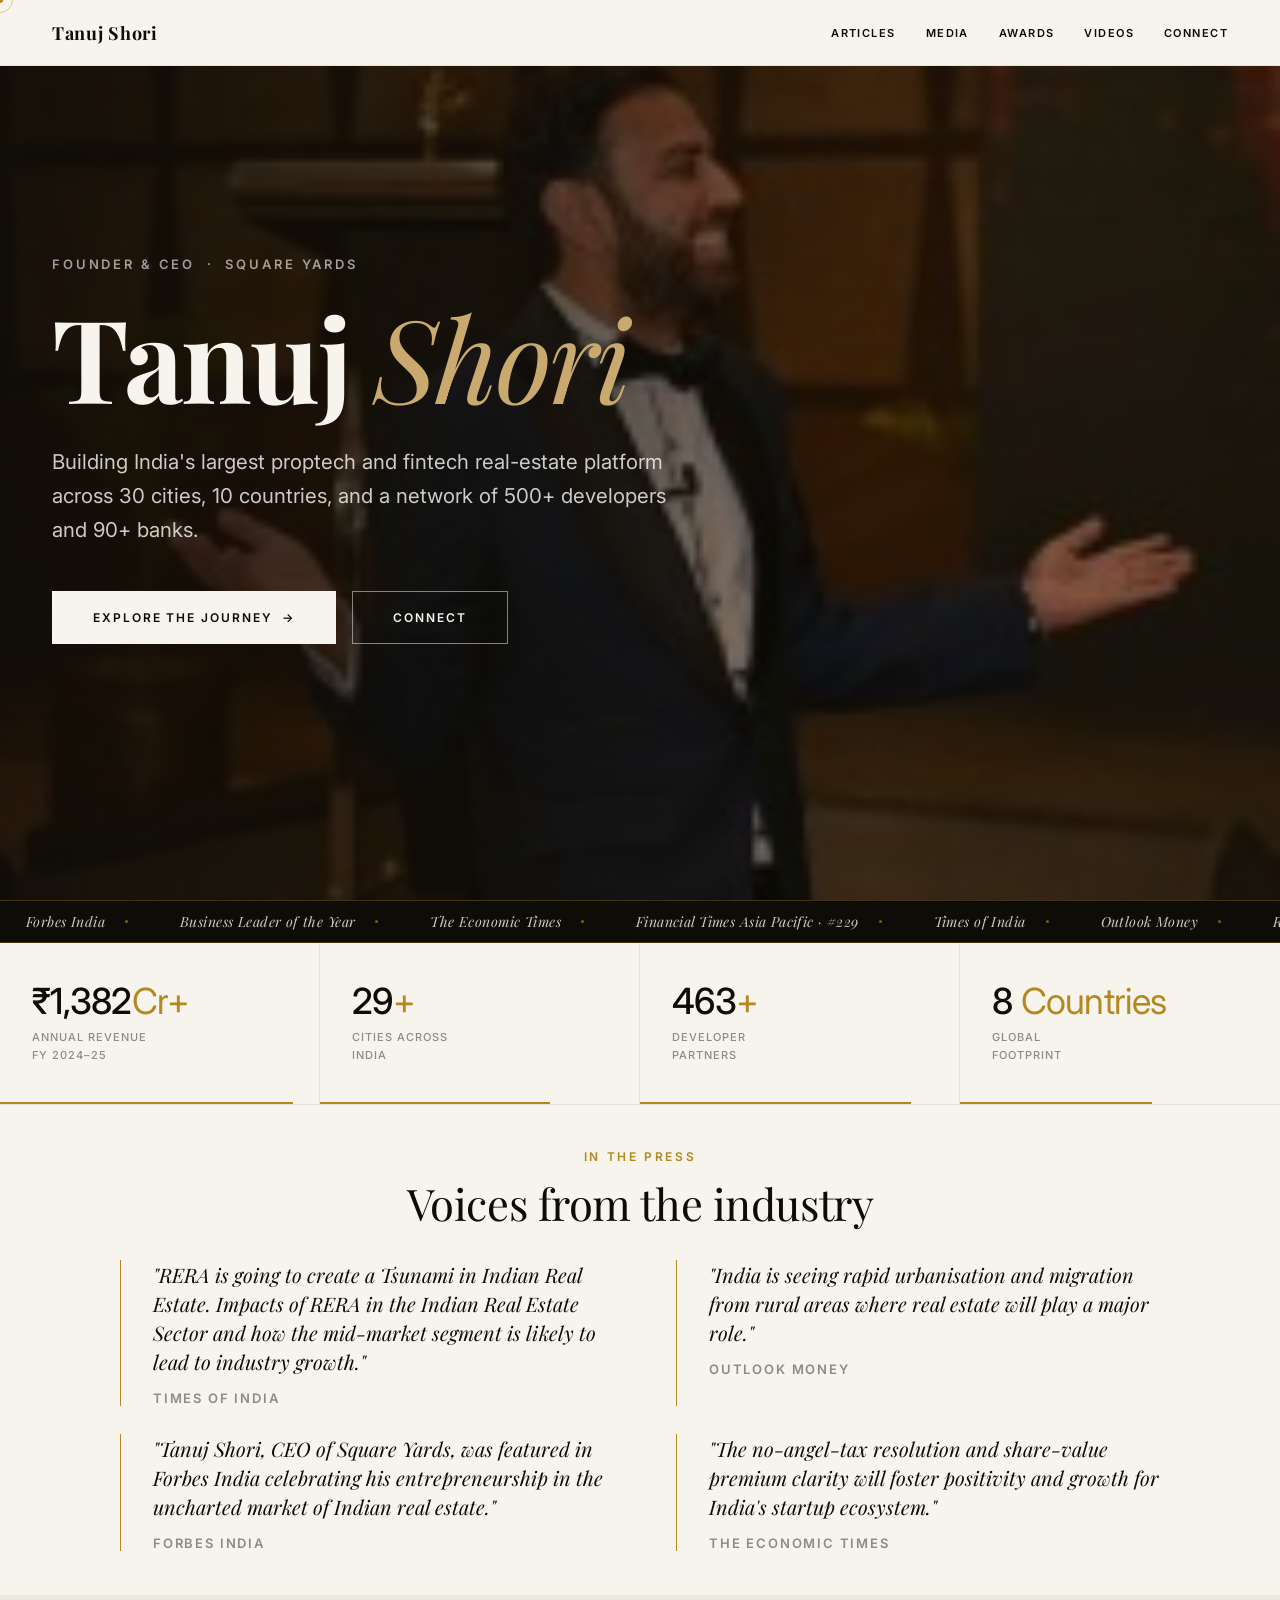
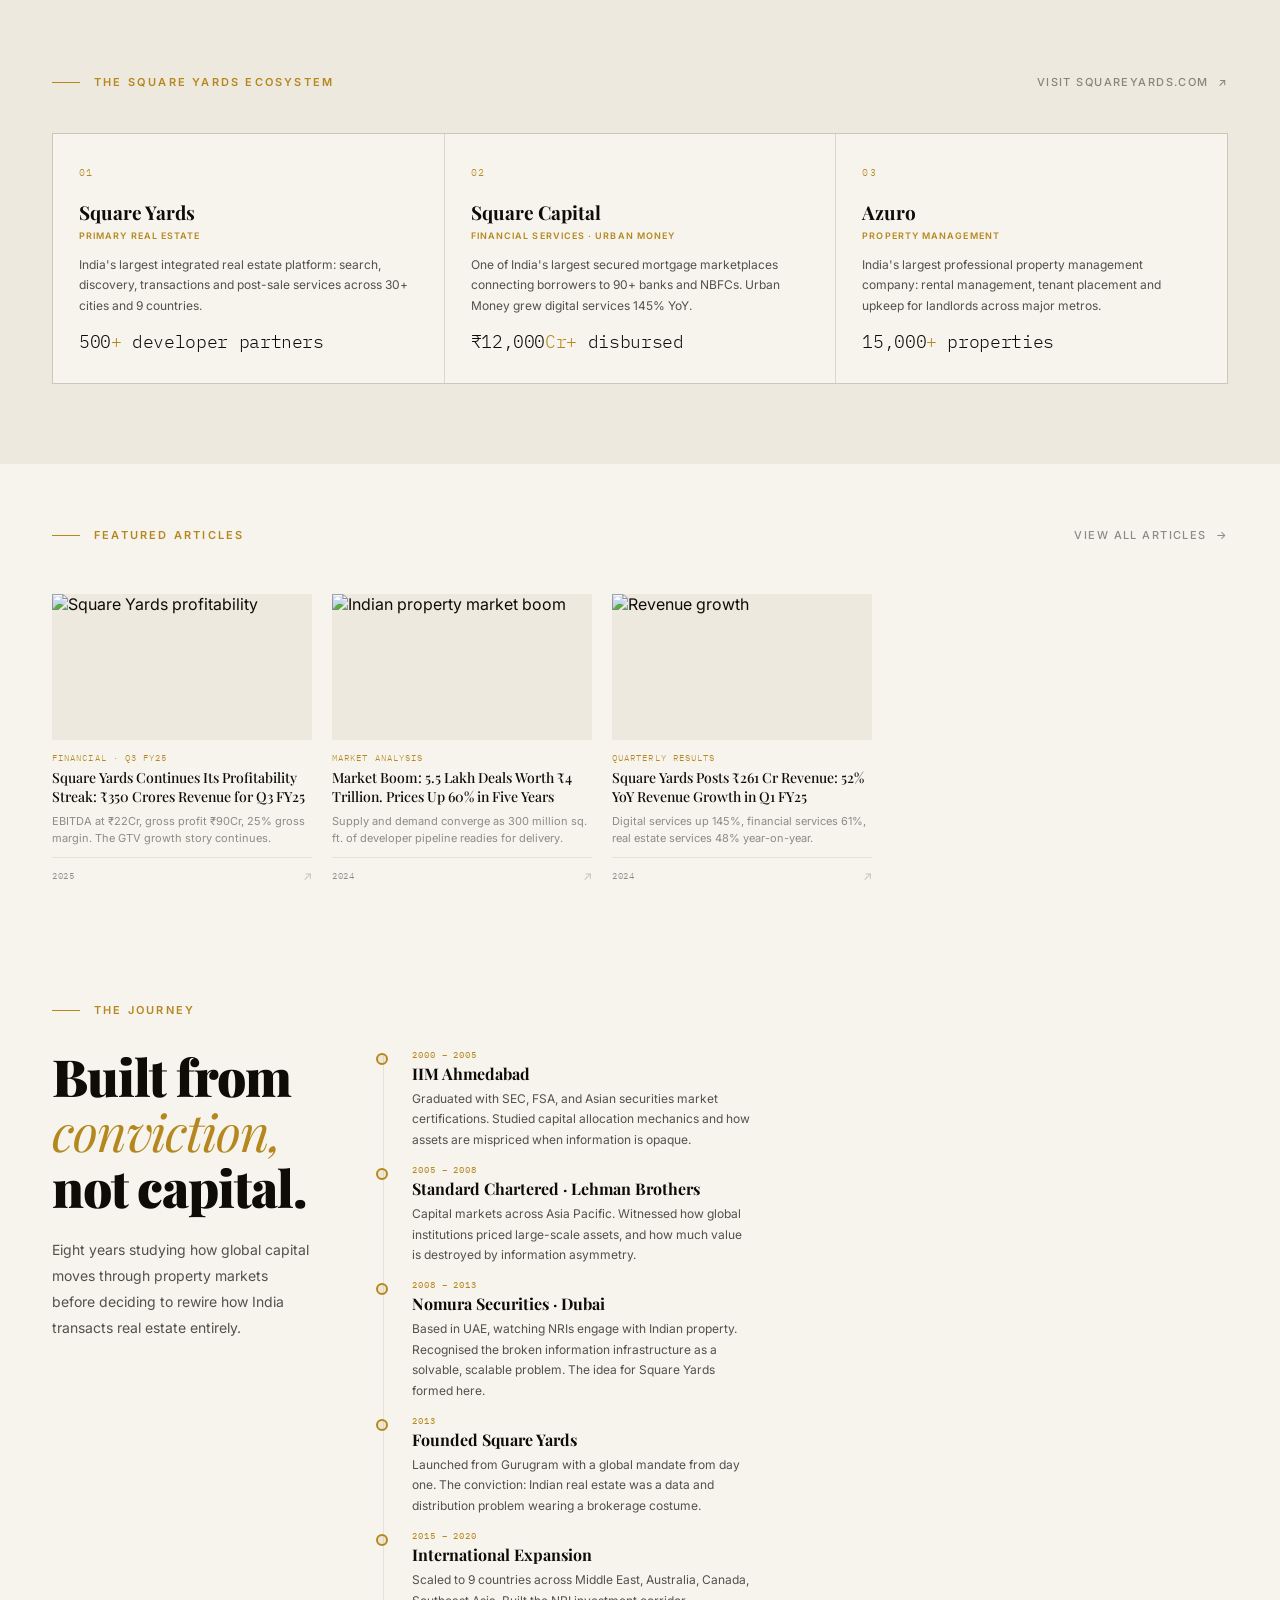
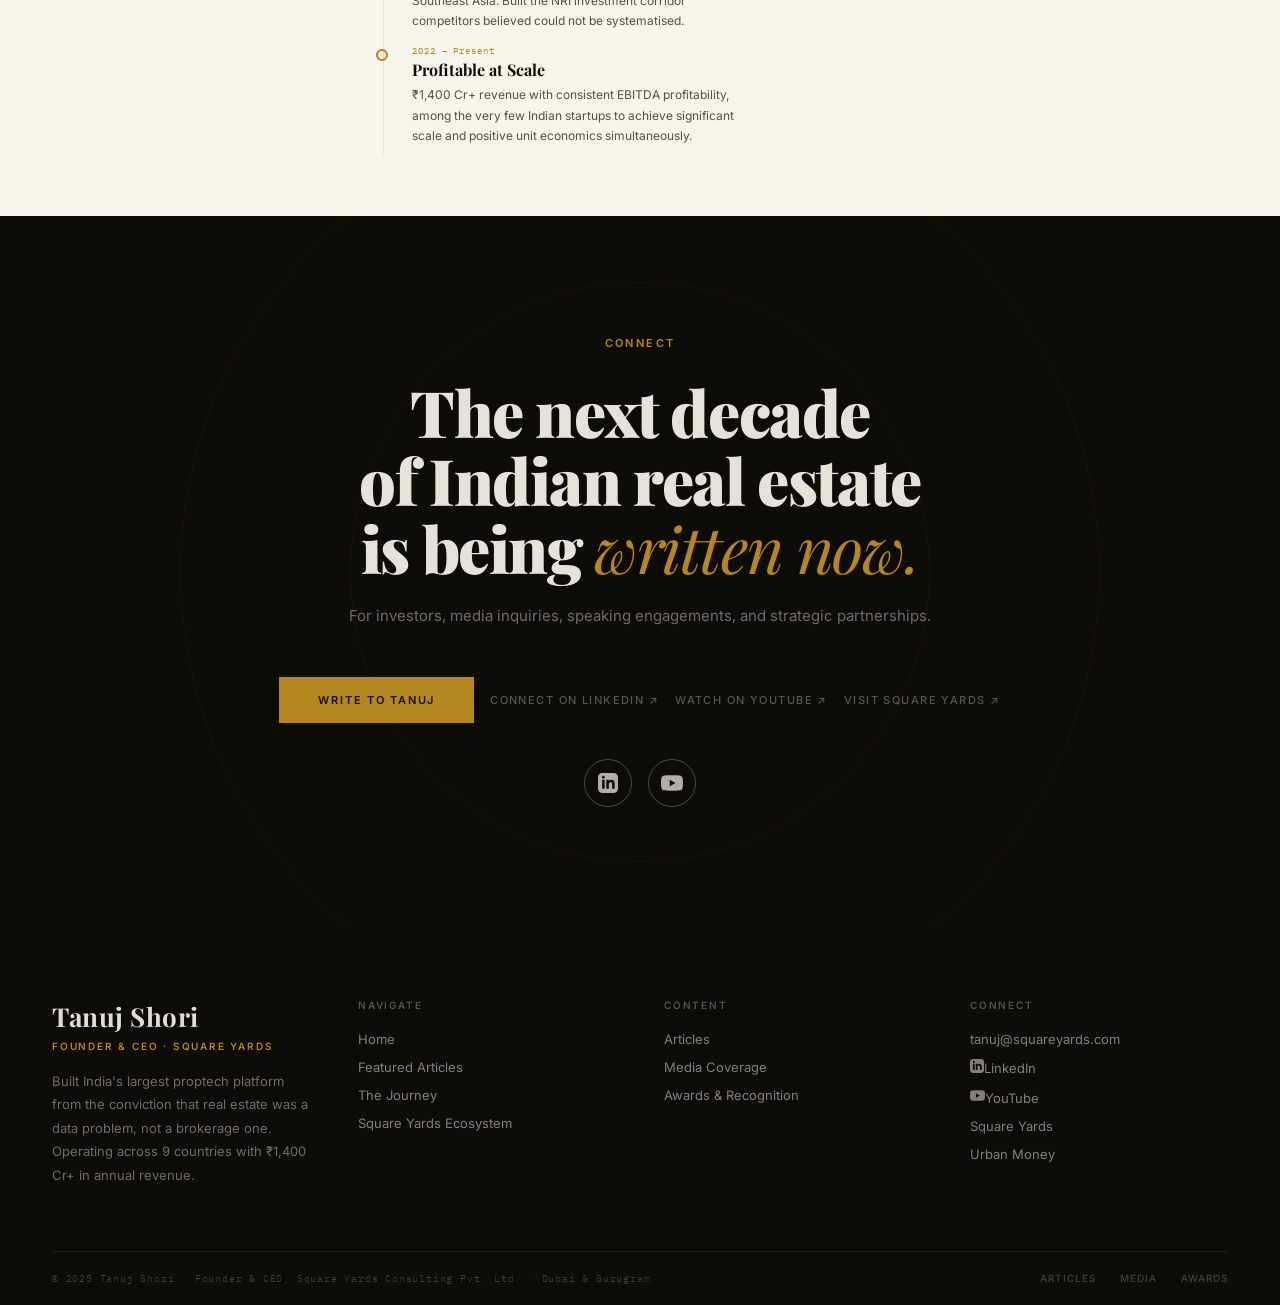
==== index.html @ 2483295f "Update index.html" ====
<!DOCTYPE html>
<html lang="en">
<head>
<meta charset="UTF-8">
<meta name="viewport" content="width=device-width,initial-scale=1.0">
<title>Tanuj Shori · Founder & CEO, Square Yards</title>
<meta name="description" content="Tanuj Shori is the Founder and CEO of Square Yards, India's largest proptech platform, ₹1,400 Cr+ revenue, operating in 9 countries.">
<meta property="og:title" content="Tanuj Shori · Founder & CEO, Square Yards">
<meta property="og:image" content="/tanuj.png">
<link rel="stylesheet" href="shared.css">
<style>
/* ── INDEX-ONLY STYLES ── */

/* HERO */
/* ── FULL-BLEED HERO ── */
.hero-full{position:relative;min-height:100vh;display:flex;align-items:center;overflow:hidden;}
.hero-bg{position:absolute;inset:0;z-index:0;}
.hero-bg img{width:100%;height:100%;object-fit:cover;object-position:center 20%;}
.hero-scrim{position:absolute;inset:0;background:linear-gradient(90deg,rgba(14,12,7,.88) 0%,rgba(14,12,7,.72) 38%,rgba(14,12,7,.45) 68%,rgba(14,12,7,.55) 100%);}
.hero-content{position:relative;z-index:1;padding:0 var(--pad);max-width:760px;}
.hf-eye{font-size:13px;font-weight:600;letter-spacing:.22em;text-transform:uppercase;color:rgba(247,244,238,.62);margin-bottom:28px;}
.hf-name{font-family:var(--serif);font-size:clamp(64px,9vw,128px);font-weight:700;line-height:.98;letter-spacing:-.02em;color:#F7F4EE;margin-bottom:32px;}
.hf-name em{font-style:italic;font-weight:400;color:#C9A96E;}
.hf-desc{font-size:clamp(16px,1.6vw,21px);font-weight:400;line-height:1.65;color:rgba(247,244,238,.82);max-width:620px;margin-bottom:44px;}
.hf-ctas{display:flex;gap:16px;flex-wrap:wrap;}
.hf-btn-light{display:inline-block;font-size:12px;font-weight:600;letter-spacing:.16em;text-transform:uppercase;padding:18px 40px;background:#F7F4EE;color:#0E0C07;border:1.5px solid #F7F4EE;transition:background .25s,color .25s;}
.hf-btn-light:hover{background:transparent;color:#F7F4EE;}
.hf-btn-dark{display:inline-block;font-size:12px;font-weight:600;letter-spacing:.16em;text-transform:uppercase;padding:18px 40px;background:transparent;color:#F7F4EE;border:1.5px solid rgba(247,244,238,.5);transition:background .25s,color .25s,border-color .25s;}
.hf-btn-dark:hover{background:#F7F4EE;color:#0E0C07;border-color:#F7F4EE;}
@media(max-width:768px){
  .hf-ctas{flex-direction:column;}
  .hf-btn-light,.hf-btn-dark{text-align:center;}
  .hero-scrim{background:linear-gradient(180deg,rgba(14,12,7,.7) 0%,rgba(14,12,7,.82) 100%);}
}

.hero{min-height:100vh;display:grid;grid-template-columns:1fr 500px;position:relative;overflow:hidden;border-bottom:1px solid var(--ink08);}
.hero-left{padding:136px var(--pad) 72px;display:flex;flex-direction:column;justify-content:space-between;position:relative;z-index:2;}
.hero-top{}
.h-eye{display:flex;align-items:center;gap:14px;margin-bottom:44px;}
.h-eye-line{width:32px;height:1px;background:var(--gold);}
.h-eye-txt{font-size:11px;font-weight:600;letter-spacing:.22em;text-transform:uppercase;color:var(--gold);}
.h-est{font-family:var(--mono);font-size:11px;font-weight:300;color:var(--ink45);letter-spacing:.10em;margin-bottom:18px;}
.hero-h1{font-family:var(--serif);font-size:clamp(54px,6vw,86px);font-weight:900;line-height:1.02;letter-spacing:-.025em;color:var(--ink);margin-bottom:32px;}
.hero-h1 em{font-style:italic;font-weight:300;color:var(--gold);}
.hero-h1 .bl{display:block;}
.hero-desc{font-size:15px;font-weight:400;line-height:1.82;color:var(--ink70);max-width:420px;margin-bottom:44px;}
.hero-ctas{display:flex;align-items:center;gap:18px;margin-bottom:56px;}
.hero-yt{font-size:11px;font-weight:500;letter-spacing:.13em;text-transform:uppercase;color:var(--ink45);display:flex;align-items:center;gap:10px;transition:color .2s;}
.hero-yt:hover{color:var(--ink);}
.yt-circle{width:38px;height:38px;border-radius:50%;border:1.5px solid var(--ink08);display:flex;align-items:center;justify-content:center;font-size:14px;transition:border-color .2s,transform .28s;}
.hero-yt:hover .yt-circle{border-color:var(--gold);transform:rotate(45deg);}
.hero-foot{display:flex;align-items:flex-end;justify-content:space-between;}
.ped-label{font-size:10px;font-weight:600;letter-spacing:.18em;text-transform:uppercase;color:var(--ink45);margin-bottom:11px;}
.ped-tags{display:flex;gap:8px;flex-wrap:wrap;}
.ped-tag{font-family:var(--mono);font-size:10px;font-weight:300;color:var(--ink70);letter-spacing:.06em;padding:5px 12px;border:1px solid var(--ink08);transition:border-color .2s,color .2s;}
.ped-tag:hover{border-color:var(--gold);color:var(--gold);}
.scroll-cue{display:flex;flex-direction:column;align-items:center;gap:8px;}
.scroll-lbl{font-size:9px;font-weight:500;letter-spacing:.16em;text-transform:uppercase;color:var(--ink45);writing-mode:vertical-lr;}
/* Hero portrait */
.hero-right{position:relative;background:var(--cream);overflow:hidden;}
.hero-right img{width:100%;height:100%;object-fit:cover;object-position:center top;filter:sepia(6%) contrast(1.05);}
.hero-fade{position:absolute;inset:0;background:linear-gradient(to right,var(--parchment) 0%,transparent 15%);}
.hero-cap{position:absolute;bottom:24px;right:22px;font-family:var(--mono);font-size:9px;font-weight:300;color:rgba(14,12,7,.38);letter-spacing:.12em;text-align:right;line-height:1.8;}
.hero-ghost{position:absolute;top:50%;right:16px;font-family:var(--serif);font-size:220px;font-weight:900;color:rgba(14,12,7,.025);line-height:1;transform:translateY(-50%);user-select:none;pointer-events:none;}

/* METRICS */
.metrics{display:grid;grid-template-columns:repeat(4,1fr);border-bottom:1px solid var(--ink08);}
.met{padding:40px 32px;border-right:1px solid var(--ink08);position:relative;overflow:hidden;}
.met:last-child{border-right:none;}
.met::after{content:'';position:absolute;bottom:0;left:0;width:0;height:2px;background:var(--gold);transition:width 1.8s cubic-bezier(.16,1,.3,1);}
.met.go::after{width:var(--w);}
.met-n{font-family:var(--sans);font-size:36px;font-weight:500;color:var(--ink);letter-spacing:-.02em;line-height:1;margin-bottom:10px;}
.met-n .g{color:var(--gold);font-weight:400;}
.met-l{font-size:11px;font-weight:500;letter-spacing:.09em;text-transform:uppercase;color:var(--ink45);line-height:1.6;}

/* THINKING (dark) */
.thinking{background:var(--ink);color:var(--parchment);padding:72px var(--pad) 60px;position:relative;overflow:hidden;}
.thinking::before{content:'THINK';position:absolute;right:-20px;top:50%;font-family:var(--serif);font-size:260px;font-weight:900;color:rgba(247,244,238,.022);line-height:1;transform:translateY(-50%);pointer-events:none;user-select:none;}
.thinking .eye-label{color:var(--gold);}
.think-grid{display:grid;grid-template-columns:1fr 1px 1fr;align-items:start;}
.think-div{background:rgba(247,244,238,.07);}
.think-l{padding-right:48px;}
.think-r{padding-left:48px;}
.think-q{font-family:var(--serif);font-size:clamp(28px,3vw,42px);font-weight:400;font-style:italic;line-height:1.42;color:var(--parchment);margin-bottom:26px;}
.think-q em{font-style:normal;font-weight:700;color:var(--gold);}
.think-attr{font-size:11px;font-weight:500;letter-spacing:.14em;text-transform:uppercase;color:rgba(247,244,238,.3);}
.w-item{padding:22px 0;border-bottom:1px solid rgba(247,244,238,.07);display:flex;align-items:flex-start;justify-content:space-between;gap:24px;cursor:pointer;transition:padding-left .22s;}
.w-item:first-child{border-top:1px solid rgba(247,244,238,.07);}
.w-item:hover{padding-left:10px;}
.w-item:hover .w-title{color:var(--gold);}
.w-item:hover .w-arr{color:var(--gold);transform:translate(3px,-3px);}
.w-pub{font-family:var(--mono);font-size:10px;font-weight:300;letter-spacing:.12em;text-transform:uppercase;color:rgba(247,244,238,.3);margin-bottom:7px;}
.w-title{font-family:var(--serif);font-size:16px;font-weight:400;color:var(--parchment);line-height:1.52;transition:color .2s;}
.w-yr{font-family:var(--mono);font-size:10px;font-weight:300;color:rgba(247,244,238,.22);letter-spacing:.08em;flex-shrink:0;margin-top:2px;}
.w-arr{font-size:14px;color:rgba(247,244,238,.22);flex-shrink:0;transition:color .2s,transform .2s;}
.think-cta{margin-top:32px;display:inline-flex;align-items:center;gap:10px;font-size:11px;font-weight:500;letter-spacing:.14em;text-transform:uppercase;color:rgba(247,244,238,.35);transition:color .2s;}
.think-cta:hover{color:var(--gold);}

/* JOURNEY */
.journey{background:var(--parchment);}
.journey-inner{display:grid;grid-template-columns:260px 1fr;gap:64px;align-items:start;}
.j-h{font-family:var(--serif);font-size:clamp(36px,4vw,54px);font-weight:900;line-height:1.08;letter-spacing:-.022em;color:var(--ink);margin-bottom:22px;}
.j-h em{font-style:italic;font-weight:300;color:var(--gold);}
.j-body{font-size:14px;font-weight:400;line-height:1.85;color:var(--ink70);}
.timeline{display:flex;flex-direction:column;position:relative;}
.timeline::before{content:'';position:absolute;left:7px;top:6px;bottom:6px;width:1px;background:var(--ink08);}
.tl{display:flex;gap:24px;padding-bottom:14px;opacity:0;transform:translateX(-16px);transition:opacity .6s ease,transform .6s ease;}
.tl.vis{opacity:1;transform:translateX(0);}
.tl-dot{width:12px;height:12px;border-radius:50%;border:2px solid var(--ink08);background:var(--parchment);flex-shrink:0;margin-top:4px;position:relative;z-index:1;transition:border-color .3s,background .3s;}
.tl.vis .tl-dot{border-color:var(--gold);background:var(--gold-light);}
.tl-yr{font-family:var(--mono);font-size:9px;font-weight:400;color:var(--gold);letter-spacing:.10em;margin-bottom:4px;}
.tl-title{font-family:var(--serif);font-size:16px;font-weight:700;color:var(--ink);margin-bottom:5px;line-height:1.25;}
.tl-desc{font-size:12px;font-weight:400;line-height:1.7;color:var(--ink70);max-width:340px;}

/* ECOSYSTEM */
.ecosystem{background:var(--cream);padding:80px var(--pad);}
.eco-head{display:flex;align-items:flex-end;justify-content:space-between;margin-bottom:44px;}
.eco-visit{font-size:11px;font-weight:500;letter-spacing:.13em;text-transform:uppercase;color:var(--ink45);transition:color .2s;}
.eco-visit:hover{color:var(--gold);}
.eco-grid{display:grid;grid-template-columns:repeat(3,1fr);gap:1px;background:var(--ink08);border:1px solid var(--ink08);}
.eco-card{background:var(--parchment);padding:30px 26px;position:relative;overflow:hidden;transition:background .28s;display:block;}
.eco-card:hover{background:var(--warm-white);}
.eco-card::after{content:'';position:absolute;bottom:0;left:0;right:0;height:2px;background:var(--gold);transform:scaleX(0);transform-origin:left;transition:transform .38s cubic-bezier(.16,1,.3,1);}
.eco-card:hover::after{transform:scaleX(1);}
.eco-idx{font-family:var(--mono);font-size:10px;font-weight:300;color:var(--gold);letter-spacing:.12em;margin-bottom:18px;display:flex;align-items:center;justify-content:space-between;}
.eco-go{font-size:13px;opacity:0;transform:translate(-4px,4px);transition:opacity .25s,transform .25s;}
.eco-card:hover .eco-go{opacity:1;transform:translate(0,0);}
.eco-card:hover .eco-name{color:var(--gold);}
.eco-name{transition:color .2s;}
.eco-name{font-family:var(--serif);font-size:19px;font-weight:700;color:var(--ink);margin-bottom:5px;}
.eco-tag{font-size:9px;font-weight:600;letter-spacing:.12em;text-transform:uppercase;color:var(--gold);margin-bottom:14px;}
.eco-desc{font-size:12px;font-weight:400;line-height:1.7;color:var(--ink70);margin-bottom:14px;}
.eco-stat{font-family:var(--mono);font-size:18px;font-weight:300;color:var(--ink);letter-spacing:-.02em;}
.eco-stat span{color:var(--gold);}

/* FEATURED articles preview on homepage - COMPACT */
.featured-articles{background:var(--parchment);padding:64px var(--pad);}
.featured-articles .card-grid{gap:20px;max-width:820px;}
.featured-articles .a-card-img{aspect-ratio:16/9;margin-bottom:12px;}
.featured-articles .cover-svg-text{font-size:24px;}
.featured-articles .a-card-cat{font-size:9px;margin-bottom:6px;}
.featured-articles .a-card-title{font-size:14px;line-height:1.34;margin-bottom:6px;}
.featured-articles .a-card-excerpt{font-size:11px;line-height:1.55;}
.featured-articles .a-card-meta{margin-top:10px;padding-top:10px;}
.featured-articles .a-card-yr{font-size:9px;}
.featured-articles .a-card-arr{font-size:12px;}
.feat-header{display:flex;align-items:flex-end;justify-content:space-between;margin-bottom:52px;}
.feat-see-all{font-size:11px;font-weight:500;letter-spacing:.13em;text-transform:uppercase;color:var(--ink45);display:flex;align-items:center;gap:8px;transition:color .2s;}
.feat-see-all:hover{color:var(--gold);}

/* PRESS */
.press-sec{background:var(--cream);padding:88px var(--pad);}
/* ── VOICES FROM THE INDUSTRY ── */
.voices-sec{background:var(--parchment);padding:44px var(--pad);}
.voices-head{text-align:center;margin-bottom:32px;}
.voices-eye{font-size:12px;font-weight:600;letter-spacing:.22em;text-transform:uppercase;color:var(--gold);margin-bottom:16px;}
.voices-title{font-family:var(--serif);font-size:clamp(30px,3.4vw,44px);font-weight:400;color:var(--ink);letter-spacing:-.01em;line-height:1.1;}
.voices-grid{display:grid;grid-template-columns:1fr 1fr;gap:28px 72px;max-width:1040px;margin:0 auto;}
.voice-card{padding-left:32px;border-left:1.5px solid var(--gold);}
.voice-q{font-family:var(--serif);font-size:clamp(16px,1.7vw,20px);font-style:italic;font-weight:400;line-height:1.45;color:var(--ink);margin-bottom:14px;}
.voice-attr{font-size:13px;font-weight:600;letter-spacing:.14em;text-transform:uppercase;color:var(--ink45);}
@media(max-width:860px){
  .voices-grid{grid-template-columns:1fr;gap:44px;}
  .voices-sec{padding:64px var(--pad);}
  .voices-head{margin-bottom:48px;}
}
.press-grid{display:grid;grid-template-columns:repeat(3,1fr);gap:1px;background:var(--ink08);border:1px solid var(--ink08);margin-top:52px;}
.p-card{background:var(--parchment);padding:32px 28px;transition:background .25s;}
.p-card:hover{background:var(--warm-white);}
.p-pub{font-family:var(--serif);font-size:13px;font-weight:700;letter-spacing:.02em;color:var(--ink);margin-bottom:14px;padding-bottom:14px;border-bottom:1px solid var(--ink08);}
.p-q{font-family:var(--serif);font-size:15px;font-style:italic;font-weight:400;line-height:1.62;color:var(--ink);margin-bottom:14px;}
.p-yr{font-family:var(--mono);font-size:9px;font-weight:300;letter-spacing:.12em;text-transform:uppercase;color:var(--ink45);}

/* CONNECT */
.connect{background:var(--ink);padding:120px var(--pad);text-align:center;position:relative;overflow:hidden;}
.connect::before,.connect::after{content:'';position:absolute;top:50%;left:50%;border-radius:50%;border:1px solid rgba(181,136,31,.06);transform:translate(-50%,-50%);pointer-events:none;}
.connect::before{width:580px;height:580px;}
.connect::after{width:920px;height:920px;}
.c-inner{position:relative;z-index:1;}
.c-eye{font-size:11px;font-weight:600;letter-spacing:.22em;text-transform:uppercase;color:var(--gold);margin-bottom:28px;}
.c-h{font-family:var(--serif);font-size:clamp(42px,5vw,68px);font-weight:900;color:rgba(247,244,238,.92);line-height:1.06;letter-spacing:-.022em;margin-bottom:20px;}
.c-h em{font-style:italic;font-weight:300;color:var(--gold);}
.c-sub{font-size:15px;font-weight:400;color:rgba(247,244,238,.42);margin-bottom:48px;line-height:1.80;}
.c-btns{display:flex;align-items:center;justify-content:center;gap:16px;flex-wrap:wrap;}
.social-icons{display:flex;align-items:center;justify-content:center;gap:16px;margin-top:36px;}
.social-icon{width:48px;height:48px;border-radius:50%;border:1.5px solid rgba(247,244,238,.25);display:flex;align-items:center;justify-content:center;color:rgba(247,244,238,.7);transition:border-color .25s,color .25s,background .25s,transform .25s;}
.social-icon:hover{border-color:var(--gold);color:var(--gold);background:rgba(181,136,31,.08);transform:translateY(-2px);}
.c-btn-p{font-size:11px;font-weight:600;letter-spacing:.16em;text-transform:uppercase;padding:15px 38px;background:var(--gold);color:var(--ink);border:1.5px solid var(--gold);display:inline-block;transition:background .22s,color .22s;}
.c-btn-p:hover{background:transparent;color:var(--gold);}
.c-btn-g{font-size:11px;font-weight:500;letter-spacing:.13em;text-transform:uppercase;color:rgba(247,244,238,.32);display:inline-flex;align-items:center;gap:6px;transition:color .2s;}
.c-btn-g:hover{color:rgba(247,244,238,.7);}

/* responsive */
@media(max-width:960px){
  .hero{grid-template-columns:1fr;}
  .hero-right{min-height:300px;order:-1;}
  .hero-ghost{display:none;}
  .hero-left{padding:80px 20px 56px;}
  .hero-foot{flex-direction:column;align-items:flex-start;gap:24px;}
  .metrics{grid-template-columns:repeat(2,1fr);}
  .met:nth-child(2){border-right:none;}
  .think-grid{grid-template-columns:1fr;}
  .think-div{display:none;}
  .think-l{padding-right:0;margin-bottom:44px;}
  .think-r{padding-left:0;}
  .journey-inner{grid-template-columns:1fr;}
  .eco-grid{grid-template-columns:1fr;}
  .press-grid{grid-template-columns:1fr;}
}

/* Image placeholder SVG covers for articles */
.cover-1{background:linear-gradient(135deg,#1a1710 0%,#2d2618 60%,#1a1710 100%);}
.cover-2{background:linear-gradient(135deg,#E8E3D8 0%,#D4CDB8 60%,#C8BFA8 100%);}
.cover-3{background:linear-gradient(135deg,#1E160A 0%,#3A2C14 60%,#2A2010 100%);}
.cover-4{background:linear-gradient(135deg,#EDE9DF 0%,#DDD7CA 60%,#CFC8B8 100%);}
.cover-5{background:linear-gradient(135deg,#0E0C07 0%,#201A0A 60%,#2E260E 100%);}
.cover-6{background:linear-gradient(135deg,#E5E0D4 0%,#D8D1C1 60%,#C8BFA8 100%);}
.cover-7{background:linear-gradient(135deg,#241C0A 0%,#3A2C14 60%,#2A2010 100%);}

.cover-svg{width:100%;height:100%;display:flex;align-items:center;justify-content:center;}
.cover-svg-text{font-family:'Playfair Display',serif;font-size:42px;font-style:italic;font-weight:400;opacity:.18;letter-spacing:-.02em;}
.cover-light .cover-svg-text{color:#0E0C07;}
.cover-dark .cover-svg-text{color:#F7F4EE;}
</style>
</head>
<body>

<div class="cur" id="cur"></div>
<div class="cur-ring" id="ring"></div>

<nav class="nav" id="nav">
  <a href="index.html" class="nav-brand">Tanuj Shori</a>
  <div class="nav-links">
    <a href="articles.html" class="nav-a">Articles</a>
    <a href="media.html" class="nav-a">Media</a>
    <a href="awards.html" class="nav-a">Awards</a>
    <a href="videos.html" class="nav-a">Videos</a>
    <a href="index.html#connect" class="nav-a">Connect</a>
  </div>
  <div class="burger" id="burger"><span></span><span></span><span></span></div>
</nav>

<div class="mob-drawer" id="drawer">
  <a href="articles.html" class="mob-a">Articles</a>
  <a href="media.html" class="mob-a">Media</a>
  <a href="awards.html" class="mob-a">Awards</a>
  <a href="videos.html" class="mob-a">Videos</a>
  <a href="index.html#connect" class="mob-a">Connect</a>
</div>

<!-- ── HERO ── -->
<section class="hero-full" id="home">
  <div class="hero-bg">
    <img src="tanuj.png" alt="Tanuj Shori speaking on stage">
    <div class="hero-scrim"></div>
  </div>
  <div class="hero-content">
    <div class="hf-eye rv">Founder &amp; CEO &nbsp;·&nbsp; Square Yards</div>
    <h1 class="hf-name rv d1">Tanuj <em>Shori</em></h1>
    <p class="hf-desc rv d2">Building India's largest proptech and fintech real-estate platform across 30 cities, 10 countries, and a network of 500+ developers and 90+ banks.</p>
    <div class="hf-ctas rv d3">
      <a href="#journey" class="hf-btn-light">Explore the Journey &nbsp;→</a>
      <a href="mailto:tanuj@squareyards.com" class="hf-btn-dark">Connect</a>
    </div>
  </div>
</section>

<!-- ── TICKER ── -->
<div class="ticker">
  <div class="ticker-track">
    <div class="t-item"><span class="t-txt">Forbes India</span><span class="t-dot"></span></div>
    <div class="t-item"><span class="t-txt">Business Leader of the Year</span><span class="t-dot"></span></div>
    <div class="t-item"><span class="t-txt">The Economic Times</span><span class="t-dot"></span></div>
    <div class="t-item"><span class="t-txt">Financial Times Asia Pacific · #229</span><span class="t-dot"></span></div>
    <div class="t-item"><span class="t-txt">Times of India</span><span class="t-dot"></span></div>
    <div class="t-item"><span class="t-txt">Outlook Money</span><span class="t-dot"></span></div>
    <div class="t-item"><span class="t-txt">Red Herring Top 100 Asia</span><span class="t-dot"></span></div>
    <div class="t-item"><span class="t-txt">Entrepreneur of the Year · 2016</span><span class="t-dot"></span></div>
    <div class="t-item"><span class="t-txt">Proptech Company of the Year · 2019</span><span class="t-dot"></span></div>
    <div class="t-item"><span class="t-txt">Gulf Real Estate Awards</span><span class="t-dot"></span></div>
    <div class="t-item"><span class="t-txt">Forbes India</span><span class="t-dot"></span></div>
    <div class="t-item"><span class="t-txt">Business Leader of the Year</span><span class="t-dot"></span></div>
    <div class="t-item"><span class="t-txt">The Economic Times</span><span class="t-dot"></span></div>
    <div class="t-item"><span class="t-txt">Financial Times Asia Pacific · #229</span><span class="t-dot"></span></div>
    <div class="t-item"><span class="t-txt">Times of India</span><span class="t-dot"></span></div>
    <div class="t-item"><span class="t-txt">Outlook Money</span><span class="t-dot"></span></div>
    <div class="t-item"><span class="t-txt">Red Herring Top 100 Asia</span><span class="t-dot"></span></div>
    <div class="t-item"><span class="t-txt">Entrepreneur of the Year · 2016</span><span class="t-dot"></span></div>
    <div class="t-item"><span class="t-txt">Proptech Company of the Year · 2019</span><span class="t-dot"></span></div>
    <div class="t-item"><span class="t-txt">Gulf Real Estate Awards</span><span class="t-dot"></span></div>
  </div>
</div>

<!-- ── METRICS ── -->
<div class="metrics" id="metrics">
  <div class="met" data-w="92" data-target="1400" data-pre="₹" data-suf="Cr+"><div class="met-n">₹0<span class="g">Cr+</span></div><div class="met-l">Annual Revenue<br>FY 2024–25</div></div>
  <div class="met" data-w="72" data-target="30" data-pre="" data-suf="+"><div class="met-n">0<span class="g">+</span></div><div class="met-l">Cities Across<br>India</div></div>
  <div class="met" data-w="85" data-target="500" data-pre="" data-suf="+"><div class="met-n">0<span class="g">+</span></div><div class="met-l">Developer<br>Partners</div></div>
  <div class="met" data-w="60" data-target="9" data-pre="" data-suf=" Countries"><div class="met-n">0<span class="g"> Countries</span></div><div class="met-l">Global<br>Footprint</div></div>
</div>

<!-- ── PRESS ── -->
<section class="voices-sec">
  <div class="voices-head">
    <div class="voices-eye rv">In the Press</div>
    <h2 class="voices-title rv d1">Voices from the industry</h2>
  </div>
  <div class="voices-grid">
    <div class="voice-card rv">
      <div class="voice-q">"RERA is going to create a Tsunami in Indian Real Estate. Impacts of RERA in the Indian Real Estate Sector and how the mid-market segment is likely to lead to industry growth."</div>
      <div class="voice-attr">Times of India</div>
    </div>
    <div class="voice-card rv d1">
      <div class="voice-q">"India is seeing rapid urbanisation and migration from rural areas where real estate will play a major role."</div>
      <div class="voice-attr">Outlook Money</div>
    </div>
    <div class="voice-card rv d2">
      <div class="voice-q">"Tanuj Shori, CEO of Square Yards, was featured in Forbes India celebrating his entrepreneurship in the uncharted market of Indian real estate."</div>
      <div class="voice-attr">Forbes India</div>
    </div>
    <div class="voice-card rv d3">
      <div class="voice-q">"The no-angel-tax resolution and share-value premium clarity will foster positivity and growth for India's startup ecosystem."</div>
      <div class="voice-attr">The Economic Times</div>
    </div>
  </div>
</section>

<!-- ── ECOSYSTEM ── -->
<section class="ecosystem" id="ecosystem">
  <div class="eco-head">
    <div class="eye rv" style="margin-bottom:0"><div class="eye-line"></div><span class="eye-label">The Square Yards Ecosystem</span></div>
    <a href="https://www.squareyards.com" target="_blank" rel="noopener" class="eco-visit rv">Visit squareyards.com &nbsp;↗</a>
  </div>
  <div class="eco-grid">
    <a href="https://www.squareyards.com" target="_blank" rel="noopener" class="eco-card rv"><div class="eco-idx">01 <span class="eco-go">↗</span></div><div class="eco-name">Square Yards</div><div class="eco-tag">Primary Real Estate</div><div class="eco-desc">India's largest integrated real estate platform: search, discovery, transactions and post-sale services across 30+ cities and 9 countries.</div><div class="eco-stat">500<span>+</span> developer partners</div></a>
    <a href="https://www.urbanmoney.com" target="_blank" rel="noopener" class="eco-card rv d1"><div class="eco-idx">02 <span class="eco-go">↗</span></div><div class="eco-name">Square Capital</div><div class="eco-tag">Financial Services · Urban Money</div><div class="eco-desc">One of India's largest secured mortgage marketplaces connecting borrowers to 90+ banks and NBFCs. Urban Money grew digital services 145% YoY.</div><div class="eco-stat">₹12,000<span>Cr+</span> disbursed</div></a>
    <a href="https://www.azuro.in" target="_blank" rel="noopener" class="eco-card rv d2"><div class="eco-idx">03 <span class="eco-go">↗</span></div><div class="eco-name">Azuro</div><div class="eco-tag">Property Management</div><div class="eco-desc">India's largest professional property management company: rental management, tenant placement and upkeep for landlords across major metros.</div><div class="eco-stat">15,000<span>+</span> properties</div></a>
  </div>
</section>

<!-- ── FEATURED ARTICLES ── -->
<section class="featured-articles" id="thinking">
  <div class="feat-header">
    <div class="eye" style="margin-bottom:0"><div class="eye-line"></div><span class="eye-label">Featured Articles</span></div>
    <a href="articles.html" class="feat-see-all rv">View all articles &nbsp;→</a>
  </div>
  <div class="card-grid">
    <a href="https://www.tanujshori.com/article/square-yards-continues-its-profitability-streak-over-rs-350-crores-revenue-for-financial-year-2025-quarter-3/" target="_blank" rel="noopener" class="a-card rv">
      <div class="a-card-img"><img src="https://images.unsplash.com/photo-1486406146926-c627a92ad1ab?auto=format&fit=crop&w=800&h=500&q=80" alt="Square Yards profitability" loading="lazy"></div>
      <div class="a-card-cat">Financial · Q3 FY25</div>
      <div class="a-card-title">Square Yards Continues Its Profitability Streak: ₹350 Crores Revenue for Q3 FY25</div>
      <div class="a-card-excerpt">EBITDA at ₹22Cr, gross profit ₹90Cr, 25% gross margin. The GTV growth story continues.</div>
      <div class="a-card-meta"><span class="a-card-yr">2025</span><span class="a-card-arr">↗</span></div>
    </a>
    <a href="https://www.tanujshori.com/article/market-boom-5-5-lakh-deals-worth-rs-4-trillion-prices-skyrocket-60-percent-in-5-years/" target="_blank" rel="noopener" class="a-card rv d1">
      <div class="a-card-img"><img src="https://images.unsplash.com/photo-1573108724029-4c46571d6490?auto=format&fit=crop&w=800&h=500&q=80" alt="Indian property market boom" loading="lazy"></div>
      <div class="a-card-cat">Market Analysis</div>
      <div class="a-card-title">Market Boom: 5.5 Lakh Deals Worth ₹4 Trillion. Prices Up 60% in Five Years</div>
      <div class="a-card-excerpt">Supply and demand converge as 300 million sq. ft. of developer pipeline readies for delivery.</div>
      <div class="a-card-meta"><span class="a-card-yr">2024</span><span class="a-card-arr">↗</span></div>
    </a>
    <a href="https://www.tanujshori.com/article/square-yards-posts-inr-261-revenue-registers-52-y-o-y-revenue-growth-in-q1-fy25/" target="_blank" rel="noopener" class="a-card rv d2">
      <div class="a-card-img"><img src="https://images.unsplash.com/photo-1554469384-e58fac16e23a?auto=format&fit=crop&w=800&h=500&q=80" alt="Revenue growth" loading="lazy"></div>
      <div class="a-card-cat">Quarterly Results</div>
      <div class="a-card-title">Square Yards Posts ₹261 Cr Revenue: 52% YoY Revenue Growth in Q1 FY25</div>
      <div class="a-card-excerpt">Digital services up 145%, financial services 61%, real estate services 48% year-on-year.</div>
      <div class="a-card-meta"><span class="a-card-yr">2024</span><span class="a-card-arr">↗</span></div>
    </a>
  </div>
</section>


<!-- ── JOURNEY ── -->
<section class="sec journey" id="journey">
  <div class="eye rv"><div class="eye-line"></div><span class="eye-label">The Journey</span></div>
  <div class="journey-inner">
    <div class="rv">
      <h2 class="j-h">Built from<br><em>conviction,</em><br>not capital.</h2>
      <p class="j-body">Eight years studying how global capital moves through property markets before deciding to rewire how India transacts real estate entirely.</p>
    </div>
    <div class="timeline">
      <div class="tl"><div class="tl-dot"></div><div><div class="tl-yr">2000 – 2005</div><div class="tl-title">IIM Ahmedabad</div><div class="tl-desc">Graduated with SEC, FSA, and Asian securities market certifications. Studied capital allocation mechanics and how assets are mispriced when information is opaque.</div></div></div>
      <div class="tl"><div class="tl-dot"></div><div><div class="tl-yr">2005 – 2008</div><div class="tl-title">Standard Chartered · Lehman Brothers</div><div class="tl-desc">Capital markets across Asia Pacific. Witnessed how global institutions priced large-scale assets, and how much value is destroyed by information asymmetry.</div></div></div>
      <div class="tl"><div class="tl-dot"></div><div><div class="tl-yr">2008 – 2013</div><div class="tl-title">Nomura Securities · Dubai</div><div class="tl-desc">Based in UAE, watching NRIs engage with Indian property. Recognised the broken information infrastructure as a solvable, scalable problem. The idea for Square Yards formed here.</div></div></div>
      <div class="tl"><div class="tl-dot"></div><div><div class="tl-yr">2013</div><div class="tl-title">Founded Square Yards</div><div class="tl-desc">Launched from Gurugram with a global mandate from day one. The conviction: Indian real estate was a data and distribution problem wearing a brokerage costume.</div></div></div>
      <div class="tl"><div class="tl-dot"></div><div><div class="tl-yr">2015 – 2020</div><div class="tl-title">International Expansion</div><div class="tl-desc">Scaled to 9 countries across Middle East, Australia, Canada, Southeast Asia. Built the NRI investment corridor competitors believed could not be systematised.</div></div></div>
      <div class="tl"><div class="tl-dot"></div><div><div class="tl-yr">2022 – Present</div><div class="tl-title">Profitable at Scale</div><div class="tl-desc">₹1,400 Cr+ revenue with consistent EBITDA profitability, among the very few Indian startups to achieve significant scale and positive unit economics simultaneously.</div></div></div>
    </div>
  </div>
</section>

<!-- ── CONNECT ── -->
<section class="connect" id="connect">
  <div class="c-inner">
    <div class="c-eye rv">Connect</div>
    <h2 class="c-h rv d1">The next decade<br>of Indian real estate<br>is being <em>written now.</em></h2>
    <p class="c-sub rv d2">For investors, media inquiries, speaking engagements, and strategic partnerships.</p>
    <div class="c-btns rv d3">
      <a href="mailto:tanuj@squareyards.com" class="c-btn-p">Write to Tanuj</a>
      <a href="https://www.linkedin.com/in/tanuj-shori-420b402/" target="_blank" rel="noopener" class="c-btn-g">Connect on LinkedIn ↗</a>
      <a href="https://www.youtube.com/channel/UCA9dt3sQlYdMNg7EwJvCCUQ" target="_blank" rel="noopener" class="c-btn-g">Watch on YouTube ↗</a>
      <a href="https://www.squareyards.com" target="_blank" rel="noopener" class="c-btn-g">Visit Square Yards ↗</a>
    </div>
    <div class="social-icons rv d4">
      <a href="https://www.linkedin.com/in/tanuj-shori-420b402/" target="_blank" rel="noopener" class="social-icon" aria-label="LinkedIn">
        <svg viewBox="0 0 24 24" fill="currentColor" width="20" height="20"><path d="M19 0h-14c-2.761 0-5 2.239-5 5v14c0 2.761 2.239 5 5 5h14c2.762 0 5-2.239 5-5v-14c0-2.761-2.238-5-5-5zm-11 19h-3v-11h3v11zm-1.5-12.268c-.966 0-1.75-.79-1.75-1.764s.784-1.764 1.75-1.764 1.75.79 1.75 1.764-.783 1.764-1.75 1.764zm13.5 12.268h-3v-5.604c0-3.368-4-3.113-4 0v5.604h-3v-11h3v1.765c1.396-2.586 7-2.777 7 2.476v6.759z"/></svg>
      </a>
        <a href="https://www.youtube.com/channel/UCA9dt3sQlYdMNg7EwJvCCUQ" target="_blank" rel="noopener" class="social-icon" aria-label="YouTube">
        <svg viewBox="0 0 24 24" fill="currentColor" width="22" height="22"><path d="M23.498 6.186a3.016 3.016 0 0 0-2.122-2.136C19.505 3.545 12 3.545 12 3.545s-7.505 0-9.377.505A3.017 3.017 0 0 0 .502 6.186C0 8.07 0 12 0 12s0 3.93.502 5.814a3.016 3.016 0 0 0 2.122 2.136c1.871.505 9.376.505 9.376.505s7.505 0 9.377-.505a3.015 3.015 0 0 0 2.122-2.136C24 15.93 24 12 24 12s0-3.93-.502-5.814zM9.545 15.568V8.432L15.818 12l-6.273 3.568z"/></svg>
      </a>
    </div>
  </div>
</section>

<!-- ── FOOTER ── -->
<footer class="footer">
  <div class="footer-inner">
    <div>
      <div class="footer-brand-name">Tanuj Shori</div>
      <div class="footer-brand-sub">Founder &amp; CEO · Square Yards</div>
      <div class="footer-brand-desc">Built India's largest proptech platform from the conviction that real estate was a data problem, not a brokerage one. Operating across 9 countries with ₹1,400 Cr+ in annual revenue.</div>
    </div>
    <div>
      <div class="footer-col-head">Navigate</div>
      <div class="footer-col-links">
        <a href="index.html" class="footer-col-a">Home</a>
        <a href="index.html#thinking" class="footer-col-a">Featured Articles</a>
        <a href="index.html#journey" class="footer-col-a">The Journey</a>
        <a href="index.html#ecosystem" class="footer-col-a">Square Yards Ecosystem</a>
      </div>
    </div>
    <div>
      <div class="footer-col-head">Content</div>
      <div class="footer-col-links">
        <a href="articles.html" class="footer-col-a">Articles</a>
        <a href="media.html" class="footer-col-a">Media Coverage</a>
        <a href="awards.html" class="footer-col-a">Awards &amp; Recognition</a>
      </div>
    </div>
    <div>
      <div class="footer-col-head">Connect</div>
      <div class="footer-col-links">
        <a href="mailto:tanuj@squareyards.com" class="footer-col-a">tanuj@squareyards.com</a>
        <a href="https://www.linkedin.com/in/tanuj-shori-420b402/" target="_blank" rel="noopener" class="footer-col-a footer-social"><svg viewBox="0 0 24 24" fill="currentColor" width="14" height="14"><path d="M19 0h-14c-2.761 0-5 2.239-5 5v14c0 2.761 2.239 5 5 5h14c2.762 0 5-2.239 5-5v-14c0-2.761-2.238-5-5-5zm-11 19h-3v-11h3v11zm-1.5-12.268c-.966 0-1.75-.79-1.75-1.764s.784-1.764 1.75-1.764 1.75.79 1.75 1.764-.783 1.764-1.75 1.764zm13.5 12.268h-3v-5.604c0-3.368-4-3.113-4 0v5.604h-3v-11h3v1.765c1.396-2.586 7-2.777 7 2.476v6.759z"/></svg>LinkedIn</a>
        <a href="https://www.youtube.com/channel/UCA9dt3sQlYdMNg7EwJvCCUQ" target="_blank" rel="noopener" class="footer-col-a footer-social"><svg viewBox="0 0 24 24" fill="currentColor" width="15" height="15"><path d="M23.498 6.186a3.016 3.016 0 0 0-2.122-2.136C19.505 3.545 12 3.545 12 3.545s-7.505 0-9.377.505A3.017 3.017 0 0 0 .502 6.186C0 8.07 0 12 0 12s0 3.93.502 5.814a3.016 3.016 0 0 0 2.122 2.136c1.871.505 9.376.505 9.376.505s7.505 0 9.377-.505a3.015 3.015 0 0 0 2.122-2.136C24 15.93 24 12 24 12s0-3.93-.502-5.814zM9.545 15.568V8.432L15.818 12l-6.273 3.568z"/></svg>YouTube</a>
        <a href="https://www.squareyards.com" target="_blank" rel="noopener" class="footer-col-a">Square Yards</a>
        <a href="https://www.squareyards.com" target="_blank" rel="noopener" class="footer-col-a">Urban Money</a>
      </div>
    </div>
  </div>
  <div class="footer-bottom">
    <span class="footer-copy">© 2025 Tanuj Shori · Founder &amp; CEO, Square Yards Consulting Pvt. Ltd. · Dubai &amp; Gurugram</span>
    <div class="footer-bottom-links">
      <a href="articles.html" class="footer-bottom-a">Articles</a>
      <a href="media.html" class="footer-bottom-a">Media</a>
      <a href="awards.html" class="footer-bottom-a">Awards</a>
    </div>
  </div>
</footer>

<script src="shared.js"></script>
<script>
/* METRICS COUNTER */
function easeOutExpo(t){return t>=1?1:1-Math.pow(2,-10*t);}
function count(el,target,pre,suf,dur){
  var g=el.querySelector('.g'),start=performance.now();
  function step(now){
    var p=Math.min((now-start)/dur,1),v=Math.round(easeOutExpo(p)*target);
    el.childNodes[0].nodeValue=pre+v.toLocaleString();
    if(g)g.textContent=suf;
    if(p<1)requestAnimationFrame(step);else el.childNodes[0].nodeValue=pre+target.toLocaleString();
  }
  requestAnimationFrame(step);
}
var metDone=false;
new IntersectionObserver(function(entries){
  if(entries[0].isIntersecting&&!metDone){
    metDone=true;
    document.querySelectorAll('.met').forEach(function(m,i){
      var n=m.querySelector('.met-n');
      setTimeout(function(){
        m.style.setProperty('--w',m.dataset.w+'%');
        m.classList.add('go');
        count(n,+m.dataset.target,m.dataset.pre,m.dataset.suf,1400+i*180);
      },i*110);
    });
  }
},{threshold:.3}).observe(document.getElementById('metrics'));

/* TIMELINE */
var tlObs=new IntersectionObserver(function(entries){
  entries.forEach(function(e){if(e.isIntersecting){e.target.classList.add('vis');tlObs.unobserve(e.target);}});
},{threshold:.2});
document.querySelectorAll('.tl').forEach(function(el,i){el.style.transitionDelay=(i*.09)+'s';tlObs.observe(el);});
</script>
</body>
</html>
---- shared.css ----
@import url('https://fonts.googleapis.com/css2?family=Playfair+Display:ital,wght@0,400;0,500;0,700;0,900;1,300;1,400;1,700&family=Inter:wght@300;400;500;600&family=IBM+Plex+Mono:wght@300;400&display=swap');

*,*::before,*::after{box-sizing:border-box;margin:0;padding:0;}
html{scroll-behavior:smooth;font-size:16px;}
body{
  background:#F7F4EE;
  color:#0E0C07;
  font-family:'Inter',sans-serif;
  font-weight:400;
  overflow-x:hidden;
  -webkit-font-smoothing:antialiased;
  -moz-osx-font-smoothing:grayscale;
}
img{display:block;max-width:100%;}
a{text-decoration:none;color:inherit;}
button{cursor:pointer;border:none;background:none;font-family:inherit;}

:root{
  --ink:#0E0C07;
  --ink70:rgba(14,12,7,0.70);
  --ink45:rgba(14,12,7,0.45);
  --ink22:rgba(14,12,7,0.22);
  --ink08:rgba(14,12,7,0.08);
  --parchment:#F7F4EE;
  --cream:#EDE9DF;
  --warm-white:#FDFCF8;
  --gold:#B5881F;
  --gold-light:rgba(181,136,31,0.12);
  --gold-rule:rgba(181,136,31,0.3);
  --serif:'Playfair Display',serif;
  --sans:'Inter',sans-serif;
  --mono:'IBM Plex Mono',monospace;
  --max:1280px;
  --pad:52px;
}

/* ── CURSOR ── */
.cur,
.cur-ring{position:fixed;pointer-events:none;z-index:9999;transform:translate(-50%,-50%);}
.cur{width:6px;height:6px;background:var(--gold);border-radius:50%;transition:width .16s,height .16s,opacity .2s;}
.cur-ring{width:26px;height:26px;border:1px solid rgba(181,136,31,.4);border-radius:50%;z-index:9998;transition:width .2s,height .2s,border-color .2s;}
.cur.big{width:14px;height:14px;}
.cur-ring.big{width:48px;height:48px;border-color:rgba(181,136,31,.15);}
@media (hover:none),(pointer:coarse){.cur,.cur-ring{display:none!important;}}

/* ── NAV ── */
.nav{
  position:fixed;top:0;left:0;right:0;z-index:200;
  height:66px;padding:0 var(--pad);
  display:flex;align-items:center;justify-content:space-between;
  transition:background .3s,border-color .3s;
  background:rgba(247,244,238,1);
  backdrop-filter:blur(18px);
  -webkit-backdrop-filter:blur(18px);
  border-bottom:1px solid var(--ink08);
}
.nav.scrolled{
  background:rgba(247,244,238,1);
  backdrop-filter:blur(18px);
  -webkit-backdrop-filter:blur(18px);
  border-bottom-color:var(--ink08);
}
.nav-brand{
  font-family:var(--serif);font-size:18px;font-weight:700;
  letter-spacing:0.04em;color:var(--ink);
}
.nav-links{display:flex;align-items:center;gap:30px;}
.nav-a{
  font-size:11px;font-weight:600;letter-spacing:0.13em;text-transform:uppercase;
  color:var(--ink);position:relative;transition:color .2s;
}
.nav-a::after{
  content:'';position:absolute;bottom:-3px;left:0;right:0;
  height:1px;background:var(--gold);
  transform:scaleX(0);transform-origin:left;transition:transform .22s;
}
.nav-a:hover{color:var(--ink);}
.nav-a:hover::after,
.nav-a.active::after{transform:scaleX(1);}
.nav-a.active{color:var(--ink);}

/* mobile */
.burger{display:none;flex-direction:column;gap:5px;cursor:pointer;padding:4px;}
.burger span{display:block;width:22px;height:1.5px;background:var(--ink);border-radius:1px;transition:all .28s;}
.burger.open span:nth-child(1){transform:translateY(6.5px) rotate(45deg);}
.burger.open span:nth-child(2){opacity:0;transform:scaleX(0);}
.burger.open span:nth-child(3){transform:translateY(-6.5px) rotate(-45deg);}
.mob-drawer{
  position:fixed;top:66px;left:0;right:0;bottom:0;z-index:190;
  background:rgba(247,244,238,.98);backdrop-filter:blur(20px);
  padding:40px var(--pad);display:none;flex-direction:column;
  transform:translateX(100%);transition:transform .32s cubic-bezier(.4,0,.2,1);
}
.mob-drawer.show{display:flex;}
.mob-drawer.open{transform:translateX(0);}
.mob-a{
  font-family:var(--serif);font-size:26px;font-weight:500;
  color:var(--ink45);padding:16px 0;border-bottom:1px solid var(--ink08);
  transition:color .2s;
}
.mob-a:hover{color:var(--gold);}

/* ── PAGE HEADER (sub-pages) ── */
.page-header{
  padding:140px var(--pad) 72px;
  border-bottom:1px solid var(--ink08);
  background:var(--parchment);
}
.page-header-eye{display:flex;align-items:center;gap:14px;margin-bottom:24px;}
.page-header-eye-line{width:28px;height:1px;background:var(--gold);}
.page-header-eye-text{font-size:11px;font-weight:600;letter-spacing:.20em;text-transform:uppercase;color:var(--gold);}
.page-header-h{
  font-family:var(--serif);font-size:clamp(44px,5vw,72px);
  font-weight:900;letter-spacing:-.022em;line-height:1.05;color:var(--ink);
  margin-bottom:20px;
}
.page-header-h em{font-style:italic;font-weight:400;color:var(--gold);}
.page-header-sub{font-size:15px;font-weight:400;line-height:1.75;color:var(--ink70);max-width:520px;}

/* ── SECTION EYEBROW ── */
.eye{display:flex;align-items:center;gap:14px;margin-bottom:32px;}
.eye-line{width:28px;height:1px;background:var(--gold);}
.eye-label{font-size:11px;font-weight:600;letter-spacing:.20em;text-transform:uppercase;color:var(--gold);}

/* ── ARTICLE CARD ── */
.card-grid{
  display:grid;
  grid-template-columns:repeat(3,1fr);
  gap:32px;
}
.a-card{cursor:pointer;display:block;}
.a-card-img{
  width:100%;aspect-ratio:16/10;
  overflow:hidden;position:relative;
  background:var(--cream);
  margin-bottom:18px;
}
.a-card-img img{
  width:100%;height:100%;object-fit:cover;object-position:center;
  transition:transform .55s cubic-bezier(.16,1,.3,1);
}
.a-card:hover .a-card-img img{transform:scale(1.04);}
.a-card-cat{
  font-family:var(--mono);font-size:10px;font-weight:300;
  letter-spacing:.12em;text-transform:uppercase;
  color:var(--gold);margin-bottom:9px;
}
.a-card-title{
  font-family:var(--serif);font-size:19px;font-weight:500;
  color:var(--ink);line-height:1.42;margin-bottom:10px;
  transition:color .2s;
}
.a-card:hover .a-card-title{color:var(--gold);}
.a-card-excerpt{font-size:13px;font-weight:400;color:var(--ink45);line-height:1.72;}
.a-card-meta{
  display:flex;align-items:center;gap:10px;margin-top:14px;
  padding-top:14px;border-top:1px solid var(--ink08);
}
.a-card-yr{font-family:var(--mono);font-size:10px;font-weight:300;color:var(--ink45);letter-spacing:.08em;}
.a-card-arr{margin-left:auto;font-size:13px;color:var(--ink22);transition:transform .2s,color .2s;}
.a-card:hover .a-card-arr{transform:translate(2px,-2px);color:var(--gold);}

/* ── MEDIA CARD ── */
.m-card{background:var(--warm-white);border:1px solid var(--ink08);padding:28px 26px;transition:background .25s,border-color .25s;}
.m-card:hover{background:#fff;border-color:var(--gold-rule);}
.m-card-pub{font-family:var(--serif);font-size:13px;font-weight:700;letter-spacing:.02em;color:var(--ink);margin-bottom:14px;padding-bottom:14px;border-bottom:1px solid var(--ink08);}
.m-card-q{font-family:var(--serif);font-size:15px;font-style:italic;font-weight:400;line-height:1.65;color:var(--ink);margin-bottom:14px;}
.m-card-yr{font-family:var(--mono);font-size:9px;font-weight:300;letter-spacing:.12em;text-transform:uppercase;color:var(--ink45);}

/* ── AWARD CARD ── */
.aw-card{
  border:1px solid var(--ink08);padding:24px 22px;
  position:relative;background:var(--warm-white);
  transition:border-color .25s,background .25s;overflow:hidden;
}
.aw-card::before{
  content:'';position:absolute;top:0;left:0;right:0;
  height:2px;background:var(--gold);
  transform:scaleX(0);transform-origin:left;
  transition:transform .38s ease;
}
.aw-card:hover{border-color:rgba(181,136,31,.3);background:#fff;}
.aw-card:hover::before{transform:scaleX(1);}
.aw-yr{font-family:var(--mono);font-size:10px;font-weight:300;color:var(--gold);letter-spacing:.10em;margin-bottom:10px;}
.aw-name{font-family:var(--serif);font-size:17px;font-weight:600;color:var(--ink);line-height:1.32;margin-bottom:8px;}
.aw-body{font-size:12px;font-weight:400;color:var(--ink70);line-height:1.72;}

/* ── TICKER ── */
.ticker{background:var(--ink);padding:11px 0;overflow:hidden;border-top:1px solid var(--gold-rule);border-bottom:1px solid var(--gold-rule);}
.ticker-track{display:flex;width:max-content;animation:tick 44s linear infinite;}
.ticker-track:hover{animation-play-state:paused;}
@keyframes tick{0%{transform:translateX(0);}100%{transform:translateX(-50%);}}
.t-item{display:flex;align-items:center;gap:20px;padding:0 26px;white-space:nowrap;}
.t-txt{font-family:var(--serif);font-size:14px;font-style:italic;color:rgba(247,244,238,.82);letter-spacing:.03em;}
.t-dot{width:3px;height:3px;border-radius:50%;background:var(--gold);opacity:.65;flex-shrink:0;}

/* ── FOOTER ── */
.footer{background:var(--ink);padding:72px var(--pad) 0;}
.footer-inner{
  display:grid;
  grid-template-columns:1fr 1fr 1fr 1fr;
  gap:48px;
  padding-bottom:64px;
  border-bottom:1px solid rgba(247,244,238,.08);
}
.footer-brand-name{
  font-family:var(--serif);font-size:26px;font-weight:700;
  color:rgba(247,244,238,.9);letter-spacing:.02em;
  margin-bottom:6px;
}
.footer-brand-sub{
  font-size:10px;font-weight:600;letter-spacing:.18em;text-transform:uppercase;
  color:var(--gold);margin-bottom:18px;
}
.footer-brand-desc{font-size:13px;font-weight:400;line-height:1.80;color:rgba(247,244,238,.42);}
.footer-col-head{
  font-size:10px;font-weight:600;letter-spacing:.18em;text-transform:uppercase;
  color:rgba(247,244,238,.3);margin-bottom:20px;
}
.footer-col-links{display:flex;flex-direction:column;gap:12px;}
.footer-col-a{
  font-size:13px;font-weight:400;color:rgba(247,244,238,.5);
  transition:color .2s;
}
.footer-col-a:hover{color:var(--gold);}
.footer-bottom{
  padding:20px 0;
  display:flex;align-items:center;justify-content:space-between;
  flex-wrap:wrap;gap:12px;
}
.footer-copy{font-family:var(--mono);font-size:10px;font-weight:300;letter-spacing:.08em;color:rgba(247,244,238,.22);}
.footer-bottom-links{display:flex;gap:24px;}
.footer-bottom-a{font-size:10px;font-weight:500;letter-spacing:.1em;text-transform:uppercase;color:rgba(247,244,238,.22);transition:color .2s;}
.footer-bottom-a:hover{color:var(--gold);}

/* ── REVEAL ── */
.rv{opacity:0;transform:translateY(20px);transition:opacity .7s cubic-bezier(.16,1,.3,1),transform .7s cubic-bezier(.16,1,.3,1);}
.rv.vis{opacity:1;transform:translateY(0);}
.rv.d1{transition-delay:.07s;}.rv.d2{transition-delay:.14s;}.rv.d3{transition-delay:.21s;}.rv.d4{transition-delay:.28s;}.rv.d5{transition-delay:.35s;}.rv.d6{transition-delay:.42s;}

/* ── UTILS ── */
.sec{padding:56px var(--pad);}
.sep{width:100%;height:1px;background:var(--ink08);}
.btn-ink{
  display:inline-block;
  font-size:11px;font-weight:600;letter-spacing:.16em;text-transform:uppercase;
  padding:14px 34px;background:var(--ink);color:var(--parchment);
  border:1.5px solid var(--ink);transition:background .22s,color .22s,border-color .22s;
}
.btn-ink:hover{background:var(--gold);border-color:var(--gold);color:var(--ink);}
.btn-ghost{
  display:inline-block;
  font-size:11px;font-weight:500;letter-spacing:.14em;text-transform:uppercase;
  padding:14px 34px;background:transparent;color:var(--ink45);
  border:1.5px solid var(--ink08);transition:color .22s,border-color .22s;
}
.btn-ghost:hover{color:var(--ink);border-color:var(--ink45);}

/* ── RESPONSIVE ── */
@media(max-width:1024px){
  :root{--pad:32px;}
  .card-grid{grid-template-columns:repeat(2,1fr);gap:24px;}
  .footer-inner{grid-template-columns:1fr 1fr;}
}
@media(max-width:768px){
  :root{--pad:20px;}
  .nav-links{display:none;}
  .burger{display:flex;}
  .card-grid{grid-template-columns:1fr;}
  .footer-inner{grid-template-columns:1fr;gap:36px;}
  .footer-bottom{flex-direction:column;align-items:flex-start;}
  .sec{padding:64px var(--pad);}
}
@media(prefers-reduced-motion:reduce){
  .rv{opacity:1;transform:none;transition:none;}
  .ticker-track{animation:none;}
}

/* Scroll pip */
.scroll-pip{width:1px;height:44px;background:var(--ink08);position:relative;overflow:hidden;}
.scroll-pip::after{content:'';position:absolute;top:-100%;left:0;width:100%;height:100%;background:var(--gold);animation:pip 2.2s ease-in-out infinite;}
@keyframes pip{0%{top:-100%;}100%{top:100%;}}


/* nav social icons */
.nav-social{display:flex;align-items:center;gap:14px;margin-left:6px;padding-left:22px;border-left:1px solid var(--ink08);}
.nav-ico{display:inline-flex;align-items:center;color:var(--ink);transition:color .2s;}
.nav-ico:hover{color:var(--gold);}
.nav-ico svg{width:17px;height:17px;}
@media(max-width:860px){.nav-social{display:none;}}
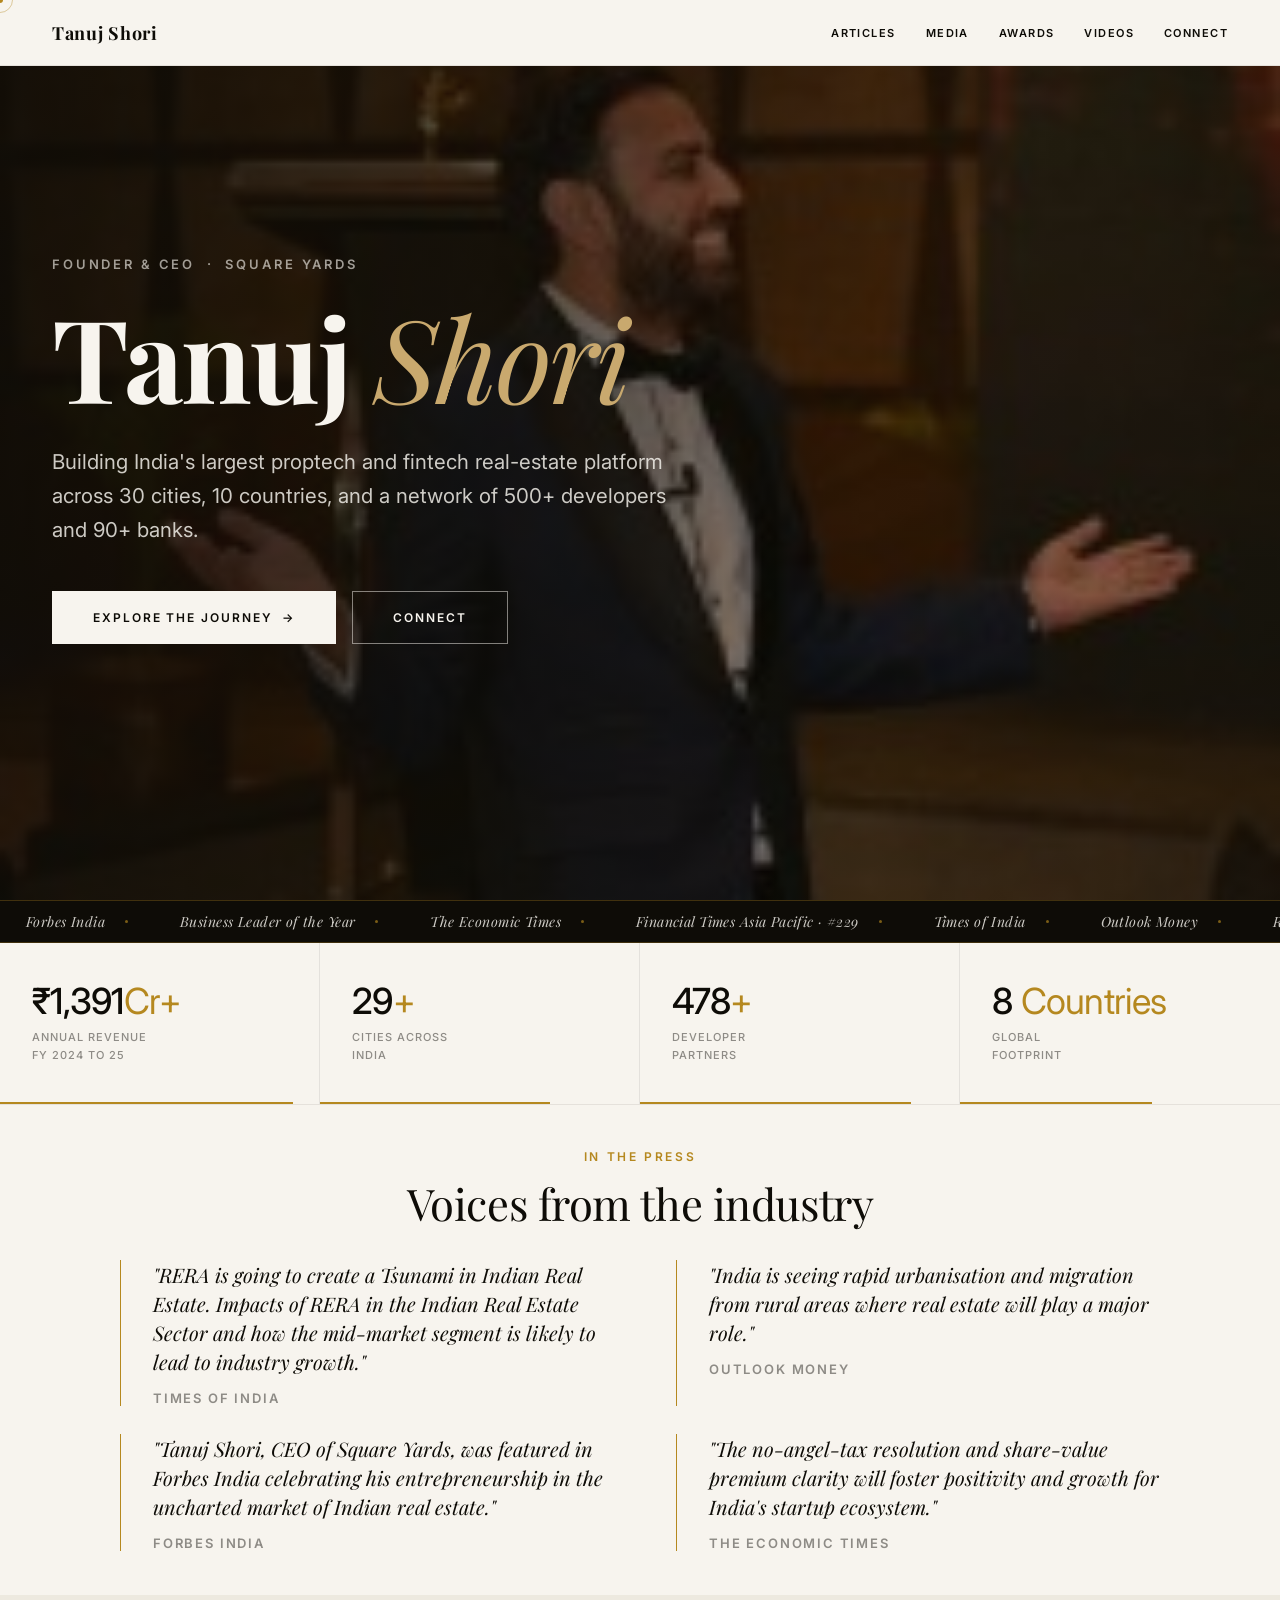
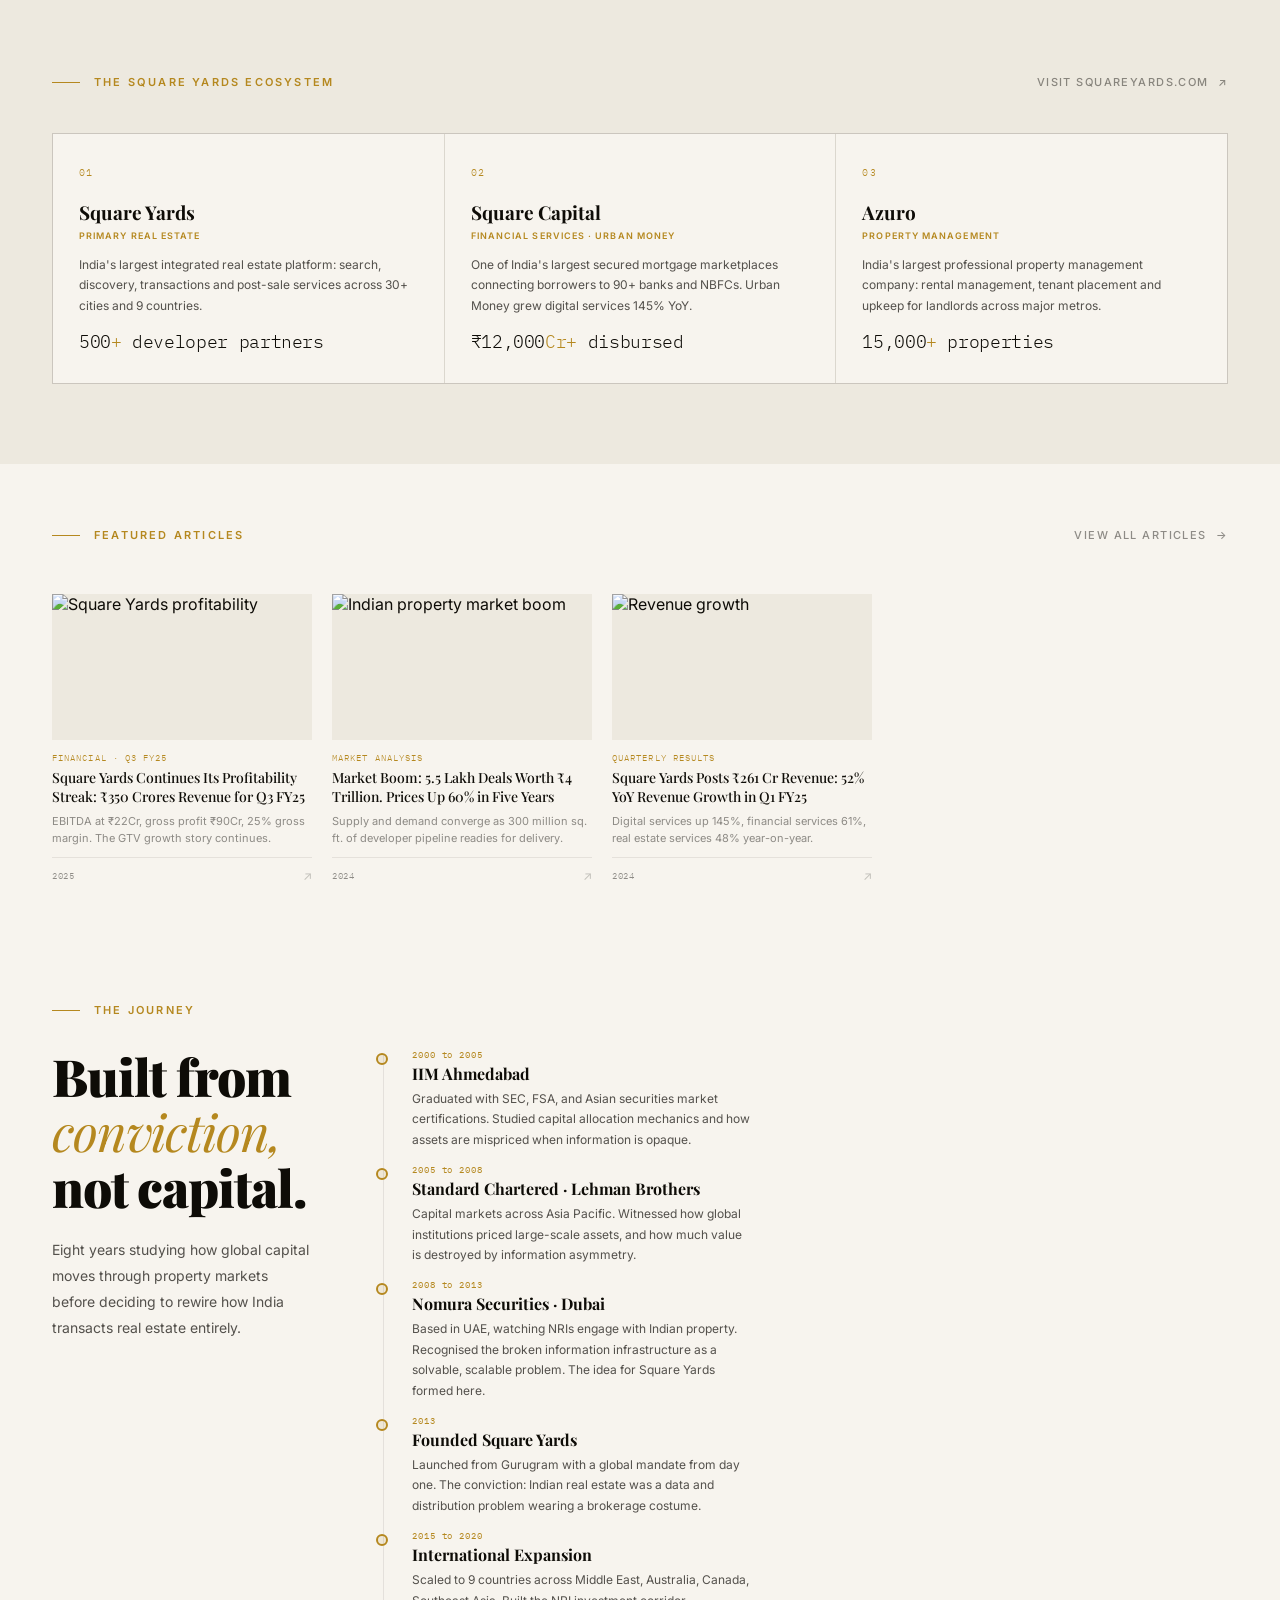
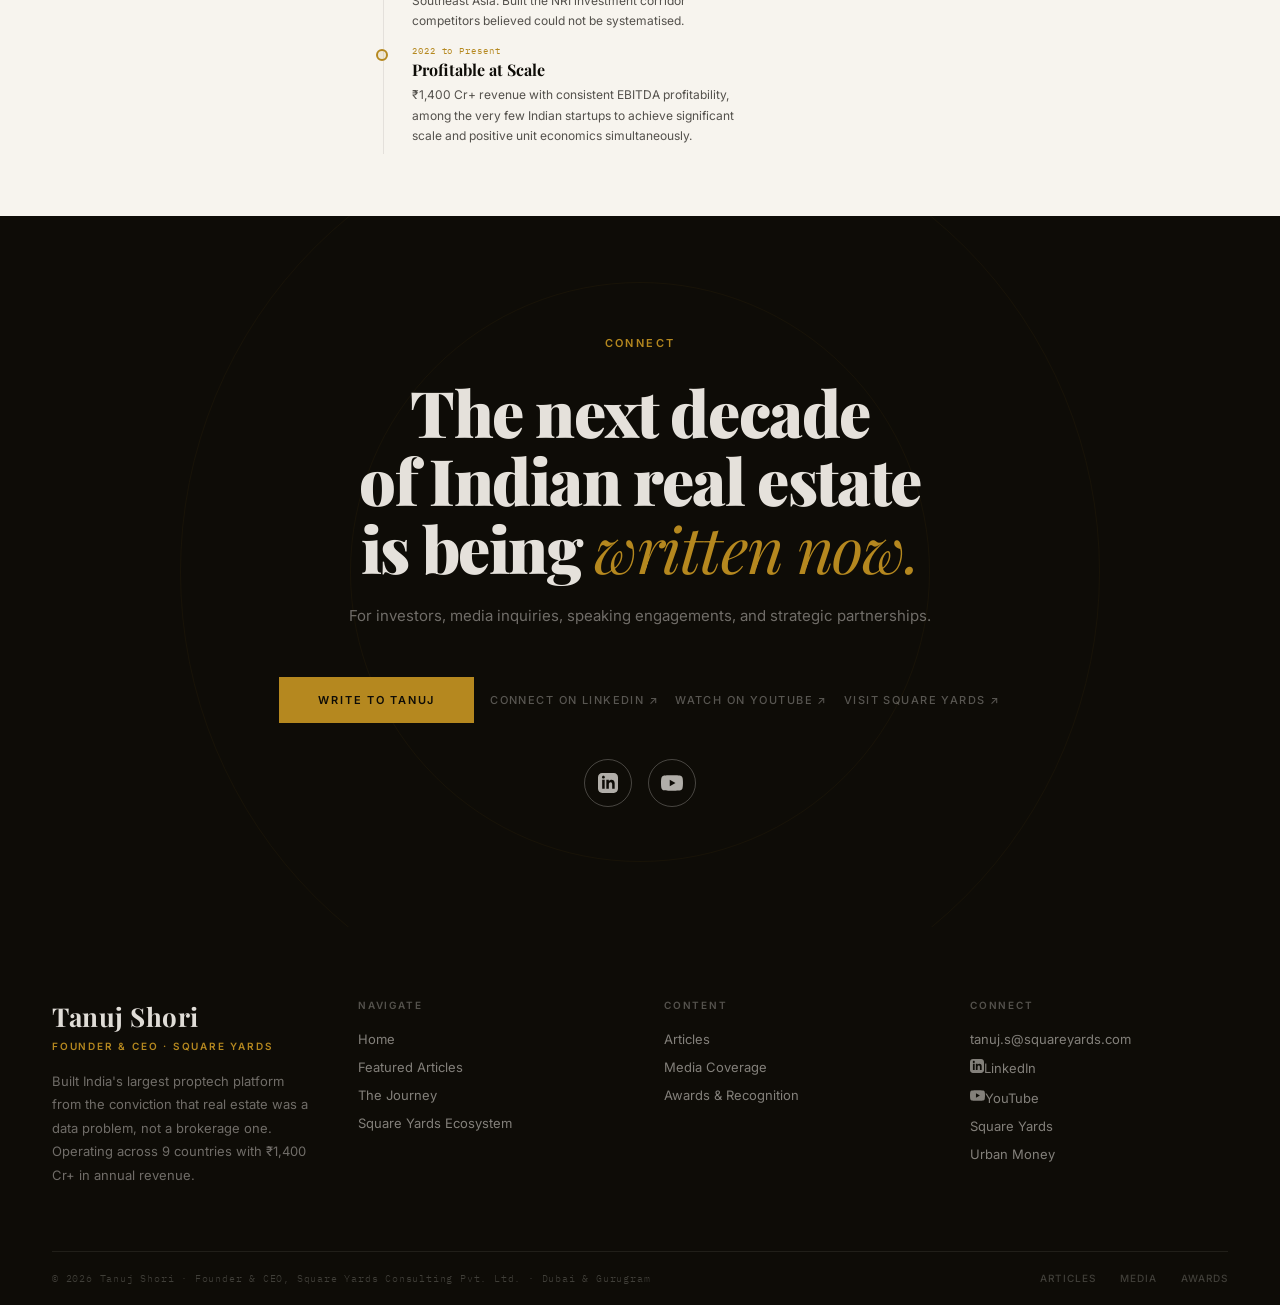
==== commit 3dc085a6: "Update index.html" ====
--- a/index.html
+++ b/index.html
@@ -260,7 +260,7 @@
     <p class="hf-desc rv d2">Building India's largest proptech and fintech real-estate platform across 30 cities, 10 countries, and a network of 500+ developers and 90+ banks.</p>
     <div class="hf-ctas rv d3">
       <a href="#journey" class="hf-btn-light">Explore the Journey &nbsp;→</a>
-      <a href="mailto:tanuj@squareyards.com" class="hf-btn-dark">Connect</a>
+      <a href="mailto:tanuj.s@squareyards.com" class="hf-btn-dark">Connect</a>
     </div>
   </div>
 </section>
@@ -293,7 +293,7 @@
 
 <!-- ── METRICS ── -->
 <div class="metrics" id="metrics">
-  <div class="met" data-w="92" data-target="1400" data-pre="₹" data-suf="Cr+"><div class="met-n">₹0<span class="g">Cr+</span></div><div class="met-l">Annual Revenue<br>FY 2024–25</div></div>
+  <div class="met" data-w="92" data-target="1400" data-pre="₹" data-suf="Cr+"><div class="met-n">₹0<span class="g">Cr+</span></div><div class="met-l">Annual Revenue<br>FY 2024 to 25</div></div>
   <div class="met" data-w="72" data-target="30" data-pre="" data-suf="+"><div class="met-n">0<span class="g">+</span></div><div class="met-l">Cities Across<br>India</div></div>
   <div class="met" data-w="85" data-target="500" data-pre="" data-suf="+"><div class="met-n">0<span class="g">+</span></div><div class="met-l">Developer<br>Partners</div></div>
   <div class="met" data-w="60" data-target="9" data-pre="" data-suf=" Countries"><div class="met-n">0<span class="g"> Countries</span></div><div class="met-l">Global<br>Footprint</div></div>
@@ -379,12 +379,12 @@
       <p class="j-body">Eight years studying how global capital moves through property markets before deciding to rewire how India transacts real estate entirely.</p>
     </div>
     <div class="timeline">
-      <div class="tl"><div class="tl-dot"></div><div><div class="tl-yr">2000 – 2005</div><div class="tl-title">IIM Ahmedabad</div><div class="tl-desc">Graduated with SEC, FSA, and Asian securities market certifications. Studied capital allocation mechanics and how assets are mispriced when information is opaque.</div></div></div>
-      <div class="tl"><div class="tl-dot"></div><div><div class="tl-yr">2005 – 2008</div><div class="tl-title">Standard Chartered · Lehman Brothers</div><div class="tl-desc">Capital markets across Asia Pacific. Witnessed how global institutions priced large-scale assets, and how much value is destroyed by information asymmetry.</div></div></div>
-      <div class="tl"><div class="tl-dot"></div><div><div class="tl-yr">2008 – 2013</div><div class="tl-title">Nomura Securities · Dubai</div><div class="tl-desc">Based in UAE, watching NRIs engage with Indian property. Recognised the broken information infrastructure as a solvable, scalable problem. The idea for Square Yards formed here.</div></div></div>
+      <div class="tl"><div class="tl-dot"></div><div><div class="tl-yr">2000 to 2005</div><div class="tl-title">IIM Ahmedabad</div><div class="tl-desc">Graduated with SEC, FSA, and Asian securities market certifications. Studied capital allocation mechanics and how assets are mispriced when information is opaque.</div></div></div>
+      <div class="tl"><div class="tl-dot"></div><div><div class="tl-yr">2005 to 2008</div><div class="tl-title">Standard Chartered · Lehman Brothers</div><div class="tl-desc">Capital markets across Asia Pacific. Witnessed how global institutions priced large-scale assets, and how much value is destroyed by information asymmetry.</div></div></div>
+      <div class="tl"><div class="tl-dot"></div><div><div class="tl-yr">2008 to 2013</div><div class="tl-title">Nomura Securities · Dubai</div><div class="tl-desc">Based in UAE, watching NRIs engage with Indian property. Recognised the broken information infrastructure as a solvable, scalable problem. The idea for Square Yards formed here.</div></div></div>
       <div class="tl"><div class="tl-dot"></div><div><div class="tl-yr">2013</div><div class="tl-title">Founded Square Yards</div><div class="tl-desc">Launched from Gurugram with a global mandate from day one. The conviction: Indian real estate was a data and distribution problem wearing a brokerage costume.</div></div></div>
-      <div class="tl"><div class="tl-dot"></div><div><div class="tl-yr">2015 – 2020</div><div class="tl-title">International Expansion</div><div class="tl-desc">Scaled to 9 countries across Middle East, Australia, Canada, Southeast Asia. Built the NRI investment corridor competitors believed could not be systematised.</div></div></div>
-      <div class="tl"><div class="tl-dot"></div><div><div class="tl-yr">2022 – Present</div><div class="tl-title">Profitable at Scale</div><div class="tl-desc">₹1,400 Cr+ revenue with consistent EBITDA profitability, among the very few Indian startups to achieve significant scale and positive unit economics simultaneously.</div></div></div>
+      <div class="tl"><div class="tl-dot"></div><div><div class="tl-yr">2015 to 2020</div><div class="tl-title">International Expansion</div><div class="tl-desc">Scaled to 9 countries across Middle East, Australia, Canada, Southeast Asia. Built the NRI investment corridor competitors believed could not be systematised.</div></div></div>
+      <div class="tl"><div class="tl-dot"></div><div><div class="tl-yr">2022 to Present</div><div class="tl-title">Profitable at Scale</div><div class="tl-desc">₹1,400 Cr+ revenue with consistent EBITDA profitability, among the very few Indian startups to achieve significant scale and positive unit economics simultaneously.</div></div></div>
     </div>
   </div>
 </section>
@@ -396,7 +396,7 @@
     <h2 class="c-h rv d1">The next decade<br>of Indian real estate<br>is being <em>written now.</em></h2>
     <p class="c-sub rv d2">For investors, media inquiries, speaking engagements, and strategic partnerships.</p>
     <div class="c-btns rv d3">
-      <a href="mailto:tanuj@squareyards.com" class="c-btn-p">Write to Tanuj</a>
+      <a href="mailto:tanuj.s@squareyards.com" class="c-btn-p">Write to Tanuj</a>
       <a href="https://www.linkedin.com/in/tanuj-shori-420b402/" target="_blank" rel="noopener" class="c-btn-g">Connect on LinkedIn ↗</a>
       <a href="https://www.youtube.com/channel/UCA9dt3sQlYdMNg7EwJvCCUQ" target="_blank" rel="noopener" class="c-btn-g">Watch on YouTube ↗</a>
       <a href="https://www.squareyards.com" target="_blank" rel="noopener" class="c-btn-g">Visit Square Yards ↗</a>
@@ -440,16 +440,16 @@
     <div>
       <div class="footer-col-head">Connect</div>
       <div class="footer-col-links">
-        <a href="mailto:tanuj@squareyards.com" class="footer-col-a">tanuj@squareyards.com</a>
+        <a href="mailto:tanuj.s@squareyards.com" class="footer-col-a">tanuj.s@squareyards.com</a>
         <a href="https://www.linkedin.com/in/tanuj-shori-420b402/" target="_blank" rel="noopener" class="footer-col-a footer-social"><svg viewBox="0 0 24 24" fill="currentColor" width="14" height="14"><path d="M19 0h-14c-2.761 0-5 2.239-5 5v14c0 2.761 2.239 5 5 5h14c2.762 0 5-2.239 5-5v-14c0-2.761-2.238-5-5-5zm-11 19h-3v-11h3v11zm-1.5-12.268c-.966 0-1.75-.79-1.75-1.764s.784-1.764 1.75-1.764 1.75.79 1.75 1.764-.783 1.764-1.75 1.764zm13.5 12.268h-3v-5.604c0-3.368-4-3.113-4 0v5.604h-3v-11h3v1.765c1.396-2.586 7-2.777 7 2.476v6.759z"/></svg>LinkedIn</a>
         <a href="https://www.youtube.com/channel/UCA9dt3sQlYdMNg7EwJvCCUQ" target="_blank" rel="noopener" class="footer-col-a footer-social"><svg viewBox="0 0 24 24" fill="currentColor" width="15" height="15"><path d="M23.498 6.186a3.016 3.016 0 0 0-2.122-2.136C19.505 3.545 12 3.545 12 3.545s-7.505 0-9.377.505A3.017 3.017 0 0 0 .502 6.186C0 8.07 0 12 0 12s0 3.93.502 5.814a3.016 3.016 0 0 0 2.122 2.136c1.871.505 9.376.505 9.376.505s7.505 0 9.377-.505a3.015 3.015 0 0 0 2.122-2.136C24 15.93 24 12 24 12s0-3.93-.502-5.814zM9.545 15.568V8.432L15.818 12l-6.273 3.568z"/></svg>YouTube</a>
         <a href="https://www.squareyards.com" target="_blank" rel="noopener" class="footer-col-a">Square Yards</a>
-        <a href="https://www.squareyards.com" target="_blank" rel="noopener" class="footer-col-a">Urban Money</a>
+        <a href="https://www.urbanmoney.com" target="_blank" rel="noopener" class="footer-col-a">Urban Money</a>
       </div>
     </div>
   </div>
   <div class="footer-bottom">
-    <span class="footer-copy">© 2025 Tanuj Shori · Founder &amp; CEO, Square Yards Consulting Pvt. Ltd. · Dubai &amp; Gurugram</span>
+    <span class="footer-copy">© 2026 Tanuj Shori · Founder &amp; CEO, Square Yards Consulting Pvt. Ltd. · Dubai &amp; Gurugram</span>
     <div class="footer-bottom-links">
       <a href="articles.html" class="footer-bottom-a">Articles</a>
       <a href="media.html" class="footer-bottom-a">Media</a>
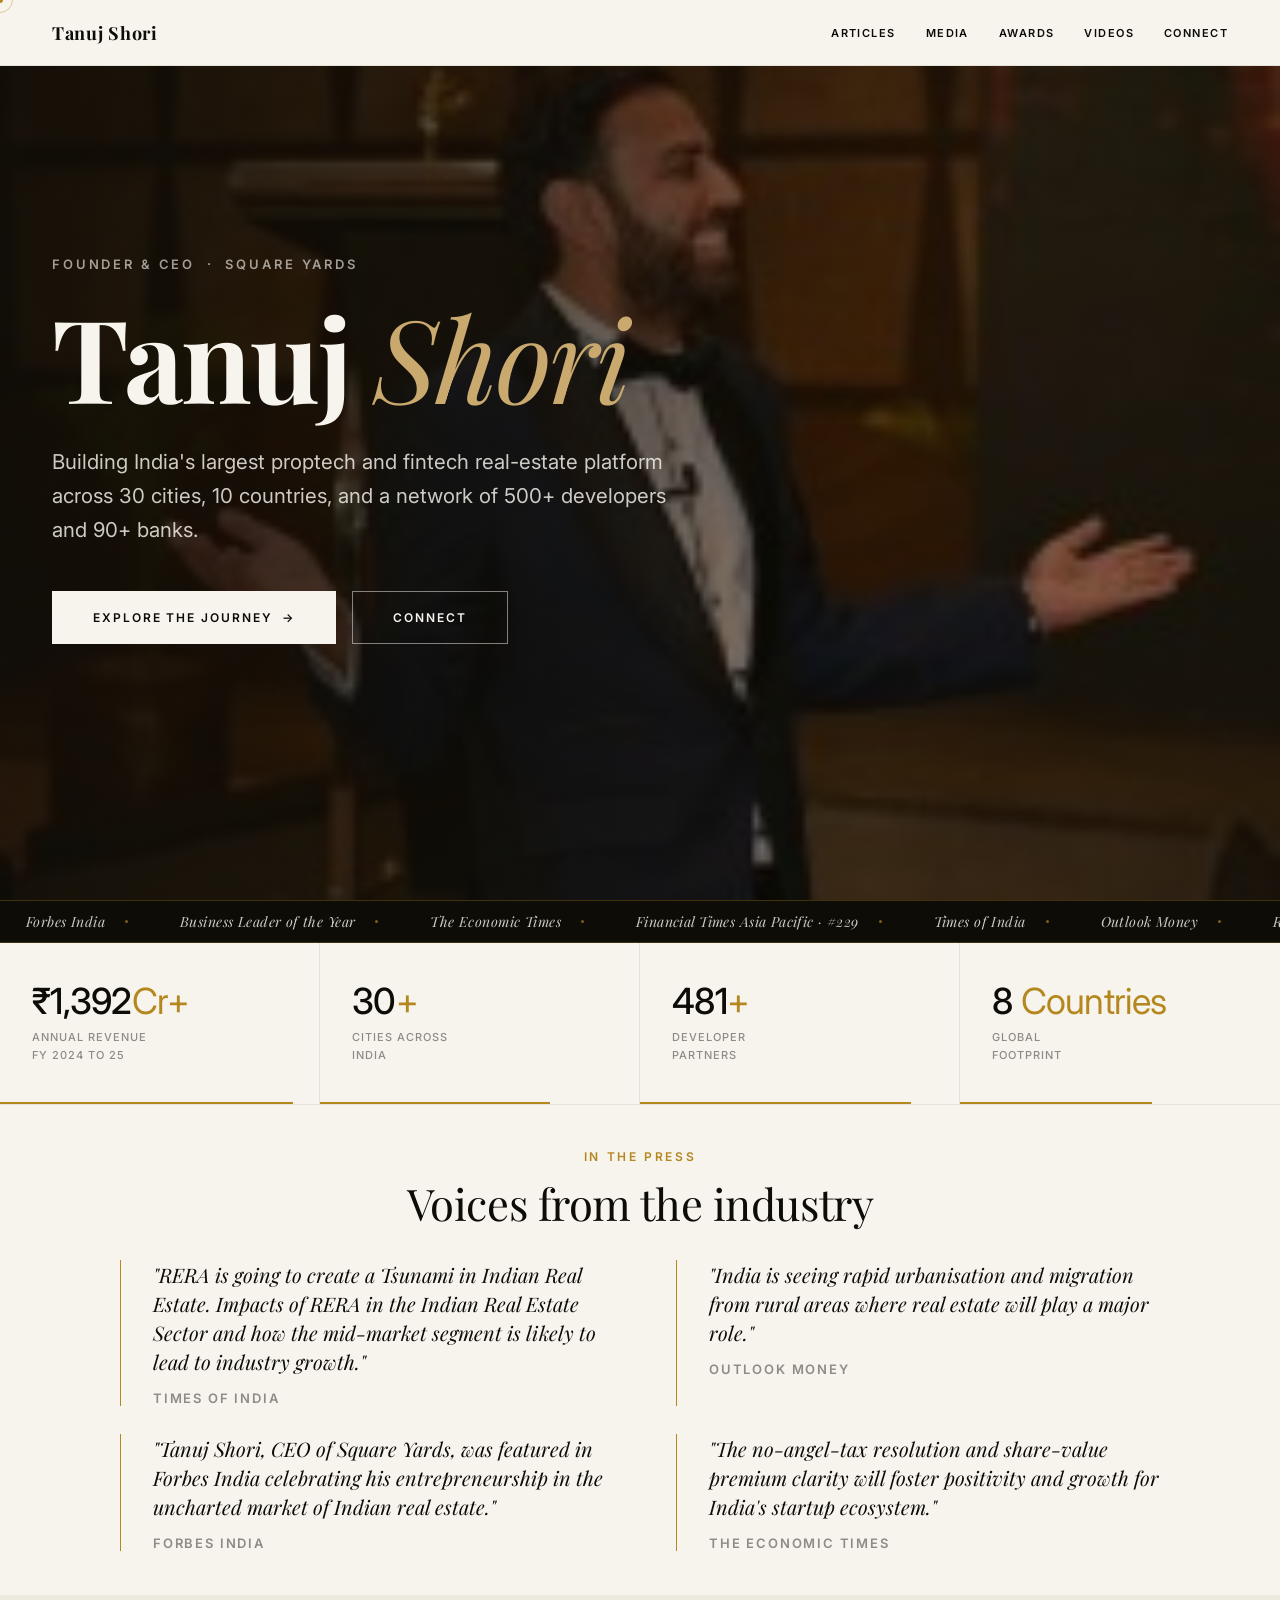
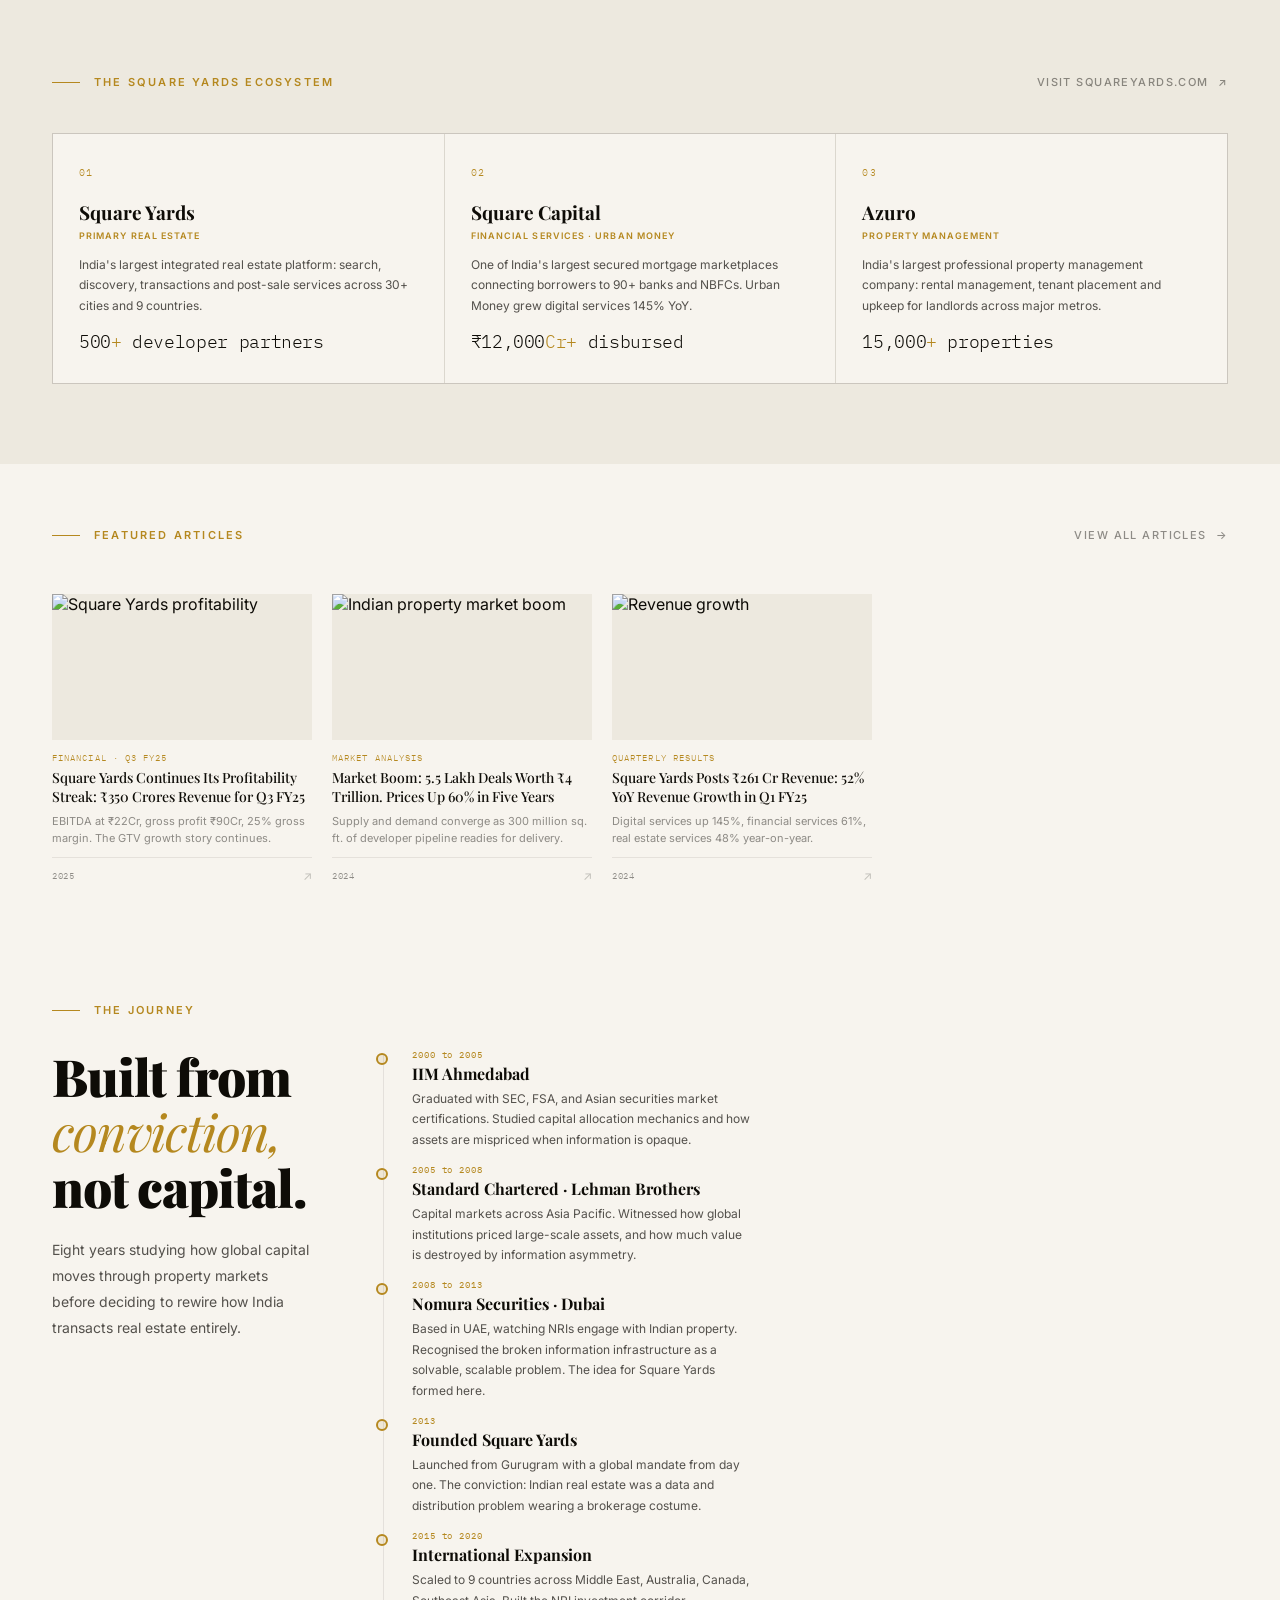
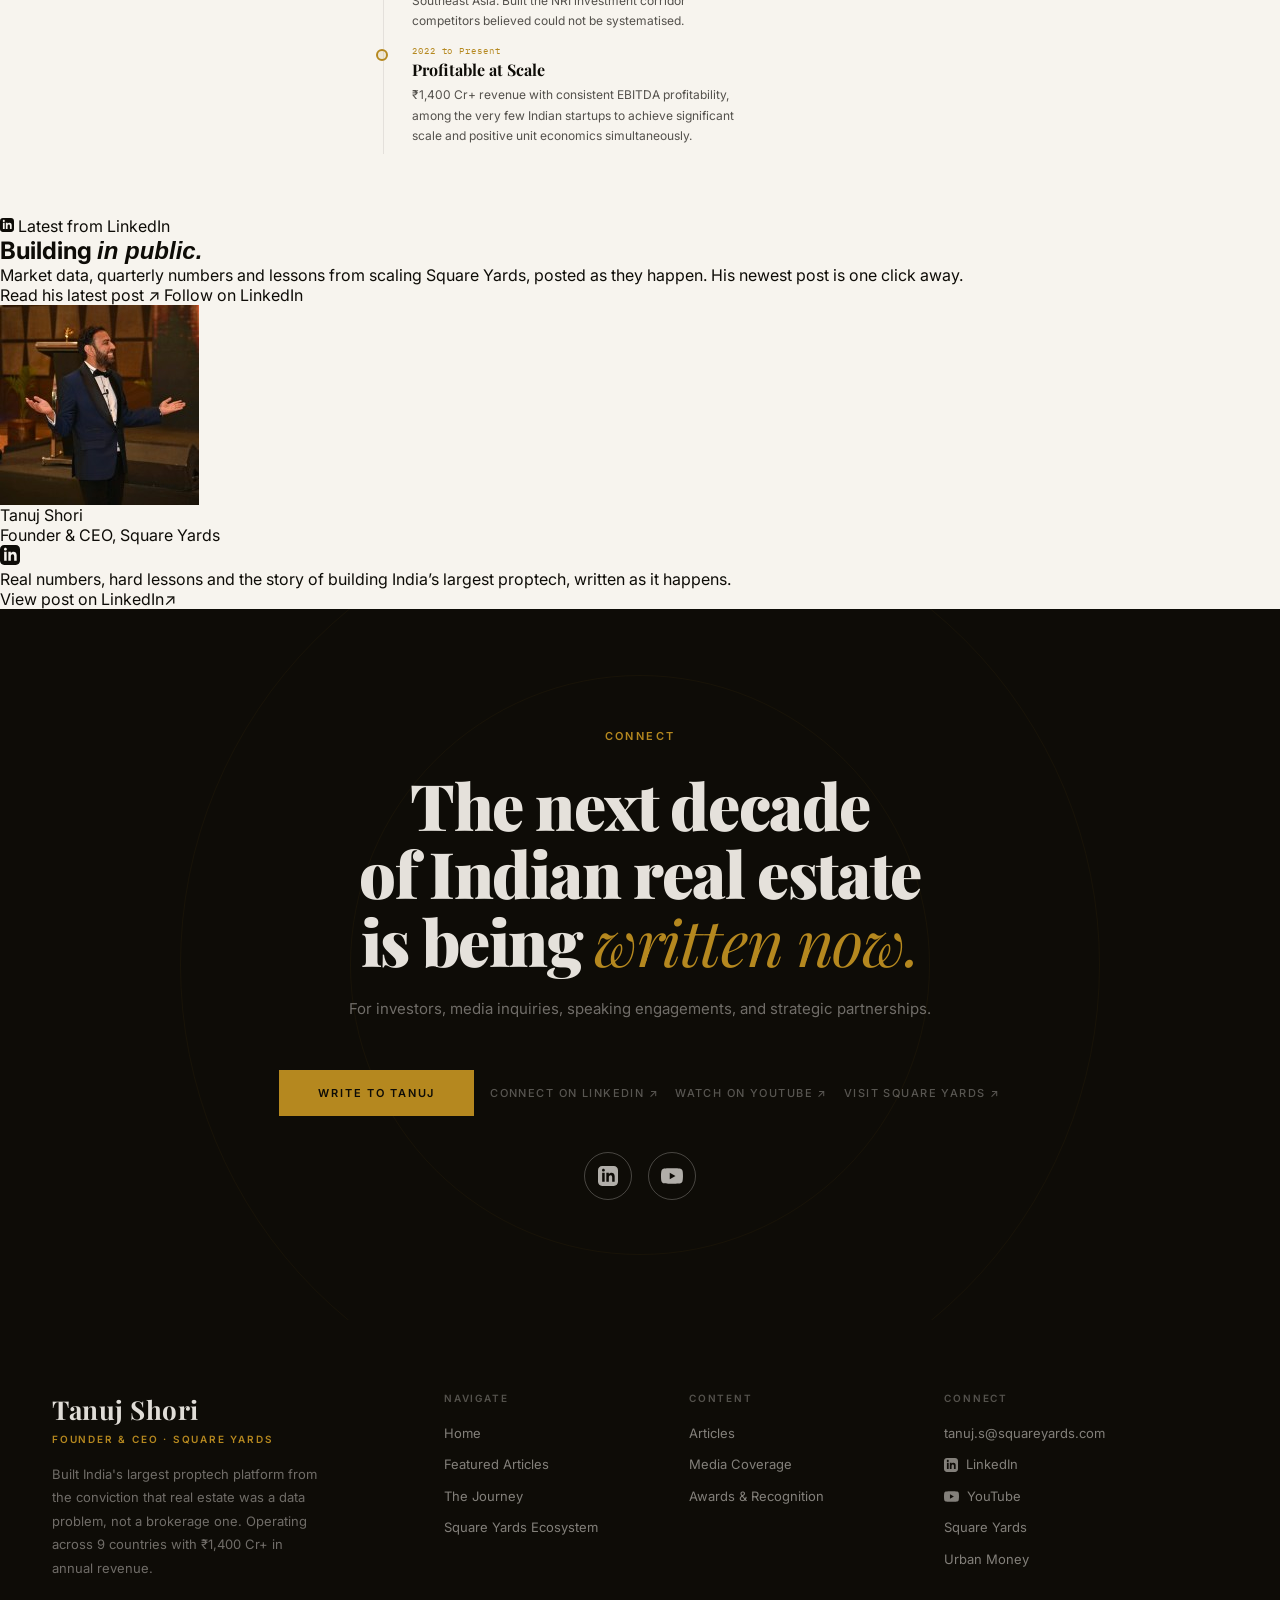
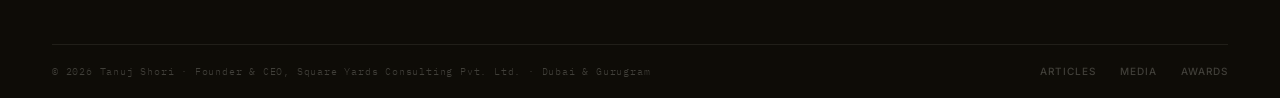
==== commit bfb25343: "Update index.html" ====
--- a/index.html
+++ b/index.html
@@ -390,6 +390,29 @@
 </section>
 
 <!-- ── CONNECT ── -->
+<section class="li-sec" id="linkedin">
+  <div class="li-inner">
+    <div class="li-left">
+      <div class="li-eye rv"><svg viewBox="0 0 24 24" fill="currentColor" width="14" height="14"><path d="M19 0h-14c-2.761 0-5 2.239-5 5v14c0 2.761 2.239 5 5 5h14c2.762 0 5-2.239 5-5v-14c0-2.761-2.238-5-5-5zm-11 19h-3v-11h3v11zm-1.5-12.268c-.966 0-1.75-.79-1.75-1.764s.784-1.764 1.75-1.764 1.75.79 1.75 1.764-.783 1.764-1.75 1.764zm13.5 12.268h-3v-5.604c0-3.368-4-3.113-4 0v5.604h-3v-11h3v1.765c1.396-2.586 7-2.777 7 2.476v6.759z"/></svg> Latest from LinkedIn</div>
+      <h2 class="li-h rv d1">Building <em>in public.</em></h2>
+      <p class="li-sub rv d2">Market data, quarterly numbers and lessons from scaling Square Yards, posted as they happen. His newest post is one click away.</p>
+      <div class="li-btns rv d3">
+        <a href="https://www.linkedin.com/feed/update/urn:li:activity:7475136954217549824/" target="_blank" rel="noopener" class="li-btn-p">Read his latest post &#8599;</a>
+        <a href="https://www.linkedin.com/in/tanuj-shori-420b402/" target="_blank" rel="noopener" class="li-btn-g">Follow on LinkedIn</a>
+      </div>
+    </div>
+    <a href="https://www.linkedin.com/feed/update/urn:li:activity:7475136954217549824/" target="_blank" rel="noopener" class="li-card rv d2">
+      <div class="li-card-top">
+        <img src="tanuj.png" alt="Tanuj Shori" class="li-ava">
+        <div><div class="li-name">Tanuj Shori</div><div class="li-role">Founder &amp; CEO, Square Yards</div></div>
+        <svg class="li-glyph" viewBox="0 0 24 24" fill="currentColor" width="20" height="20"><path d="M19 0h-14c-2.761 0-5 2.239-5 5v14c0 2.761 2.239 5 5 5h14c2.762 0 5-2.239 5-5v-14c0-2.761-2.238-5-5-5zm-11 19h-3v-11h3v11zm-1.5-12.268c-.966 0-1.75-.79-1.75-1.764s.784-1.764 1.75-1.764 1.75.79 1.75 1.764-.783 1.764-1.75 1.764zm13.5 12.268h-3v-5.604c0-3.368-4-3.113-4 0v5.604h-3v-11h3v1.765c1.396-2.586 7-2.777 7 2.476v6.759z"/></svg>
+      </div>
+      <div class="li-card-body">Real numbers, hard lessons and the story of building India’s largest proptech, written as it happens.</div>
+      <div class="li-card-foot"><span>View post on LinkedIn</span><span>&#8599;</span></div>
+    </a>
+  </div>
+</section>
+
 <section class="connect" id="connect">
   <div class="c-inner">
     <div class="c-eye rv">Connect</div>
--- a/shared.css
+++ b/shared.css
@@ -288,3 +288,12 @@
 .nav-ico:hover{color:var(--gold);}
 .nav-ico svg{width:17px;height:17px;}
 @media(max-width:860px){.nav-social{display:none;}}
+
+/* Footer alignment refinements */
+@media(min-width:1025px){
+  .footer-inner{grid-template-columns:1.6fr .9fr .95fr 1.35fr;gap:56px;align-items:start;}
+}
+.footer-col-a{display:inline-flex;align-items:center;gap:8px;line-height:1.5;}
+.footer-col-a svg{flex:none;position:relative;top:0;}
+.footer-brand-desc{max-width:34ch;}
+.footer-bottom{display:flex;align-items:center;justify-content:space-between;gap:14px;flex-wrap:wrap;}
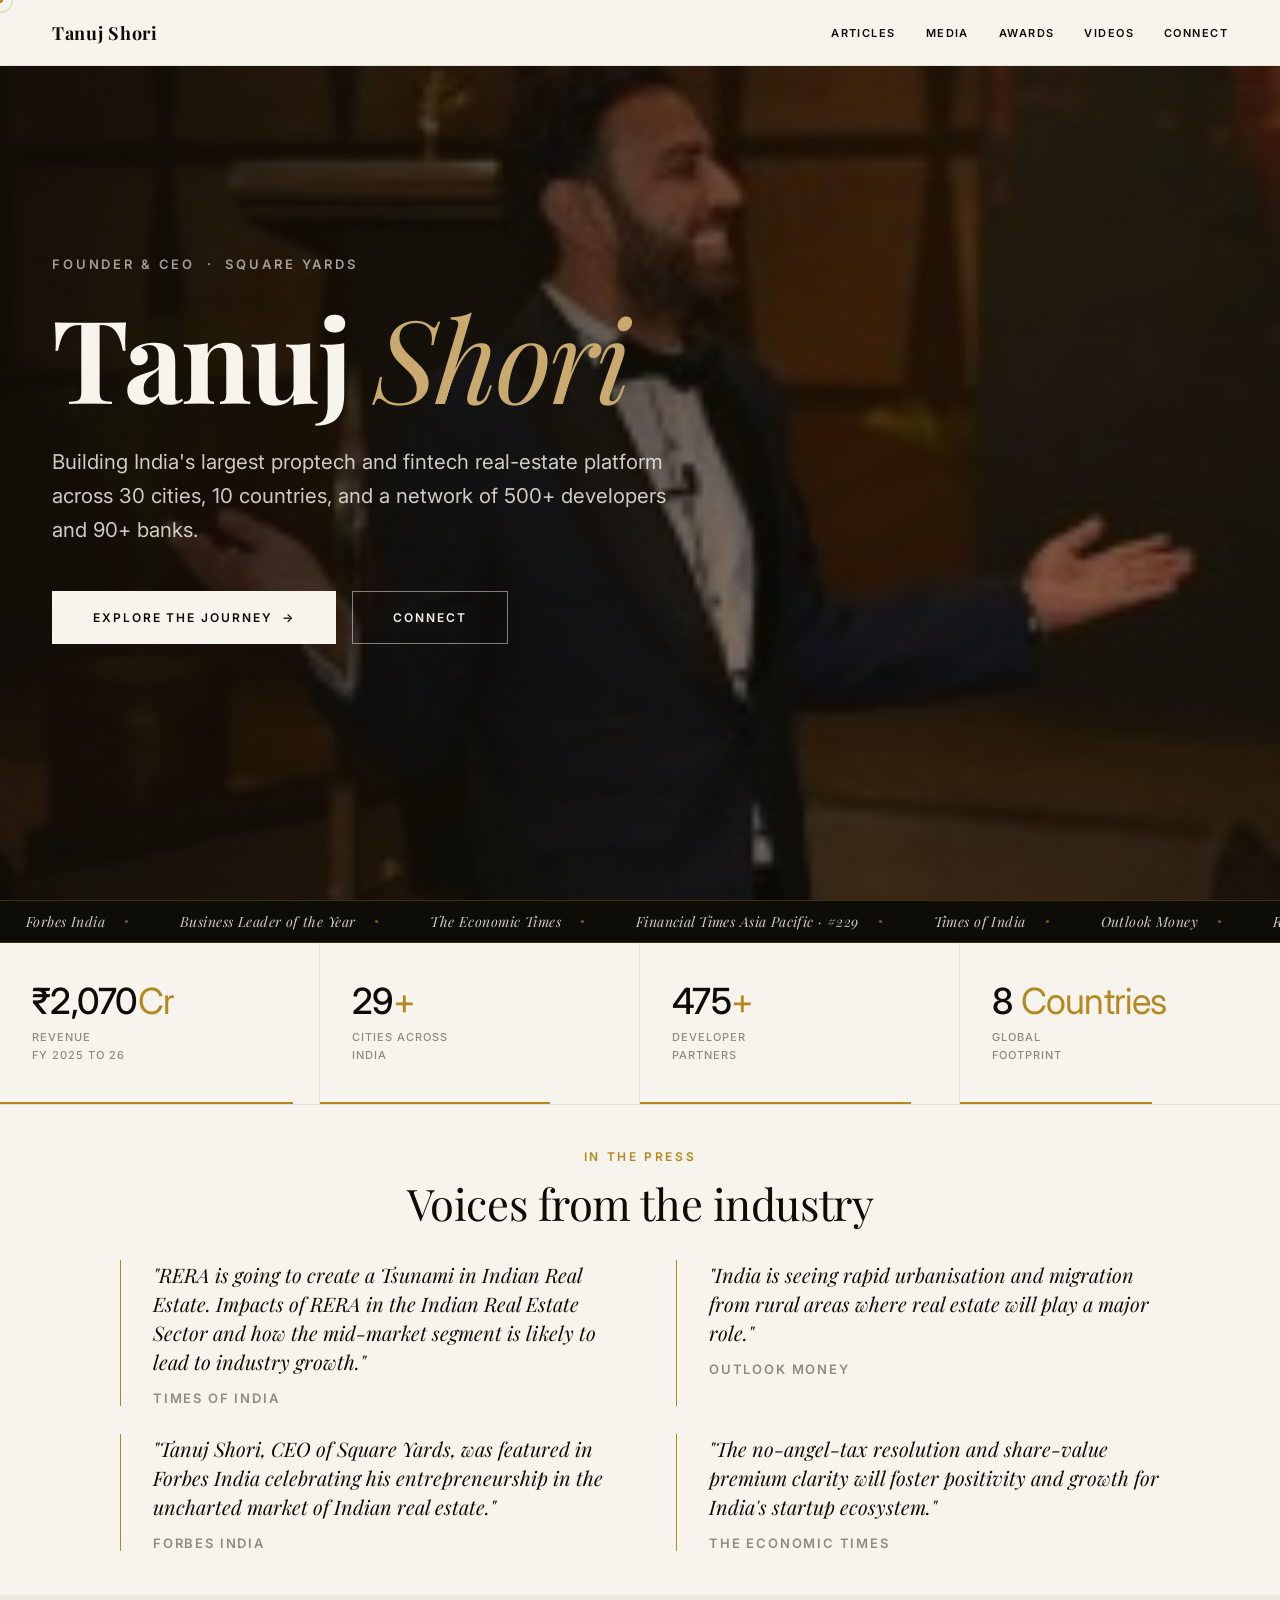
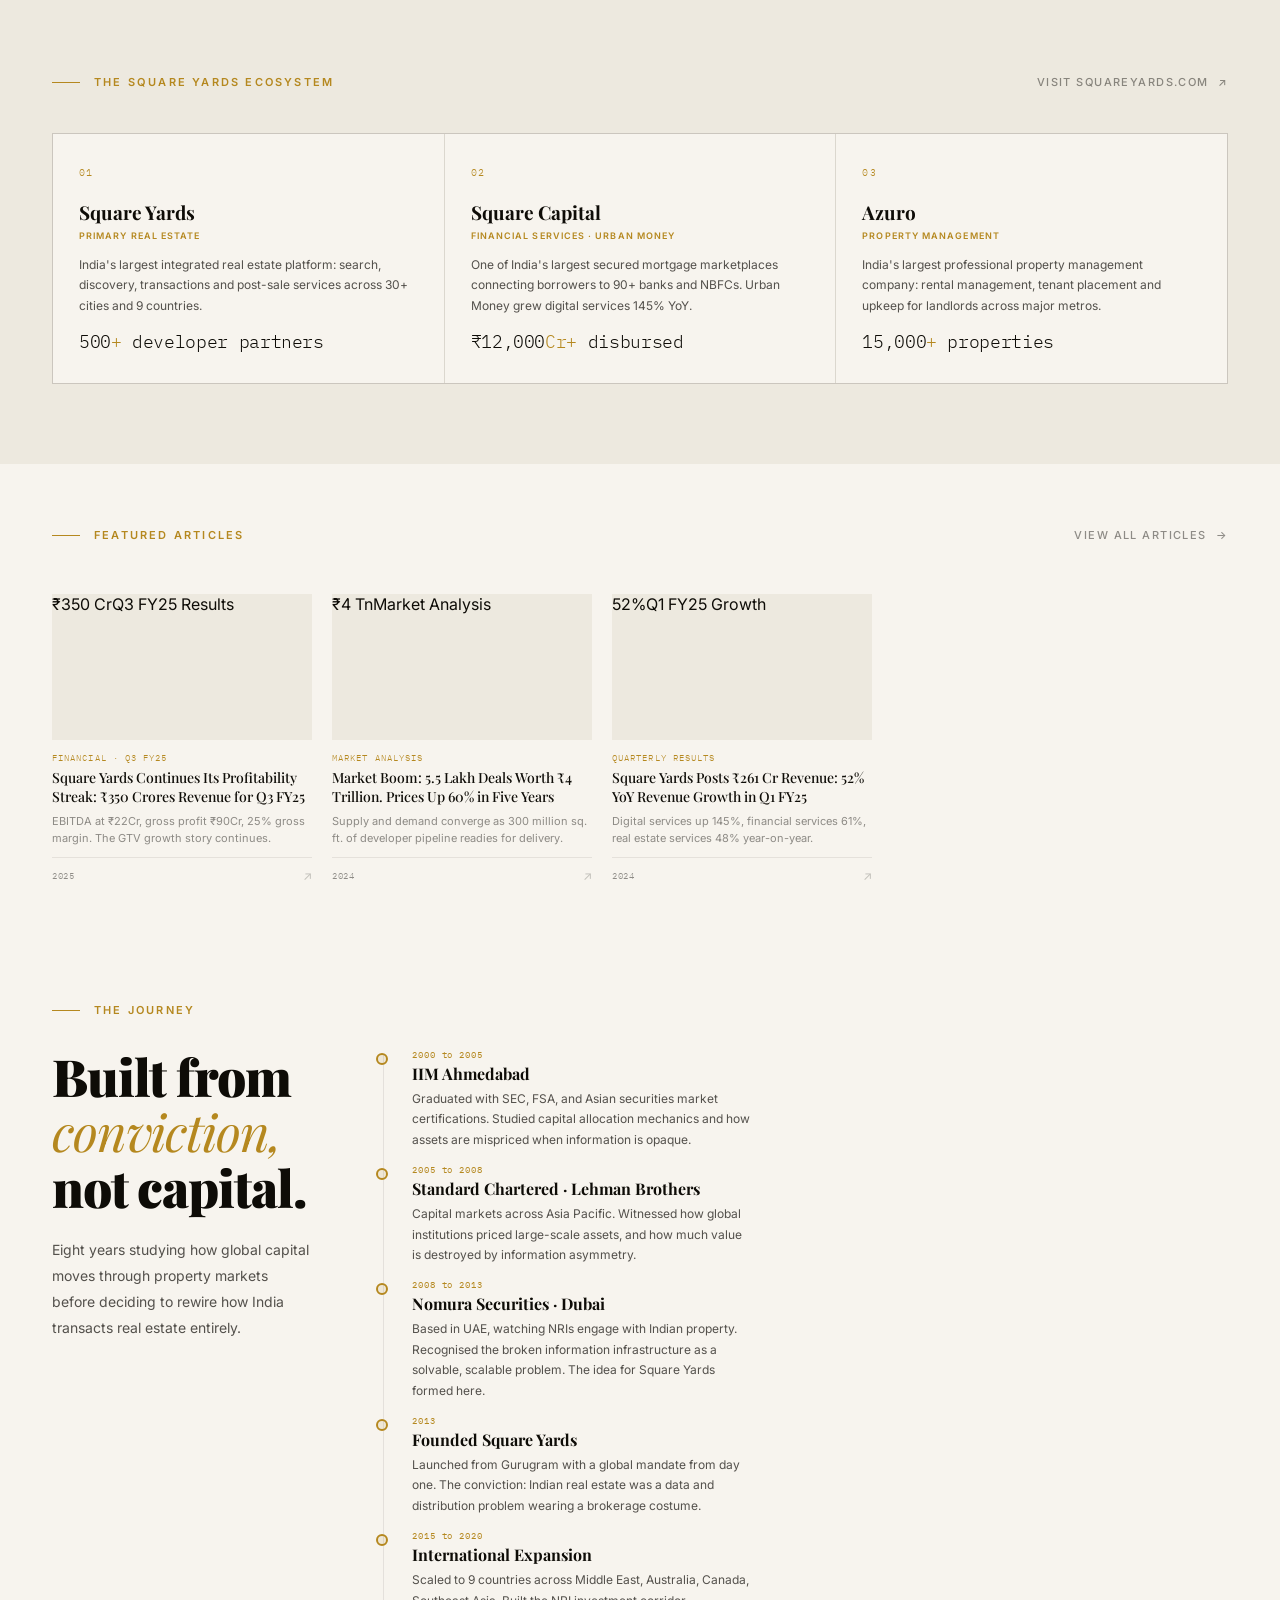
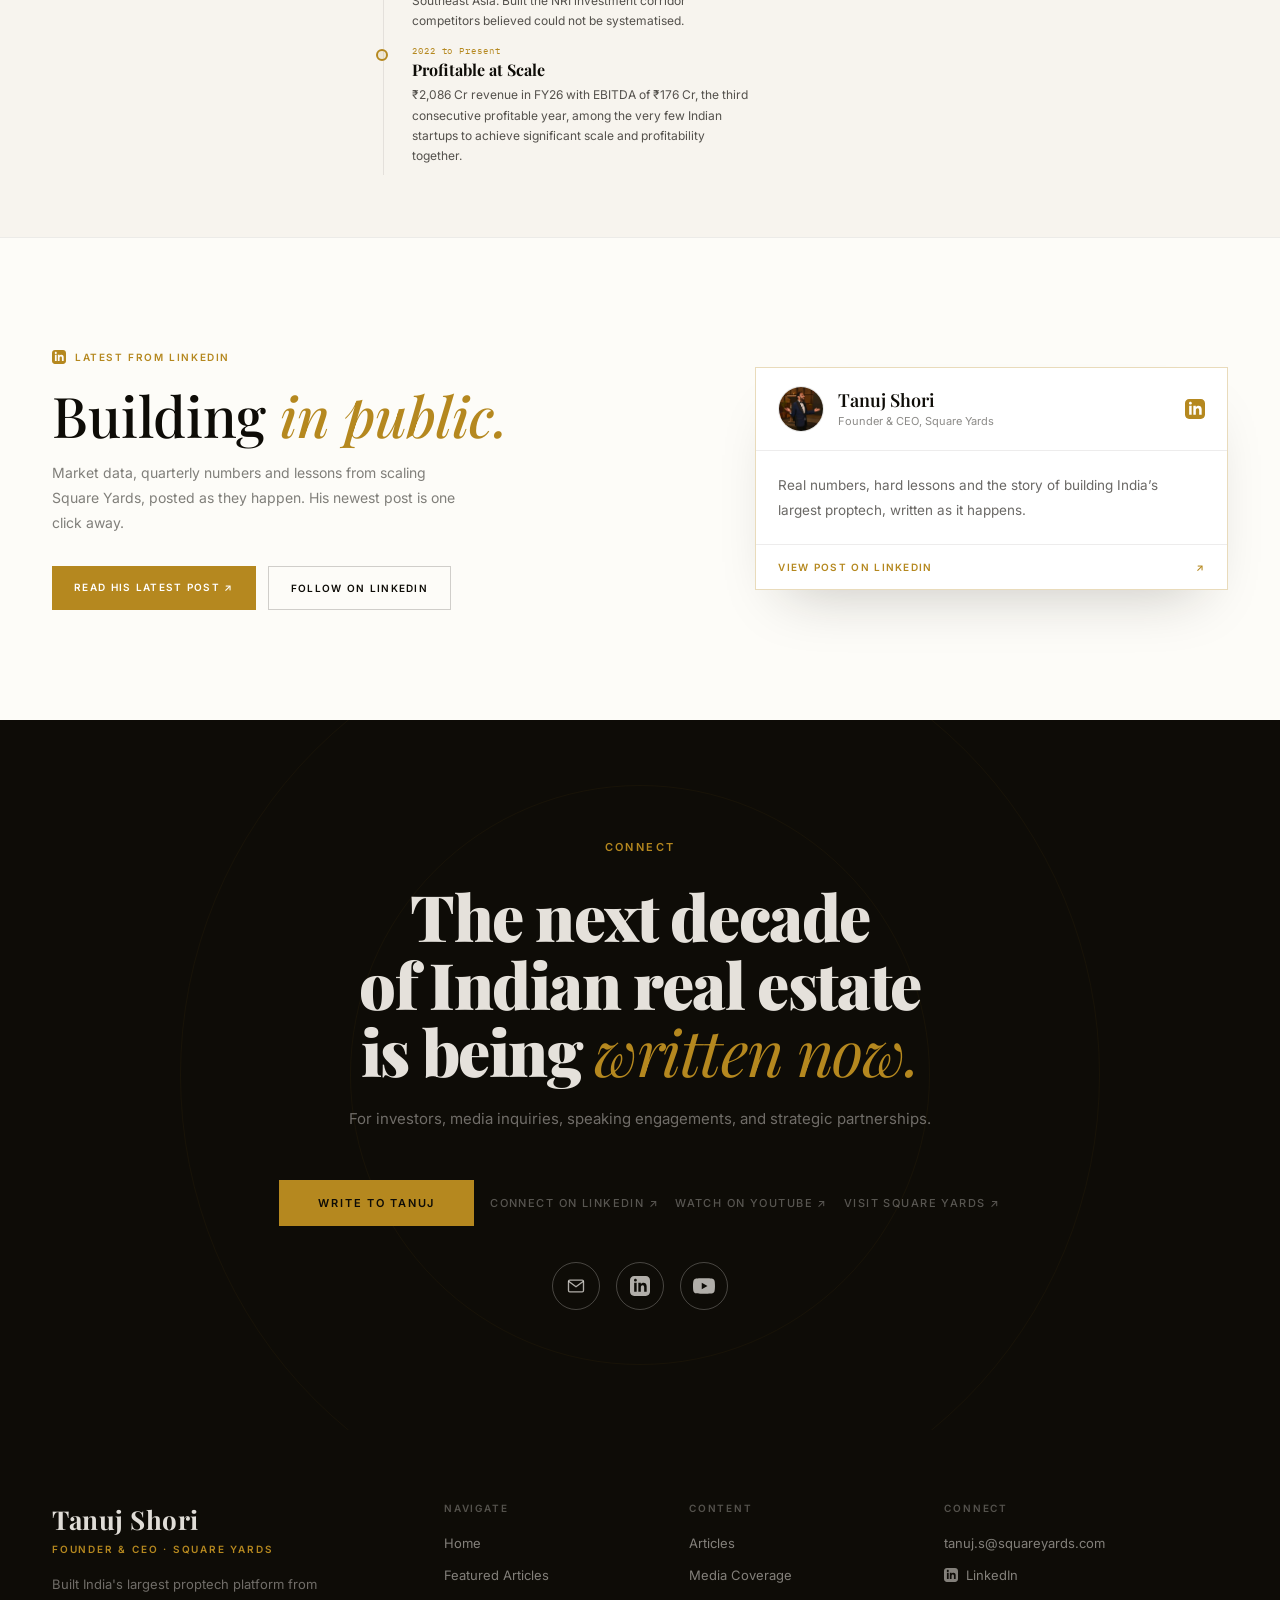
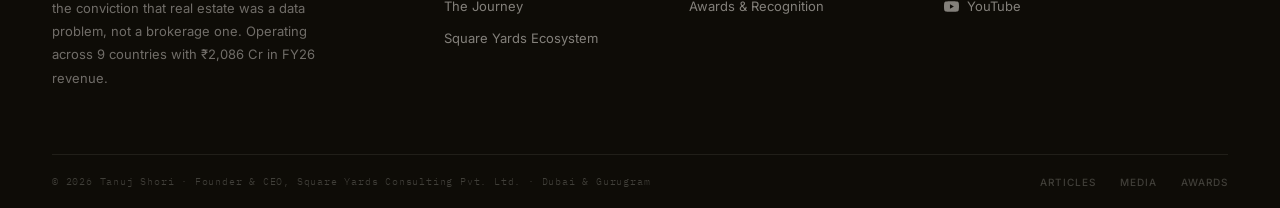
==== commit b44cc0da: "Update index.html" ====
--- a/index.html
+++ b/index.html
@@ -4,7 +4,7 @@
 <meta charset="UTF-8">
 <meta name="viewport" content="width=device-width,initial-scale=1.0">
 <title>Tanuj Shori · Founder & CEO, Square Yards</title>
-<meta name="description" content="Tanuj Shori is the Founder and CEO of Square Yards, India's largest proptech platform, ₹1,400 Cr+ revenue, operating in 9 countries.">
+<meta name="description" content="Tanuj Shori is the Founder and CEO of Square Yards, India's largest proptech platform, ₹2,086 Cr FY26 revenue, operating in 9 countries.">
 <meta property="og:title" content="Tanuj Shori · Founder & CEO, Square Yards">
 <meta property="og:image" content="/tanuj.png">
 <link rel="stylesheet" href="shared.css">
@@ -251,7 +251,7 @@
 <!-- ── HERO ── -->
 <section class="hero-full" id="home">
   <div class="hero-bg">
-    <img src="tanuj.png" alt="Tanuj Shori speaking on stage">
+    <img src="https://i.ytimg.com/vi/I_3k0jMsdOc/maxresdefault.jpg" onerror="if(!this.dataset.f){this.dataset.f=1;this.src='https://i.ytimg.com/vi/I_3k0jMsdOc/hqdefault.jpg'}else{this.src='tanuj.png'}" alt="Tanuj Shori speaking on stage">
     <div class="hero-scrim"></div>
   </div>
   <div class="hero-content">
@@ -293,7 +293,7 @@
 
 <!-- ── METRICS ── -->
 <div class="metrics" id="metrics">
-  <div class="met" data-w="92" data-target="1400" data-pre="₹" data-suf="Cr+"><div class="met-n">₹0<span class="g">Cr+</span></div><div class="met-l">Annual Revenue<br>FY 2024 to 25</div></div>
+  <div class="met" data-w="92" data-target="2086" data-pre="₹" data-suf="Cr"><div class="met-n">₹0<span class="g">Cr+</span></div><div class="met-l">Revenue<br>FY 2025 to 26</div></div>
   <div class="met" data-w="72" data-target="30" data-pre="" data-suf="+"><div class="met-n">0<span class="g">+</span></div><div class="met-l">Cities Across<br>India</div></div>
   <div class="met" data-w="85" data-target="500" data-pre="" data-suf="+"><div class="met-n">0<span class="g">+</span></div><div class="met-l">Developer<br>Partners</div></div>
   <div class="met" data-w="60" data-target="9" data-pre="" data-suf=" Countries"><div class="met-n">0<span class="g"> Countries</span></div><div class="met-l">Global<br>Footprint</div></div>
@@ -346,21 +346,21 @@
   </div>
   <div class="card-grid">
     <a href="https://www.tanujshori.com/article/square-yards-continues-its-profitability-streak-over-rs-350-crores-revenue-for-financial-year-2025-quarter-3/" target="_blank" rel="noopener" class="a-card rv">
-      <div class="a-card-img"><img src="https://images.unsplash.com/photo-1486406146926-c627a92ad1ab?auto=format&fit=crop&w=800&h=500&q=80" alt="Square Yards profitability" loading="lazy"></div>
+      <div class="a-card-img edt-cover ec-1"><span class="ec-motif">₹350 Cr</span><span class="ec-tag">Q3 FY25 Results</span></div>
       <div class="a-card-cat">Financial · Q3 FY25</div>
       <div class="a-card-title">Square Yards Continues Its Profitability Streak: ₹350 Crores Revenue for Q3 FY25</div>
       <div class="a-card-excerpt">EBITDA at ₹22Cr, gross profit ₹90Cr, 25% gross margin. The GTV growth story continues.</div>
       <div class="a-card-meta"><span class="a-card-yr">2025</span><span class="a-card-arr">↗</span></div>
     </a>
     <a href="https://www.tanujshori.com/article/market-boom-5-5-lakh-deals-worth-rs-4-trillion-prices-skyrocket-60-percent-in-5-years/" target="_blank" rel="noopener" class="a-card rv d1">
-      <div class="a-card-img"><img src="https://images.unsplash.com/photo-1573108724029-4c46571d6490?auto=format&fit=crop&w=800&h=500&q=80" alt="Indian property market boom" loading="lazy"></div>
+      <div class="a-card-img edt-cover ec-2"><span class="ec-motif">₹4 Tn</span><span class="ec-tag">Market Analysis</span></div>
       <div class="a-card-cat">Market Analysis</div>
       <div class="a-card-title">Market Boom: 5.5 Lakh Deals Worth ₹4 Trillion. Prices Up 60% in Five Years</div>
       <div class="a-card-excerpt">Supply and demand converge as 300 million sq. ft. of developer pipeline readies for delivery.</div>
       <div class="a-card-meta"><span class="a-card-yr">2024</span><span class="a-card-arr">↗</span></div>
     </a>
     <a href="https://www.tanujshori.com/article/square-yards-posts-inr-261-revenue-registers-52-y-o-y-revenue-growth-in-q1-fy25/" target="_blank" rel="noopener" class="a-card rv d2">
-      <div class="a-card-img"><img src="https://images.unsplash.com/photo-1554469384-e58fac16e23a?auto=format&fit=crop&w=800&h=500&q=80" alt="Revenue growth" loading="lazy"></div>
+      <div class="a-card-img edt-cover ec-3"><span class="ec-motif">52%</span><span class="ec-tag">Q1 FY25 Growth</span></div>
       <div class="a-card-cat">Quarterly Results</div>
       <div class="a-card-title">Square Yards Posts ₹261 Cr Revenue: 52% YoY Revenue Growth in Q1 FY25</div>
       <div class="a-card-excerpt">Digital services up 145%, financial services 61%, real estate services 48% year-on-year.</div>
@@ -384,7 +384,7 @@
       <div class="tl"><div class="tl-dot"></div><div><div class="tl-yr">2008 to 2013</div><div class="tl-title">Nomura Securities · Dubai</div><div class="tl-desc">Based in UAE, watching NRIs engage with Indian property. Recognised the broken information infrastructure as a solvable, scalable problem. The idea for Square Yards formed here.</div></div></div>
       <div class="tl"><div class="tl-dot"></div><div><div class="tl-yr">2013</div><div class="tl-title">Founded Square Yards</div><div class="tl-desc">Launched from Gurugram with a global mandate from day one. The conviction: Indian real estate was a data and distribution problem wearing a brokerage costume.</div></div></div>
       <div class="tl"><div class="tl-dot"></div><div><div class="tl-yr">2015 to 2020</div><div class="tl-title">International Expansion</div><div class="tl-desc">Scaled to 9 countries across Middle East, Australia, Canada, Southeast Asia. Built the NRI investment corridor competitors believed could not be systematised.</div></div></div>
-      <div class="tl"><div class="tl-dot"></div><div><div class="tl-yr">2022 to Present</div><div class="tl-title">Profitable at Scale</div><div class="tl-desc">₹1,400 Cr+ revenue with consistent EBITDA profitability, among the very few Indian startups to achieve significant scale and positive unit economics simultaneously.</div></div></div>
+      <div class="tl"><div class="tl-dot"></div><div><div class="tl-yr">2022 to Present</div><div class="tl-title">Profitable at Scale</div><div class="tl-desc">₹2,086 Cr revenue in FY26 with EBITDA of ₹176 Cr, the third consecutive profitable year, among the very few Indian startups to achieve significant scale and profitability together.</div></div></div>
     </div>
   </div>
 </section>
@@ -425,6 +425,9 @@
       <a href="https://www.squareyards.com" target="_blank" rel="noopener" class="c-btn-g">Visit Square Yards ↗</a>
     </div>
     <div class="social-icons rv d4">
+      <a href="mailto:tanuj.s@squareyards.com" class="social-icon" aria-label="Email">
+        <svg viewBox="0 0 24 24" fill="none" stroke="currentColor" stroke-width="1.6" width="20" height="20"><rect x="3" y="5" width="18" height="14" rx="1.5"/><path d="M3.5 6.5L12 13l8.5-6.5" stroke-linecap="round" stroke-linejoin="round"/></svg>
+      </a>
       <a href="https://www.linkedin.com/in/tanuj-shori-420b402/" target="_blank" rel="noopener" class="social-icon" aria-label="LinkedIn">
         <svg viewBox="0 0 24 24" fill="currentColor" width="20" height="20"><path d="M19 0h-14c-2.761 0-5 2.239-5 5v14c0 2.761 2.239 5 5 5h14c2.762 0 5-2.239 5-5v-14c0-2.761-2.238-5-5-5zm-11 19h-3v-11h3v11zm-1.5-12.268c-.966 0-1.75-.79-1.75-1.764s.784-1.764 1.75-1.764 1.75.79 1.75 1.764-.783 1.764-1.75 1.764zm13.5 12.268h-3v-5.604c0-3.368-4-3.113-4 0v5.604h-3v-11h3v1.765c1.396-2.586 7-2.777 7 2.476v6.759z"/></svg>
       </a>
@@ -441,7 +444,7 @@
     <div>
       <div class="footer-brand-name">Tanuj Shori</div>
       <div class="footer-brand-sub">Founder &amp; CEO · Square Yards</div>
-      <div class="footer-brand-desc">Built India's largest proptech platform from the conviction that real estate was a data problem, not a brokerage one. Operating across 9 countries with ₹1,400 Cr+ in annual revenue.</div>
+      <div class="footer-brand-desc">Built India's largest proptech platform from the conviction that real estate was a data problem, not a brokerage one. Operating across 9 countries with ₹2,086 Cr in FY26 revenue.</div>
     </div>
     <div>
       <div class="footer-col-head">Navigate</div>
@@ -466,8 +469,6 @@
         <a href="mailto:tanuj.s@squareyards.com" class="footer-col-a">tanuj.s@squareyards.com</a>
         <a href="https://www.linkedin.com/in/tanuj-shori-420b402/" target="_blank" rel="noopener" class="footer-col-a footer-social"><svg viewBox="0 0 24 24" fill="currentColor" width="14" height="14"><path d="M19 0h-14c-2.761 0-5 2.239-5 5v14c0 2.761 2.239 5 5 5h14c2.762 0 5-2.239 5-5v-14c0-2.761-2.238-5-5-5zm-11 19h-3v-11h3v11zm-1.5-12.268c-.966 0-1.75-.79-1.75-1.764s.784-1.764 1.75-1.764 1.75.79 1.75 1.764-.783 1.764-1.75 1.764zm13.5 12.268h-3v-5.604c0-3.368-4-3.113-4 0v5.604h-3v-11h3v1.765c1.396-2.586 7-2.777 7 2.476v6.759z"/></svg>LinkedIn</a>
         <a href="https://www.youtube.com/channel/UCA9dt3sQlYdMNg7EwJvCCUQ" target="_blank" rel="noopener" class="footer-col-a footer-social"><svg viewBox="0 0 24 24" fill="currentColor" width="15" height="15"><path d="M23.498 6.186a3.016 3.016 0 0 0-2.122-2.136C19.505 3.545 12 3.545 12 3.545s-7.505 0-9.377.505A3.017 3.017 0 0 0 .502 6.186C0 8.07 0 12 0 12s0 3.93.502 5.814a3.016 3.016 0 0 0 2.122 2.136c1.871.505 9.376.505 9.376.505s7.505 0 9.377-.505a3.015 3.015 0 0 0 2.122-2.136C24 15.93 24 12 24 12s0-3.93-.502-5.814zM9.545 15.568V8.432L15.818 12l-6.273 3.568z"/></svg>YouTube</a>
-        <a href="https://www.squareyards.com" target="_blank" rel="noopener" class="footer-col-a">Square Yards</a>
-        <a href="https://www.urbanmoney.com" target="_blank" rel="noopener" class="footer-col-a">Urban Money</a>
       </div>
     </div>
   </div>
--- a/shared.css
+++ b/shared.css
@@ -297,3 +297,27 @@
 .footer-col-a svg{flex:none;position:relative;top:0;}
 .footer-brand-desc{max-width:34ch;}
 .footer-bottom{display:flex;align-items:center;justify-content:space-between;gap:14px;flex-wrap:wrap;}
+
+/* LinkedIn section */
+.li-sec{background:var(--warm-white,#FBF9F4);padding:110px var(--pad,7vw);border-top:1px solid rgba(26,23,18,.07);}
+.li-inner{max-width:1180px;margin:0 auto;display:grid;grid-template-columns:1.15fr .85fr;gap:64px;align-items:center;}
+.li-eye{display:inline-flex;align-items:center;gap:9px;font-family:var(--sans,Inter);font-size:10px;font-weight:600;letter-spacing:.16em;text-transform:uppercase;color:var(--gold,#B5881F);}
+.li-h{font-family:var(--serif,"Playfair Display");font-size:clamp(34px,4.4vw,56px);font-weight:500;color:var(--ink,#1A1712);line-height:1.04;margin:18px 0 16px;}
+.li-h em{font-style:italic;color:var(--gold,#B5881F);}
+.li-sub{font-family:var(--sans,Inter);font-size:14px;line-height:1.8;color:rgba(26,23,18,.55);max-width:46ch;margin-bottom:30px;}
+.li-btns{display:flex;flex-wrap:wrap;gap:12px;}
+.li-btn-p,.li-btn-g{font-family:var(--sans,Inter);font-size:10px;font-weight:600;letter-spacing:.13em;text-transform:uppercase;padding:15px 22px;text-decoration:none;transition:all .25s;}
+.li-btn-p{background:var(--gold,#B5881F);color:#fff;}
+.li-btn-p:hover{background:#9a7318;}
+.li-btn-g{border:1px solid rgba(26,23,18,.2);color:var(--ink,#1A1712);}
+.li-btn-g:hover{background:var(--ink,#1A1712);color:#fff;border-color:var(--ink,#1A1712);}
+.li-card{display:block;background:#fff;border:1px solid rgba(181,136,31,.3);box-shadow:0 30px 60px -30px rgba(26,23,18,.25);text-decoration:none;transition:transform .4s cubic-bezier(.16,1,.3,1),box-shadow .4s;}
+.li-card:hover{transform:translateY(-4px);box-shadow:0 36px 70px -30px rgba(26,23,18,.32);}
+.li-card-top{display:flex;align-items:center;gap:14px;padding:18px 22px;border-bottom:1px solid rgba(26,23,18,.08);}
+.li-ava{width:46px;height:46px;border-radius:50%;object-fit:cover;border:1px solid rgba(26,23,18,.1);}
+.li-name{font-family:var(--serif,"Playfair Display");font-size:18px;font-weight:600;color:var(--ink,#1A1712);line-height:1;}
+.li-role{font-family:var(--sans,Inter);font-size:11px;color:rgba(26,23,18,.5);margin-top:5px;}
+.li-glyph{margin-left:auto;color:var(--gold,#B5881F);flex:none;}
+.li-card-body{font-family:var(--sans,Inter);font-size:13.5px;line-height:1.8;color:rgba(26,23,18,.65);padding:22px;}
+.li-card-foot{display:flex;align-items:center;justify-content:space-between;padding:16px 22px;border-top:1px solid rgba(26,23,18,.08);font-family:var(--sans,Inter);font-size:10px;font-weight:600;letter-spacing:.13em;text-transform:uppercase;color:var(--gold,#B5881F);}
+@media(max-width:900px){.li-inner{grid-template-columns:1fr;gap:44px;}.li-sec{padding:80px var(--pad,7vw);}}
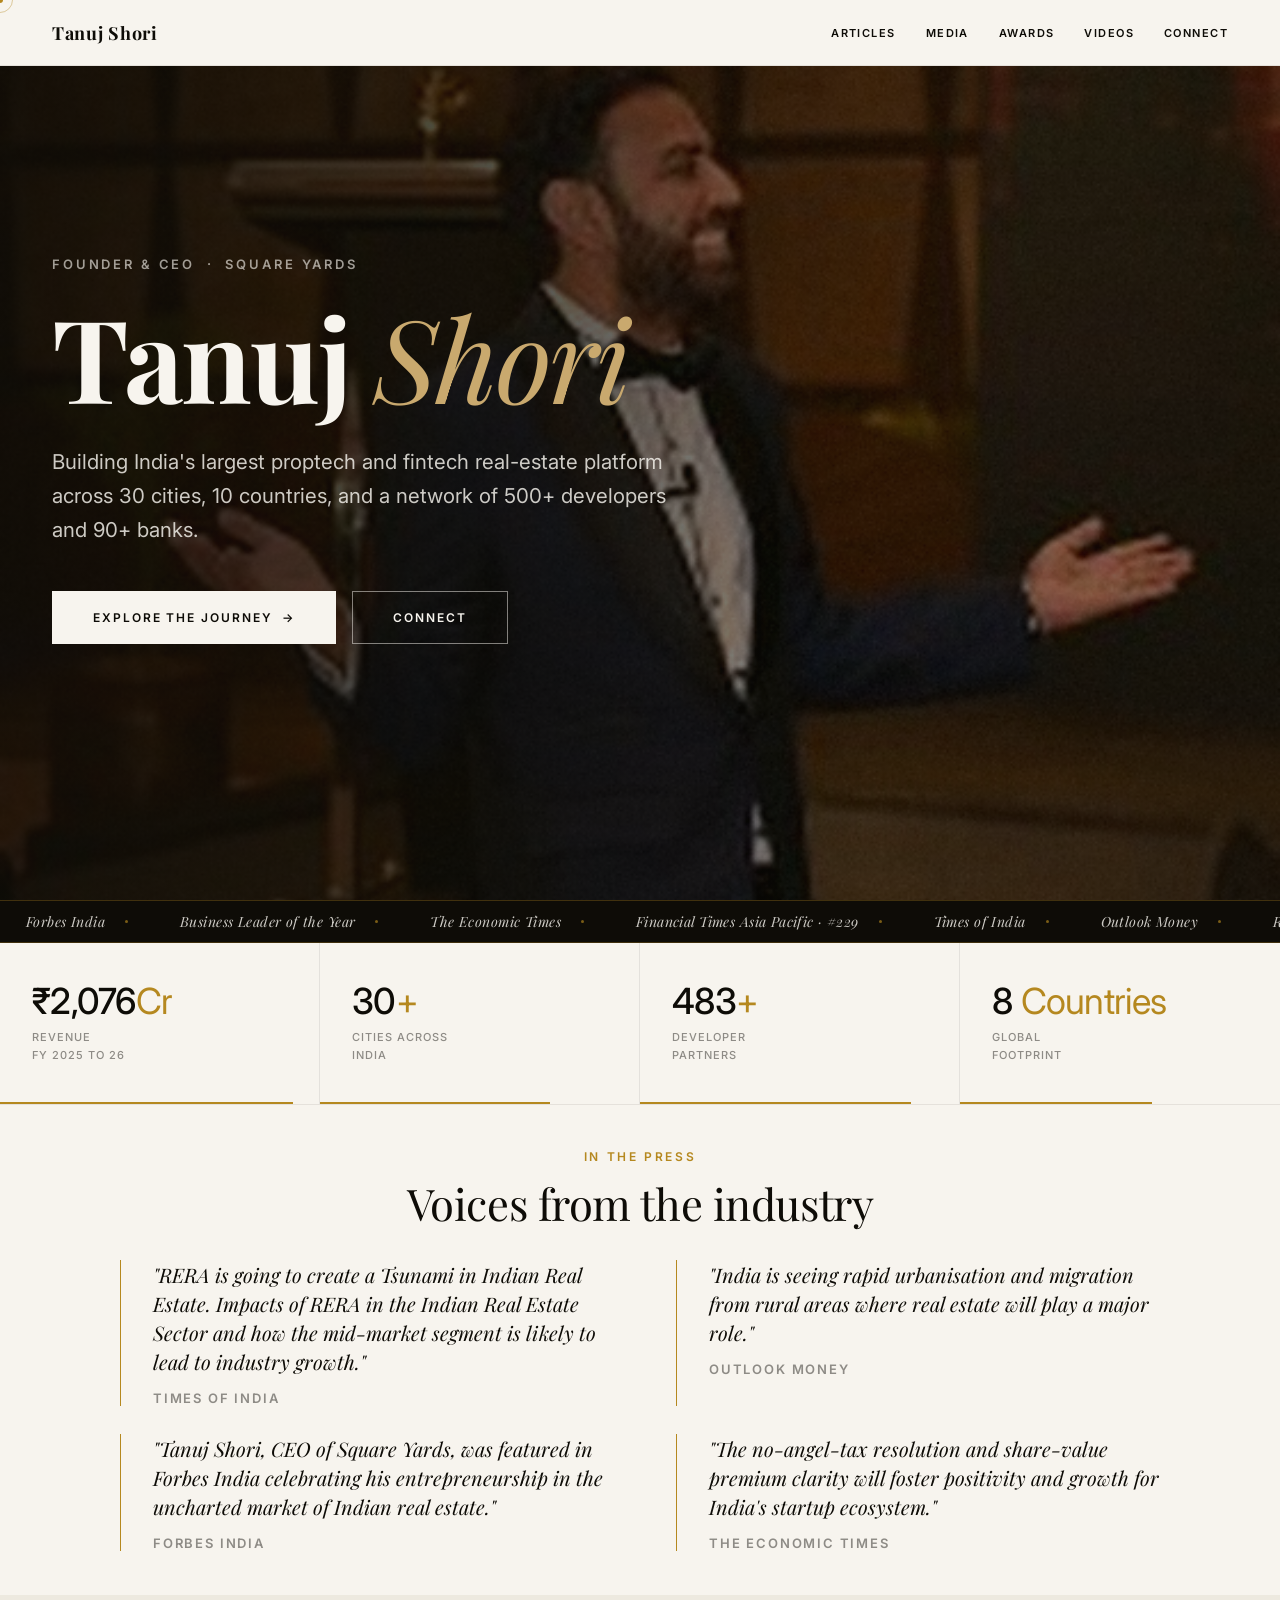
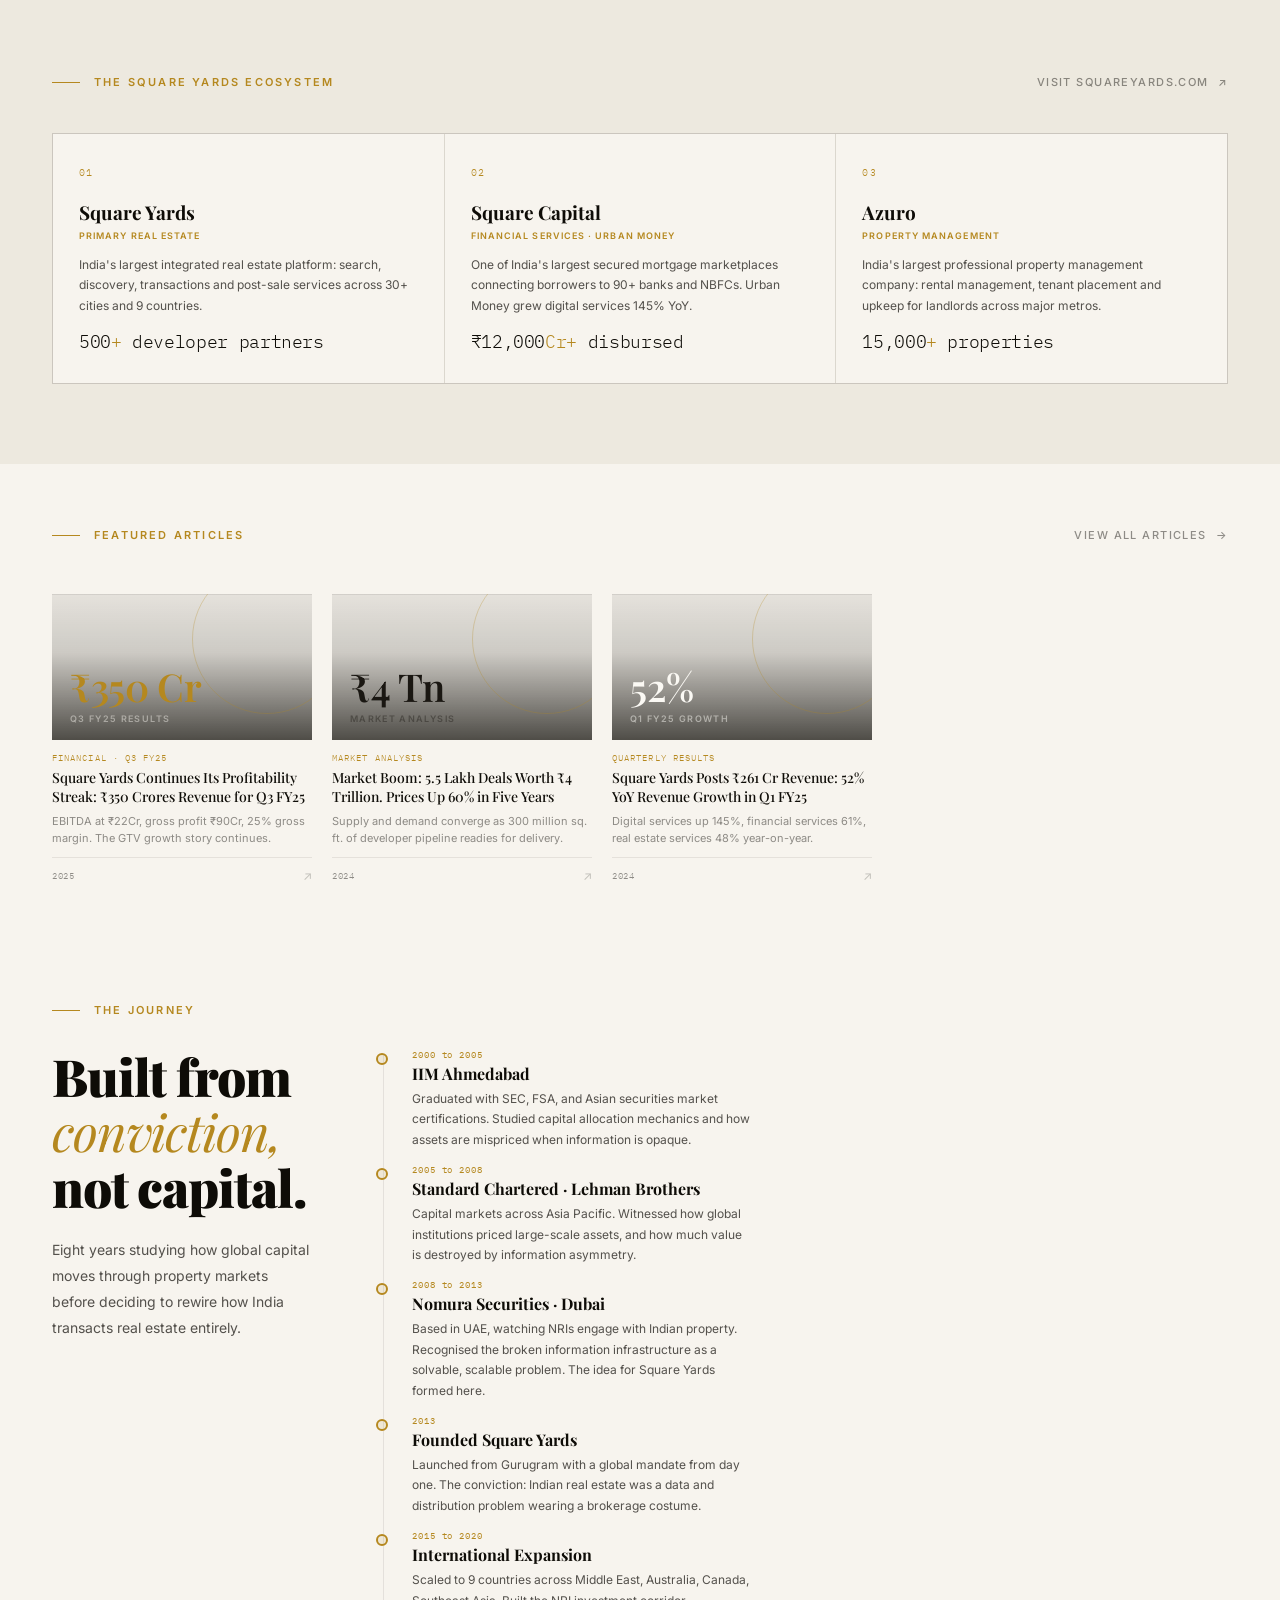
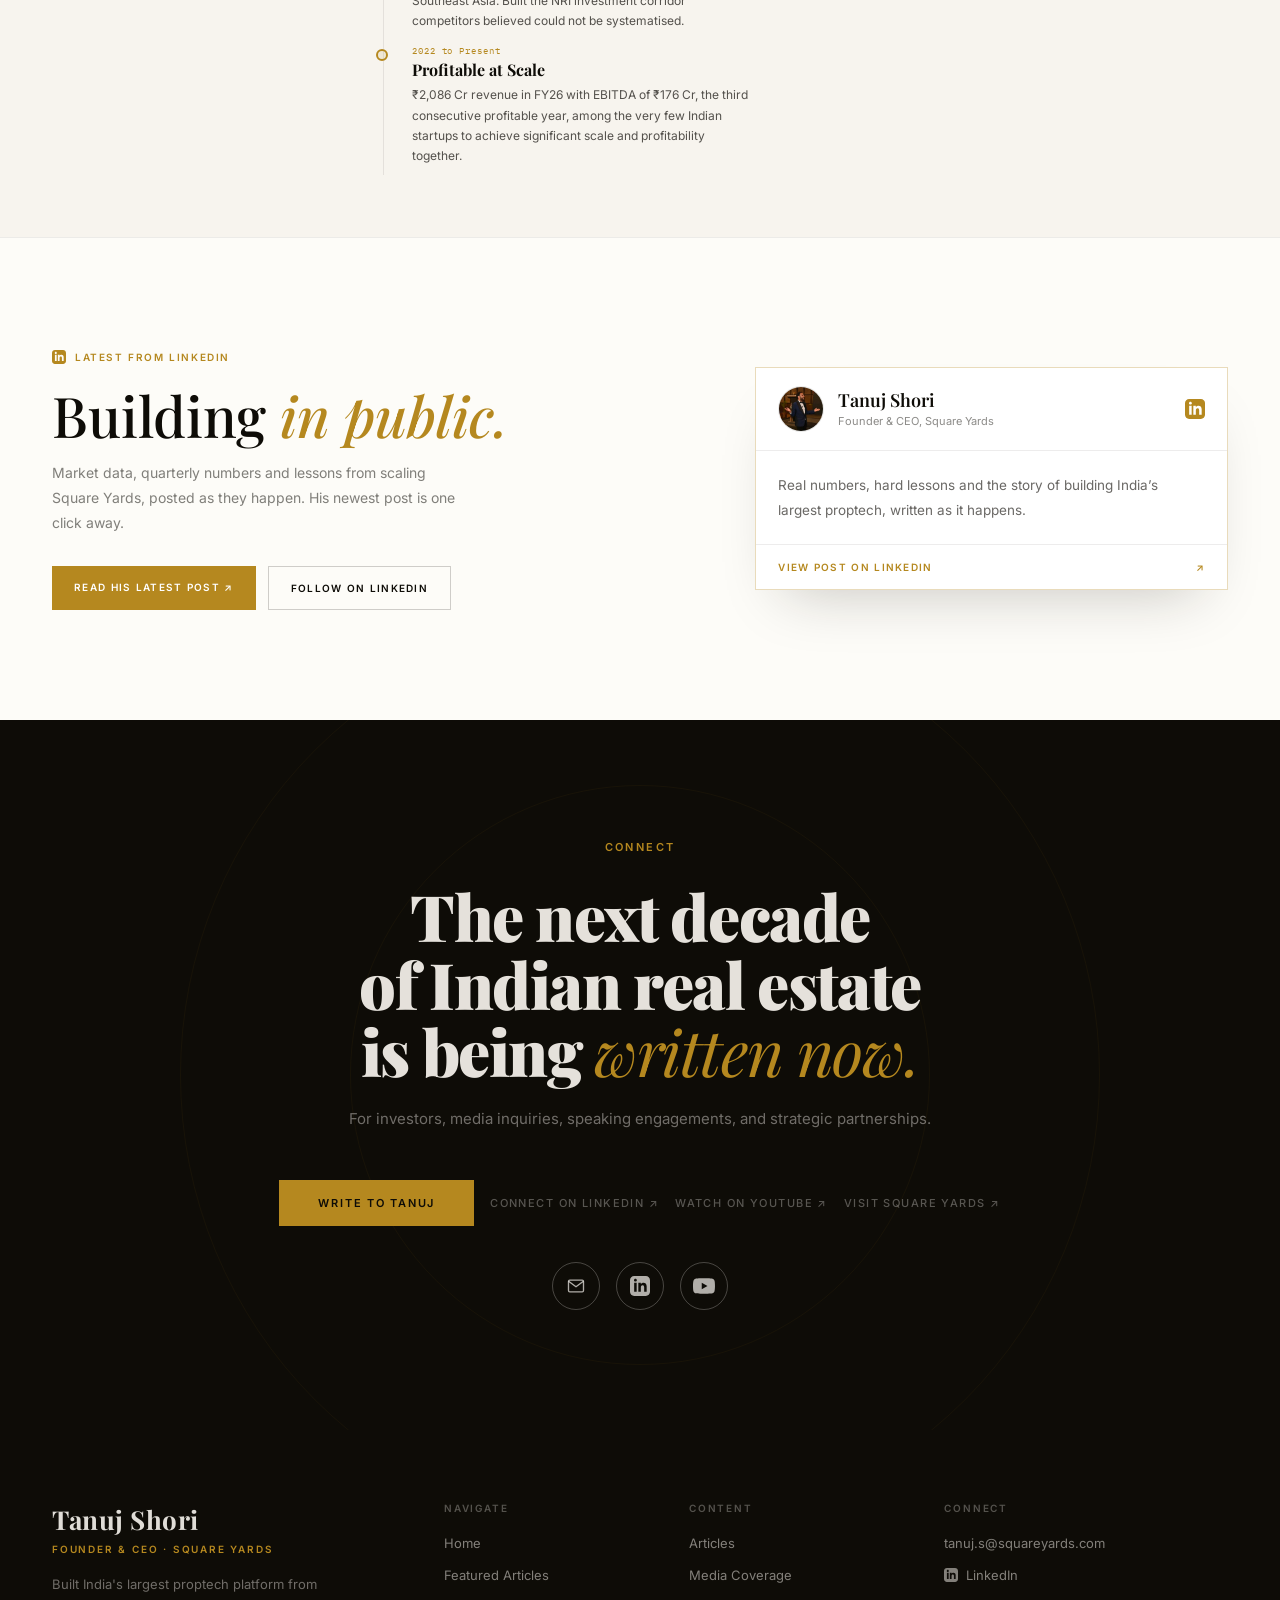
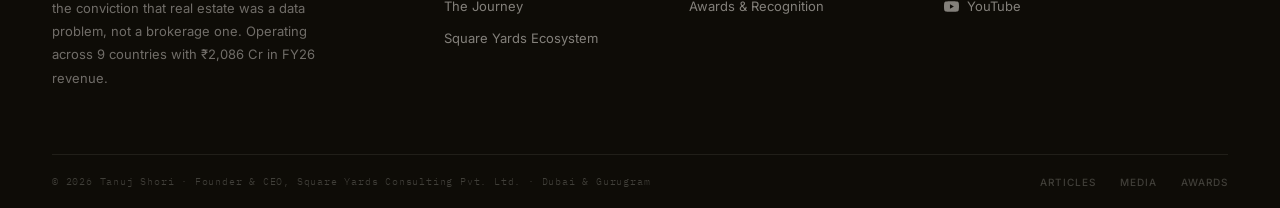
==== commit 8f5b1786: "Update index.html" ====
--- a/index.html
+++ b/index.html
@@ -251,7 +251,7 @@
 <!-- ── HERO ── -->
 <section class="hero-full" id="home">
   <div class="hero-bg">
-    <img src="https://i.ytimg.com/vi/I_3k0jMsdOc/maxresdefault.jpg" onerror="if(!this.dataset.f){this.dataset.f=1;this.src='https://i.ytimg.com/vi/I_3k0jMsdOc/hqdefault.jpg'}else{this.src='tanuj.png'}" alt="Tanuj Shori speaking on stage">
+    <img src="tanuj.png" alt="Tanuj Shori speaking on stage">
     <div class="hero-scrim"></div>
   </div>
   <div class="hero-content">
@@ -346,21 +346,21 @@
   </div>
   <div class="card-grid">
     <a href="https://www.tanujshori.com/article/square-yards-continues-its-profitability-streak-over-rs-350-crores-revenue-for-financial-year-2025-quarter-3/" target="_blank" rel="noopener" class="a-card rv">
-      <div class="a-card-img edt-cover ec-1"><span class="ec-motif">₹350 Cr</span><span class="ec-tag">Q3 FY25 Results</span></div>
+      <div class="a-card-img edt-cover ec-1" style="background-image:linear-gradient(to top,rgba(14,12,7,.72),rgba(14,12,7,.18) 60%,rgba(14,12,7,.08)),url('https://images.unsplash.com/photo-1551288049-bebda4e38f71?auto=format&fit=crop&w=900&q=80');background-size:cover;background-position:center;"><span class="ec-motif">₹350 Cr</span><span class="ec-tag">Q3 FY25 Results</span></div>
       <div class="a-card-cat">Financial · Q3 FY25</div>
       <div class="a-card-title">Square Yards Continues Its Profitability Streak: ₹350 Crores Revenue for Q3 FY25</div>
       <div class="a-card-excerpt">EBITDA at ₹22Cr, gross profit ₹90Cr, 25% gross margin. The GTV growth story continues.</div>
       <div class="a-card-meta"><span class="a-card-yr">2025</span><span class="a-card-arr">↗</span></div>
     </a>
     <a href="https://www.tanujshori.com/article/market-boom-5-5-lakh-deals-worth-rs-4-trillion-prices-skyrocket-60-percent-in-5-years/" target="_blank" rel="noopener" class="a-card rv d1">
-      <div class="a-card-img edt-cover ec-2"><span class="ec-motif">₹4 Tn</span><span class="ec-tag">Market Analysis</span></div>
+      <div class="a-card-img edt-cover ec-2" style="background-image:linear-gradient(to top,rgba(14,12,7,.72),rgba(14,12,7,.18) 60%,rgba(14,12,7,.08)),url('https://images.unsplash.com/photo-1477959858617-67f85cf4f1df?auto=format&fit=crop&w=900&q=80');background-size:cover;background-position:center;"><span class="ec-motif">₹4 Tn</span><span class="ec-tag">Market Analysis</span></div>
       <div class="a-card-cat">Market Analysis</div>
       <div class="a-card-title">Market Boom: 5.5 Lakh Deals Worth ₹4 Trillion. Prices Up 60% in Five Years</div>
       <div class="a-card-excerpt">Supply and demand converge as 300 million sq. ft. of developer pipeline readies for delivery.</div>
       <div class="a-card-meta"><span class="a-card-yr">2024</span><span class="a-card-arr">↗</span></div>
     </a>
     <a href="https://www.tanujshori.com/article/square-yards-posts-inr-261-revenue-registers-52-y-o-y-revenue-growth-in-q1-fy25/" target="_blank" rel="noopener" class="a-card rv d2">
-      <div class="a-card-img edt-cover ec-3"><span class="ec-motif">52%</span><span class="ec-tag">Q1 FY25 Growth</span></div>
+      <div class="a-card-img edt-cover ec-3" style="background-image:linear-gradient(to top,rgba(14,12,7,.72),rgba(14,12,7,.18) 60%,rgba(14,12,7,.08)),url('https://images.unsplash.com/photo-1460925895917-afdab827c52f?auto=format&fit=crop&w=900&q=80');background-size:cover;background-position:center;"><span class="ec-motif">52%</span><span class="ec-tag">Q1 FY25 Growth</span></div>
       <div class="a-card-cat">Quarterly Results</div>
       <div class="a-card-title">Square Yards Posts ₹261 Cr Revenue: 52% YoY Revenue Growth in Q1 FY25</div>
       <div class="a-card-excerpt">Digital services up 145%, financial services 61%, real estate services 48% year-on-year.</div>
--- a/shared.css
+++ b/shared.css
@@ -321,3 +321,34 @@
 .li-card-body{font-family:var(--sans,Inter);font-size:13.5px;line-height:1.8;color:rgba(26,23,18,.65);padding:22px;}
 .li-card-foot{display:flex;align-items:center;justify-content:space-between;padding:16px 22px;border-top:1px solid rgba(26,23,18,.08);font-family:var(--sans,Inter);font-size:10px;font-weight:600;letter-spacing:.13em;text-transform:uppercase;color:var(--gold,#B5881F);}
 @media(max-width:900px){.li-inner{grid-template-columns:1fr;gap:44px;}.li-sec{padding:80px var(--pad,7vw);}}
+
+/* Journey: pin the headline while the timeline scrolls */
+@media(min-width:1000px){
+  .journey-inner > div:first-child{position:sticky;top:120px;align-self:start;}
+}
+/* Editorial article covers (distinct, on-brand, no stock) */
+.edt-cover{position:relative;display:flex;flex-direction:column;justify-content:flex-end;align-items:flex-start;padding:16px 18px;overflow:hidden;}
+.edt-cover::after{content:'';position:absolute;right:-30px;top:-30px;width:150px;height:150px;border-radius:50%;border:1px solid rgba(181,136,31,.28);}
+.ec-motif{font-family:var(--serif,"Playfair Display");font-weight:600;font-size:clamp(30px,3vw,44px);line-height:1;letter-spacing:-.01em;position:relative;z-index:1;}
+.ec-tag{font-family:var(--sans,Inter);font-size:9px;font-weight:600;letter-spacing:.15em;text-transform:uppercase;margin-top:8px;opacity:.65;position:relative;z-index:1;}
+.ec-1{background:linear-gradient(135deg,#141109,#241D0E);}.ec-1 .ec-motif{color:var(--gold,#B5881F);}.ec-1 .ec-tag{color:rgba(247,244,238,.7);}
+.ec-2{background:linear-gradient(135deg,#EFE9DB,#E2D9C4);}.ec-2 .ec-motif{color:#1A1712;}.ec-2 .ec-tag{color:rgba(26,23,18,.6);}
+.ec-3{background:linear-gradient(135deg,#B5881F,#8F6A14);}.ec-3 .ec-motif{color:#FBF9F4;}.ec-3 .ec-tag{color:rgba(251,249,244,.75);}
+/* Distinct motifs on the articles page featured covers */
+.cover-1,.cover-2,.cover-3{position:relative;overflow:hidden;}
+.cover-1::after,.cover-2::after,.cover-3::after{position:absolute;right:-8px;top:-26px;font-family:var(--serif,"Playfair Display");font-weight:600;font-size:150px;line-height:1;pointer-events:none;}
+.cover-1::after{content:'₹';color:rgba(181,136,31,.14);}
+.cover-2::after{content:'№';color:rgba(26,23,18,.08);}
+.cover-3::after{content:'↗';color:rgba(251,249,244,.10);}
+/* Video group headers */
+.vg-head{display:flex;align-items:flex-end;justify-content:space-between;border-bottom:1px solid var(--ink08,rgba(26,23,18,.08));padding-bottom:14px;margin:56px var(--pad,7vw) 28px;}
+.vg-head:first-of-type{margin-top:0;}
+.vg-h{font-family:var(--serif,"Playfair Display");font-size:clamp(26px,3vw,38px);font-weight:500;color:var(--ink,#1A1712);line-height:1;}
+.vg-h span{color:var(--gold,#B5881F);}
+.vg-count{font-family:var(--sans,Inter);font-size:10px;font-weight:600;letter-spacing:.14em;text-transform:uppercase;color:rgba(26,23,18,.4);}
+.v-feature{margin:0 var(--pad,7vw) 56px;}
+.v-feature-frame{position:relative;aspect-ratio:16/9;border:1px solid var(--ink08,rgba(26,23,18,.1));background:#000;}
+.v-feature-frame iframe{position:absolute;inset:0;width:100%;height:100%;border:0;}
+.v-feature-cap{display:flex;justify-content:space-between;gap:16px;margin-top:14px;font-family:var(--sans,Inter);}
+.v-feature-t{font-family:var(--serif,"Playfair Display");font-size:20px;font-weight:500;color:var(--ink,#1A1712);}
+.v-feature-k{font-size:10px;font-weight:600;letter-spacing:.14em;text-transform:uppercase;color:var(--gold,#B5881F);align-self:center;white-space:nowrap;}
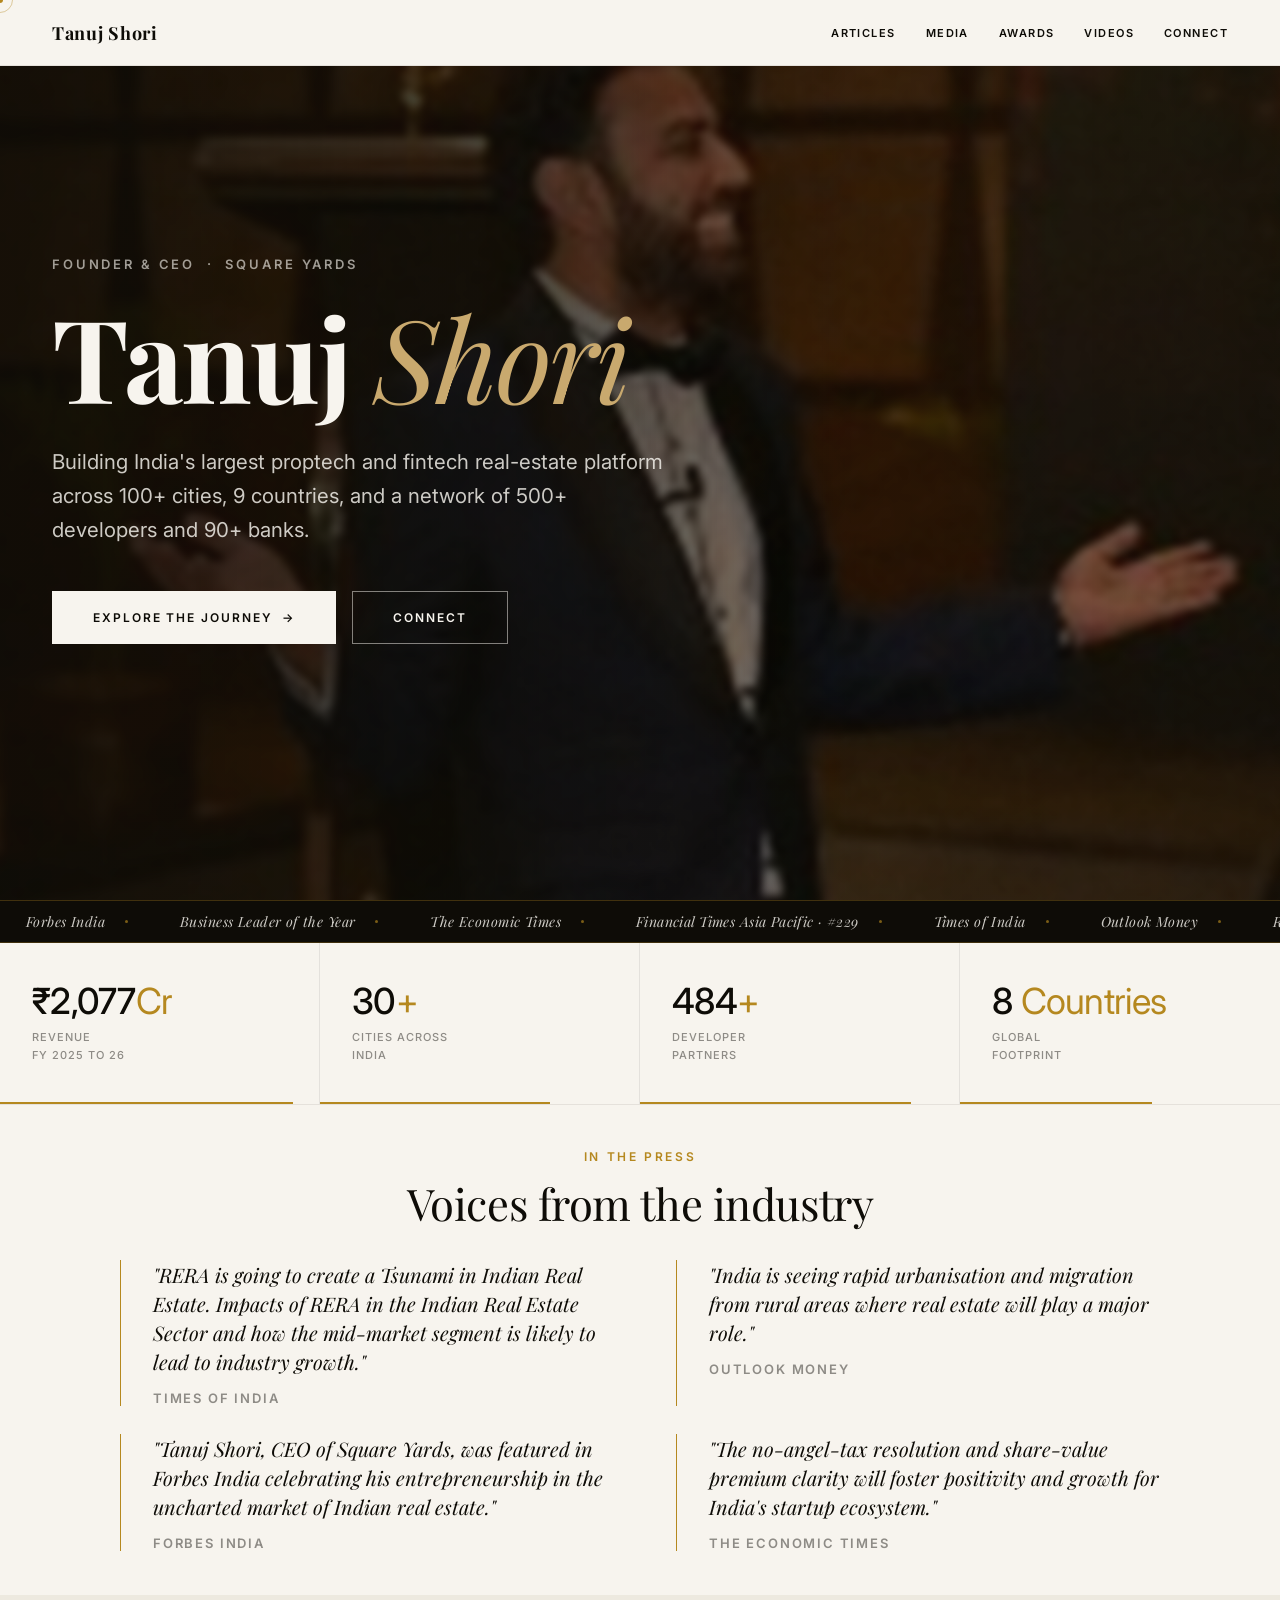
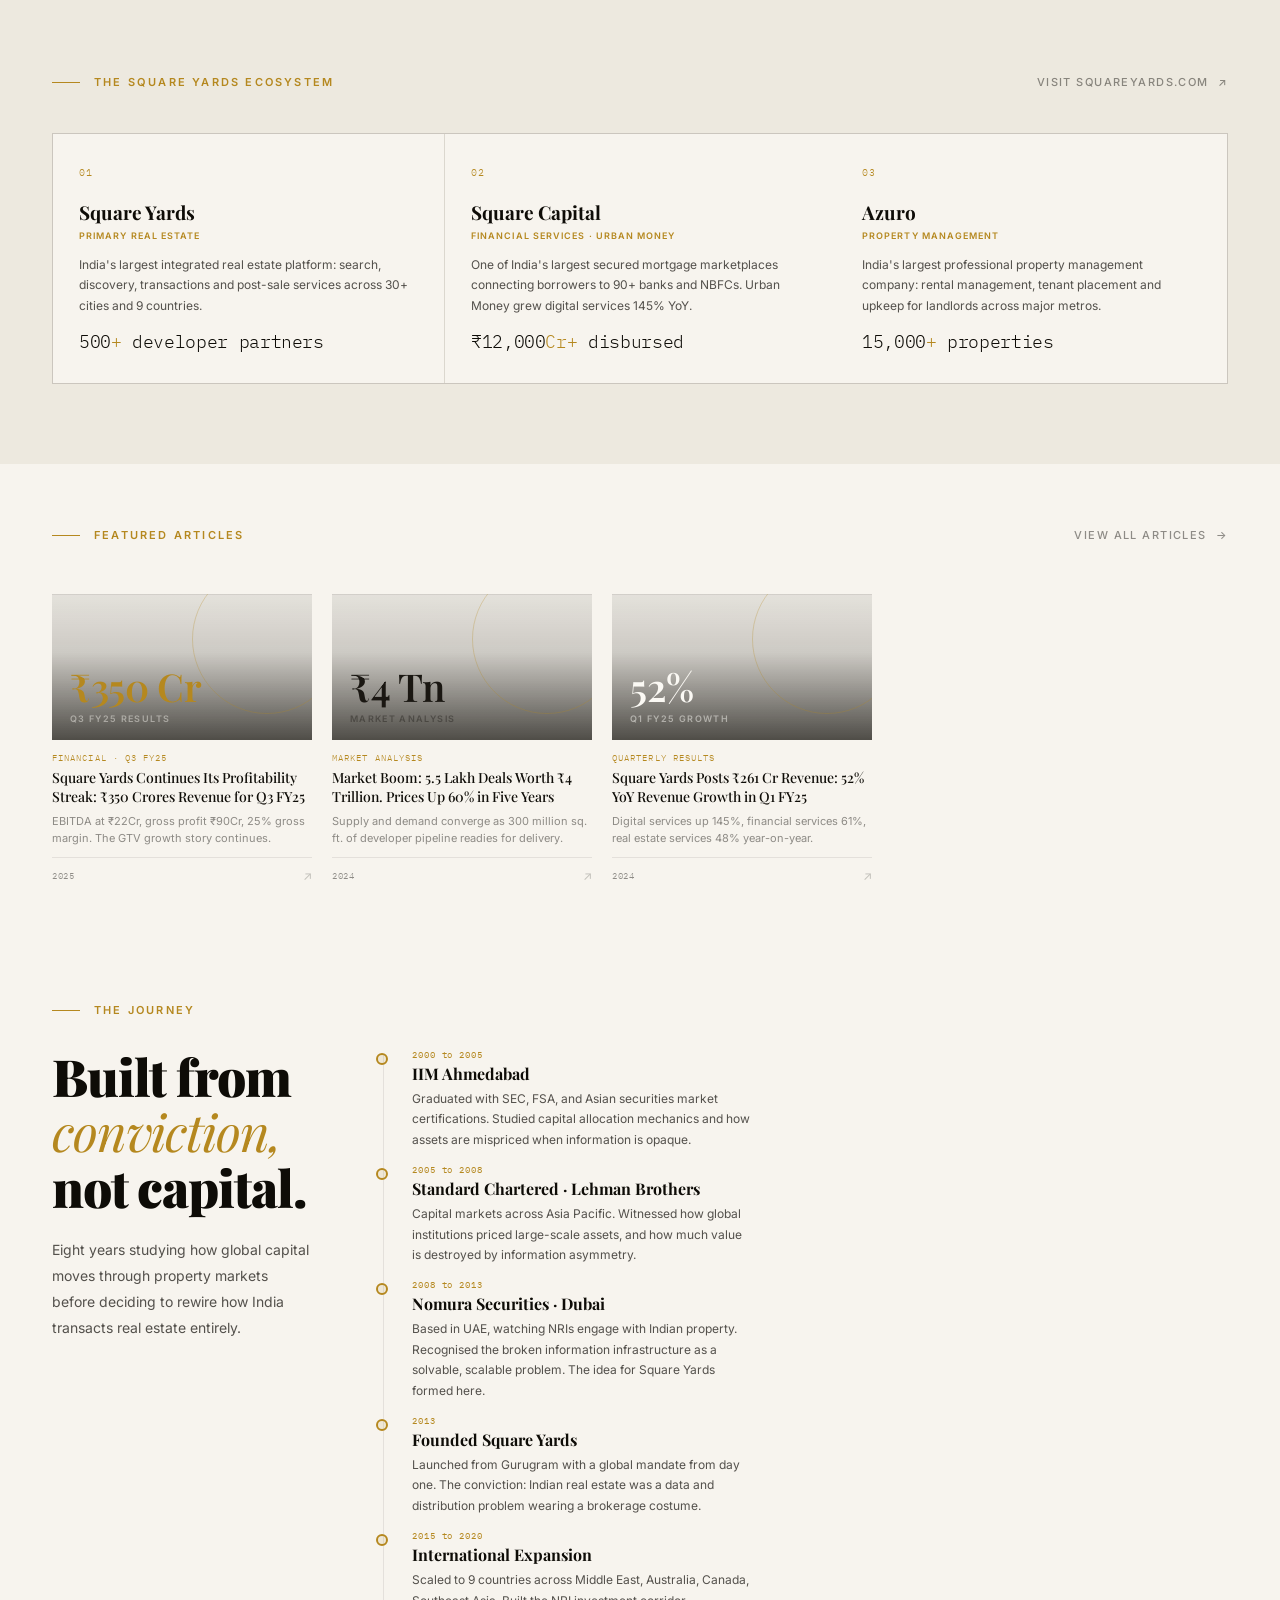
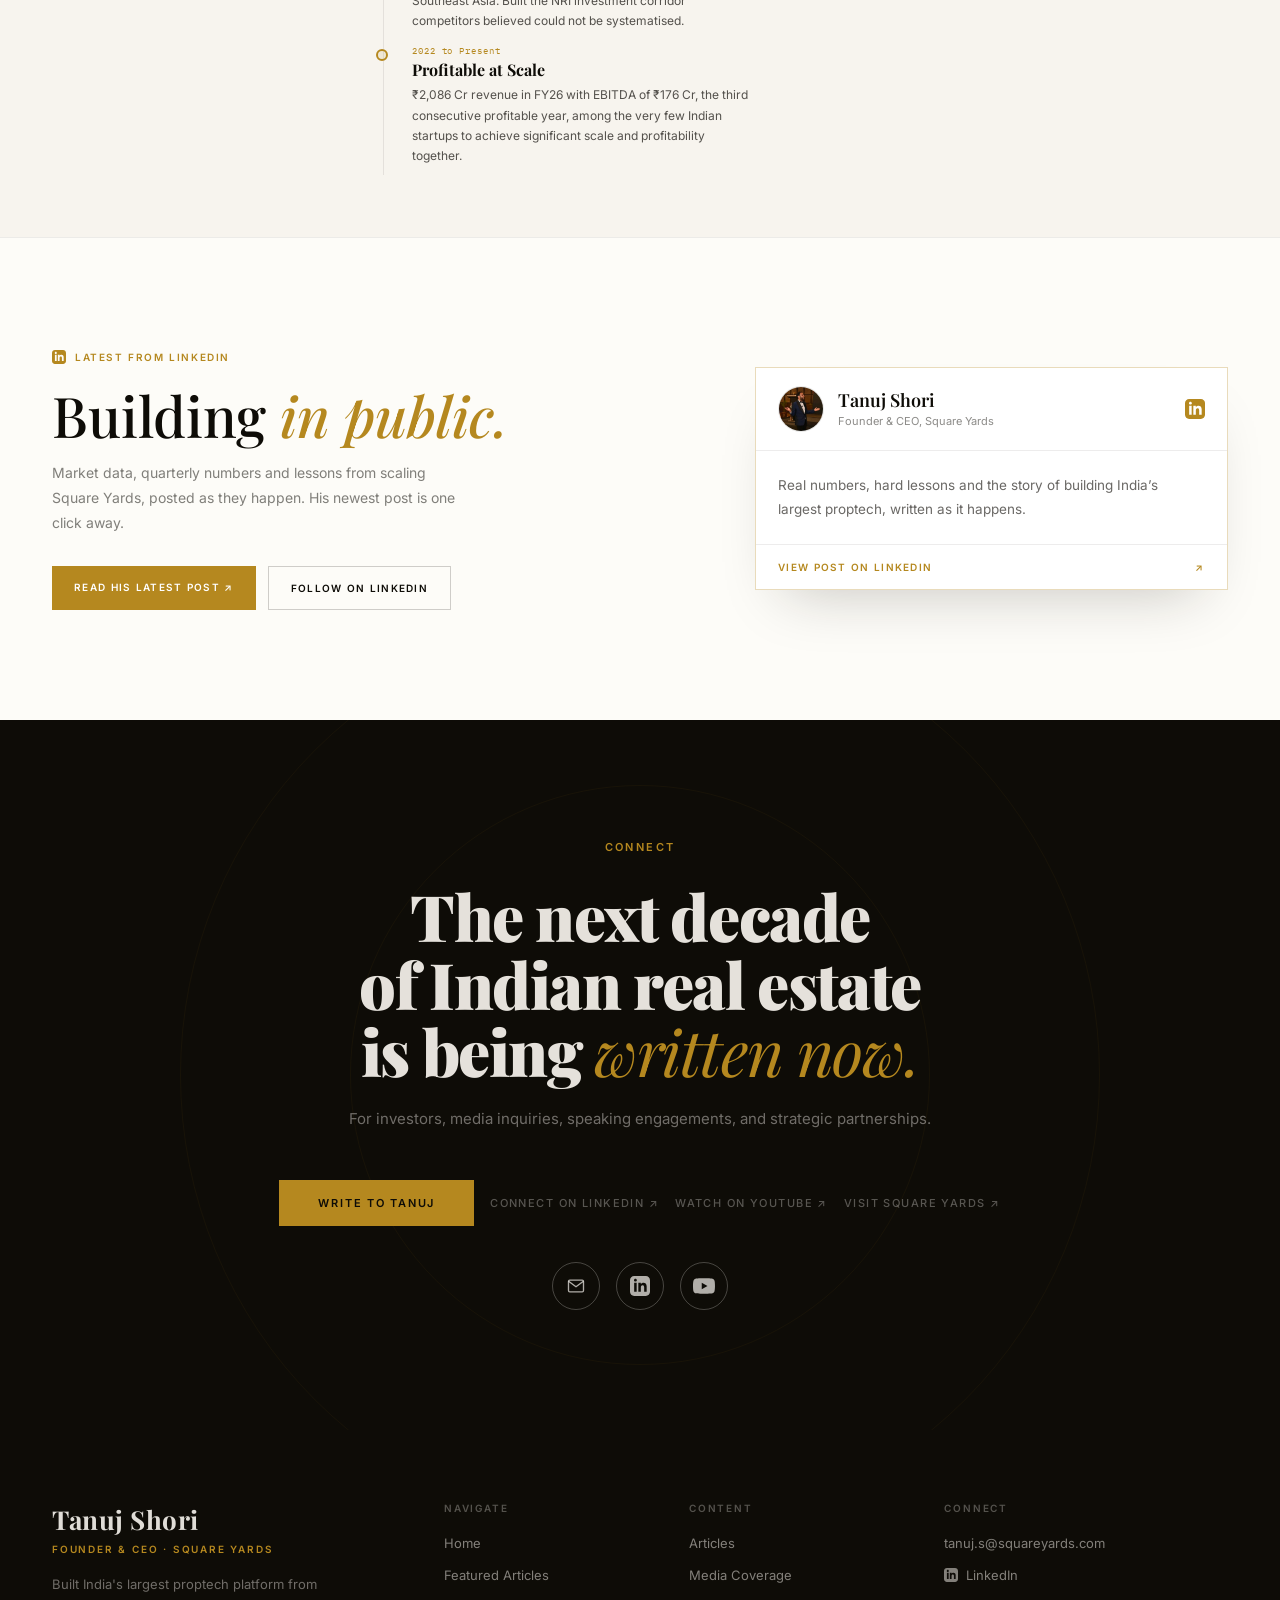
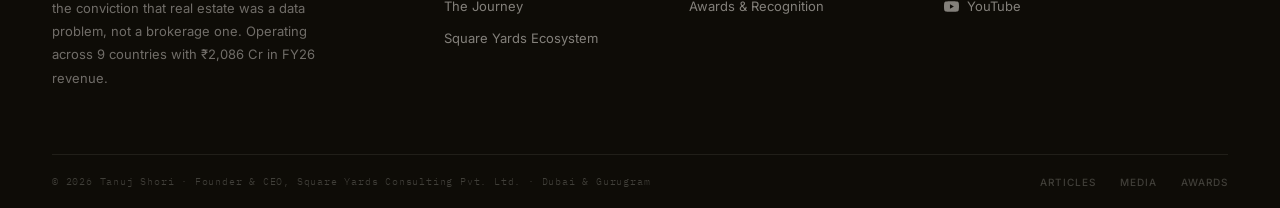
==== commit 3e599fae: "Update index.html" ====
--- a/index.html
+++ b/index.html
@@ -257,7 +257,7 @@
   <div class="hero-content">
     <div class="hf-eye rv">Founder &amp; CEO &nbsp;·&nbsp; Square Yards</div>
     <h1 class="hf-name rv d1">Tanuj <em>Shori</em></h1>
-    <p class="hf-desc rv d2">Building India's largest proptech and fintech real-estate platform across 30 cities, 10 countries, and a network of 500+ developers and 90+ banks.</p>
+    <p class="hf-desc rv d2">Building India's largest proptech and fintech real-estate platform across 100+ cities, 9 countries, and a network of 500+ developers and 90+ banks.</p>
     <div class="hf-ctas rv d3">
       <a href="#journey" class="hf-btn-light">Explore the Journey &nbsp;→</a>
       <a href="mailto:tanuj.s@squareyards.com" class="hf-btn-dark">Connect</a>
--- a/shared.css
+++ b/shared.css
@@ -352,3 +352,31 @@
 .v-feature-cap{display:flex;justify-content:space-between;gap:16px;margin-top:14px;font-family:var(--sans,Inter);}
 .v-feature-t{font-family:var(--serif,"Playfair Display");font-size:20px;font-weight:500;color:var(--ink,#1A1712);}
 .v-feature-k{font-size:10px;font-weight:600;letter-spacing:.14em;text-transform:uppercase;color:var(--gold,#B5881F);align-self:center;white-space:nowrap;}
+
+/* Featured covers: real photography under the gold motifs */
+.cover-1{background-image:linear-gradient(to top,rgba(14,12,7,.72),rgba(14,12,7,.28) 55%,rgba(14,12,7,.12)),url('https://images.unsplash.com/photo-1551288049-bebda4e38f71?auto=format&fit=crop&w=900&q=80') !important;background-size:cover !important;background-position:center !important;}
+.cover-2{background-image:linear-gradient(to top,rgba(14,12,7,.72),rgba(14,12,7,.28) 55%,rgba(14,12,7,.12)),url('https://images.unsplash.com/photo-1477959858617-67f85cf4f1df?auto=format&fit=crop&w=900&q=80') !important;background-size:cover !important;background-position:center !important;}
+.cover-3{background-image:linear-gradient(to top,rgba(14,12,7,.72),rgba(14,12,7,.28) 55%,rgba(14,12,7,.12)),url('https://images.unsplash.com/photo-1512917774080-9991f1c4c750?auto=format&fit=crop&w=900&q=80') !important;background-size:cover !important;background-position:center !important;}
+.cover-4{background-image:linear-gradient(to top,rgba(14,12,7,.72),rgba(14,12,7,.28) 55%,rgba(14,12,7,.12)),url('https://images.unsplash.com/photo-1460925895917-afdab827c52f?auto=format&fit=crop&w=900&q=80') !important;background-size:cover !important;background-position:center !important;}
+.cover-5{background-image:linear-gradient(to top,rgba(14,12,7,.72),rgba(14,12,7,.28) 55%,rgba(14,12,7,.12)),url('https://images.unsplash.com/photo-1512453979798-5ea266f8880c?auto=format&fit=crop&w=900&q=80') !important;background-size:cover !important;background-position:center !important;}
+.cover-6{background-image:linear-gradient(to top,rgba(14,12,7,.72),rgba(14,12,7,.28) 55%,rgba(14,12,7,.12)),url('https://images.unsplash.com/photo-1521737604893-d14cc237f11d?auto=format&fit=crop&w=900&q=80') !important;background-size:cover !important;background-position:center !important;}
+.cover-7{background-image:linear-gradient(to top,rgba(14,12,7,.72),rgba(14,12,7,.28) 55%,rgba(14,12,7,.12)),url('https://images.unsplash.com/photo-1485827404703-89b55fcc595e?auto=format&fit=crop&w=900&q=80') !important;background-size:cover !important;background-position:center !important;}
+.cover-8{background-image:linear-gradient(to top,rgba(14,12,7,.72),rgba(14,12,7,.28) 55%,rgba(14,12,7,.12)),url('https://images.unsplash.com/photo-1600607687939-ce8a6c25118c?auto=format&fit=crop&w=900&q=80') !important;background-size:cover !important;background-position:center !important;}
+.cover-9{background-image:linear-gradient(to top,rgba(14,12,7,.72),rgba(14,12,7,.28) 55%,rgba(14,12,7,.12)),url('https://images.unsplash.com/photo-1431540015161-0bf868a2d407?auto=format&fit=crop&w=900&q=80') !important;background-size:cover !important;background-position:center !important;}
+.feat-sm{color:#F7F4EE;}
+.feat-sm .feat-sm-title{color:#F7F4EE;}
+.feat-sm .feat-sm-cat{color:rgba(247,244,238,.75);}
+.feat-sm .feat-sm-yr{color:rgba(247,244,238,.55);}
+.feat-sm>*{position:relative;z-index:1;}
+
+.mag-photo{aspect-ratio:16/9;background-size:cover;background-position:center;margin-bottom:16px;filter:saturate(.92) contrast(1.02);transition:filter .4s;}
+.mag-card:hover .mag-photo{filter:saturate(1.05) contrast(1.05);}
+/* Cinematic hero treatment */
+.hero-bg img{transform:scale(1.08);filter:blur(3px) brightness(.88) saturate(1.05) sepia(5%);will-change:transform;}
+/* Blur-up reveals */
+.rv{filter:blur(9px);transition:opacity .85s cubic-bezier(.16,1,.3,1),transform .85s cubic-bezier(.16,1,.3,1),filter .85s cubic-bezier(.16,1,.3,1);}
+.rv.vis{filter:blur(0);}
+@media(prefers-reduced-motion:reduce){.rv{filter:none !important;}}
+/* Card tilt glare */
+.tg-glare{position:absolute;inset:0;pointer-events:none;opacity:0;transition:opacity .3s;z-index:3;}
+[data-tilt]{will-change:transform;}
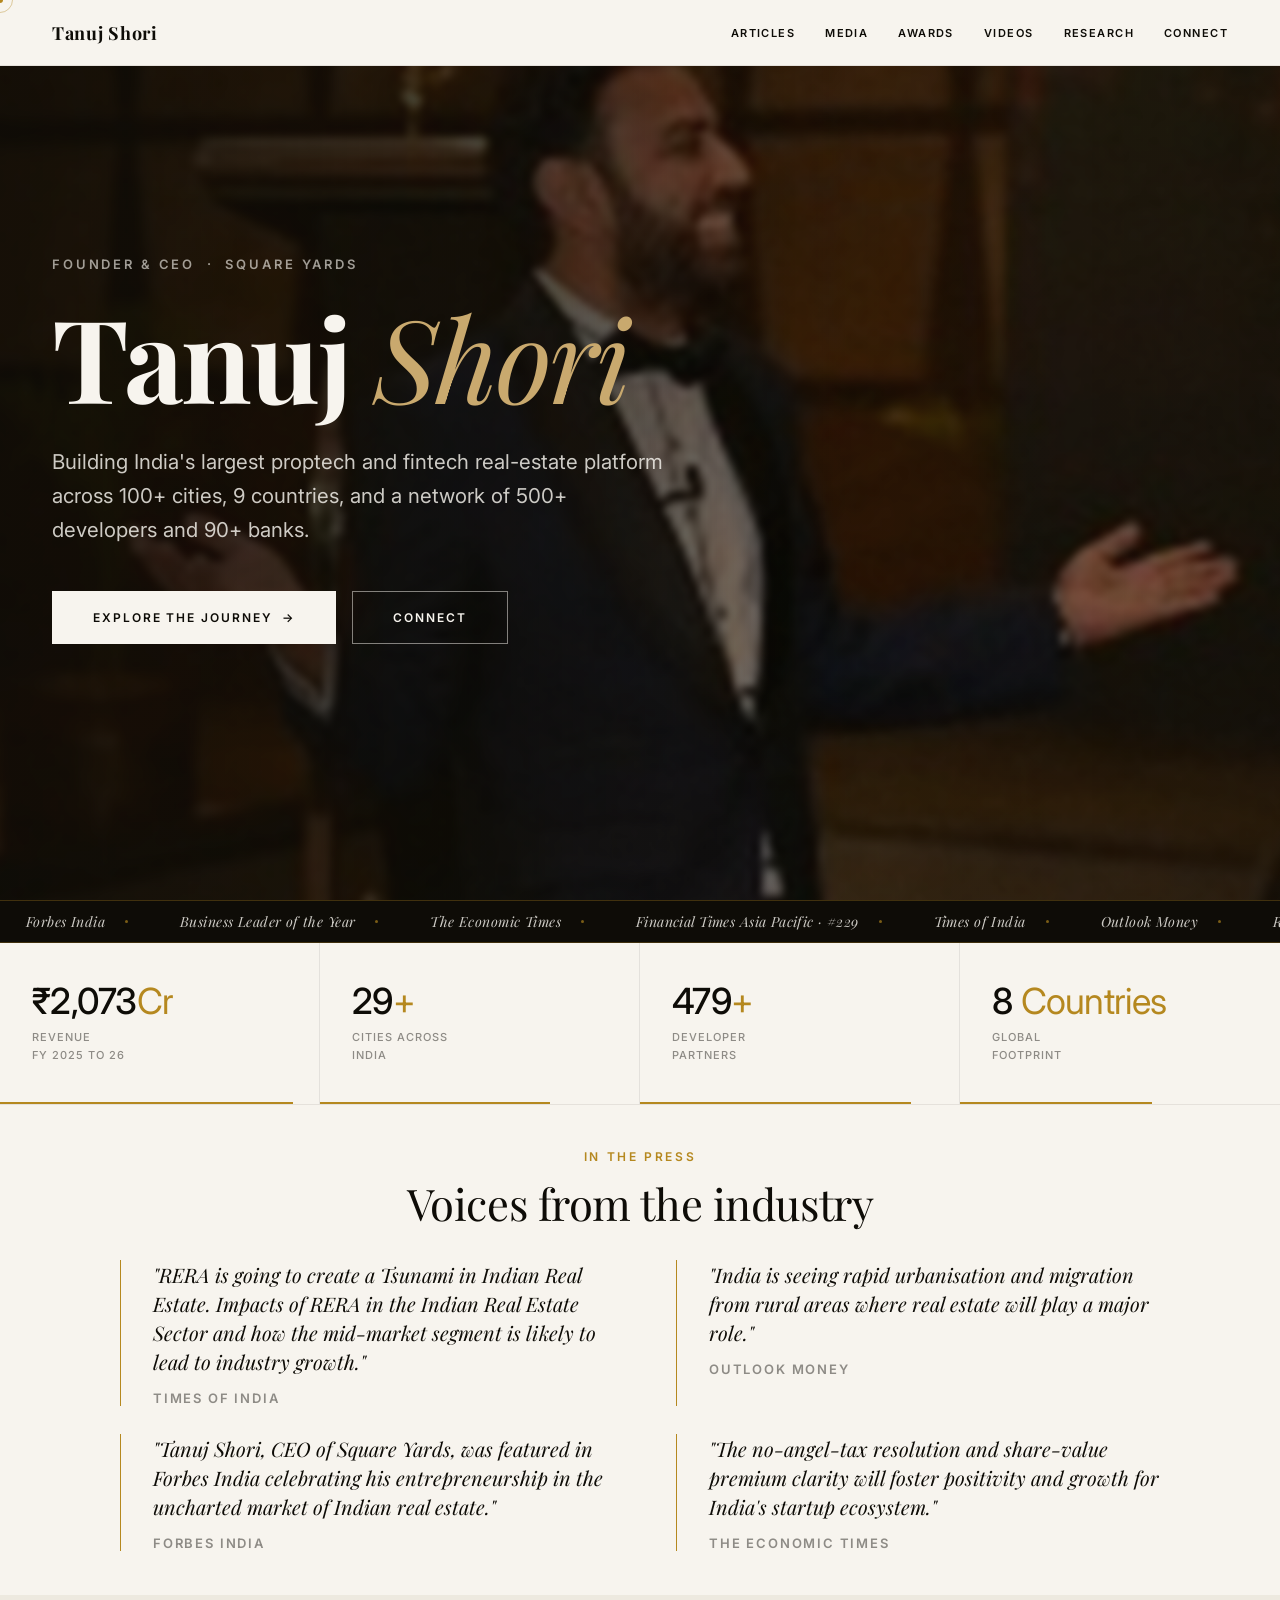
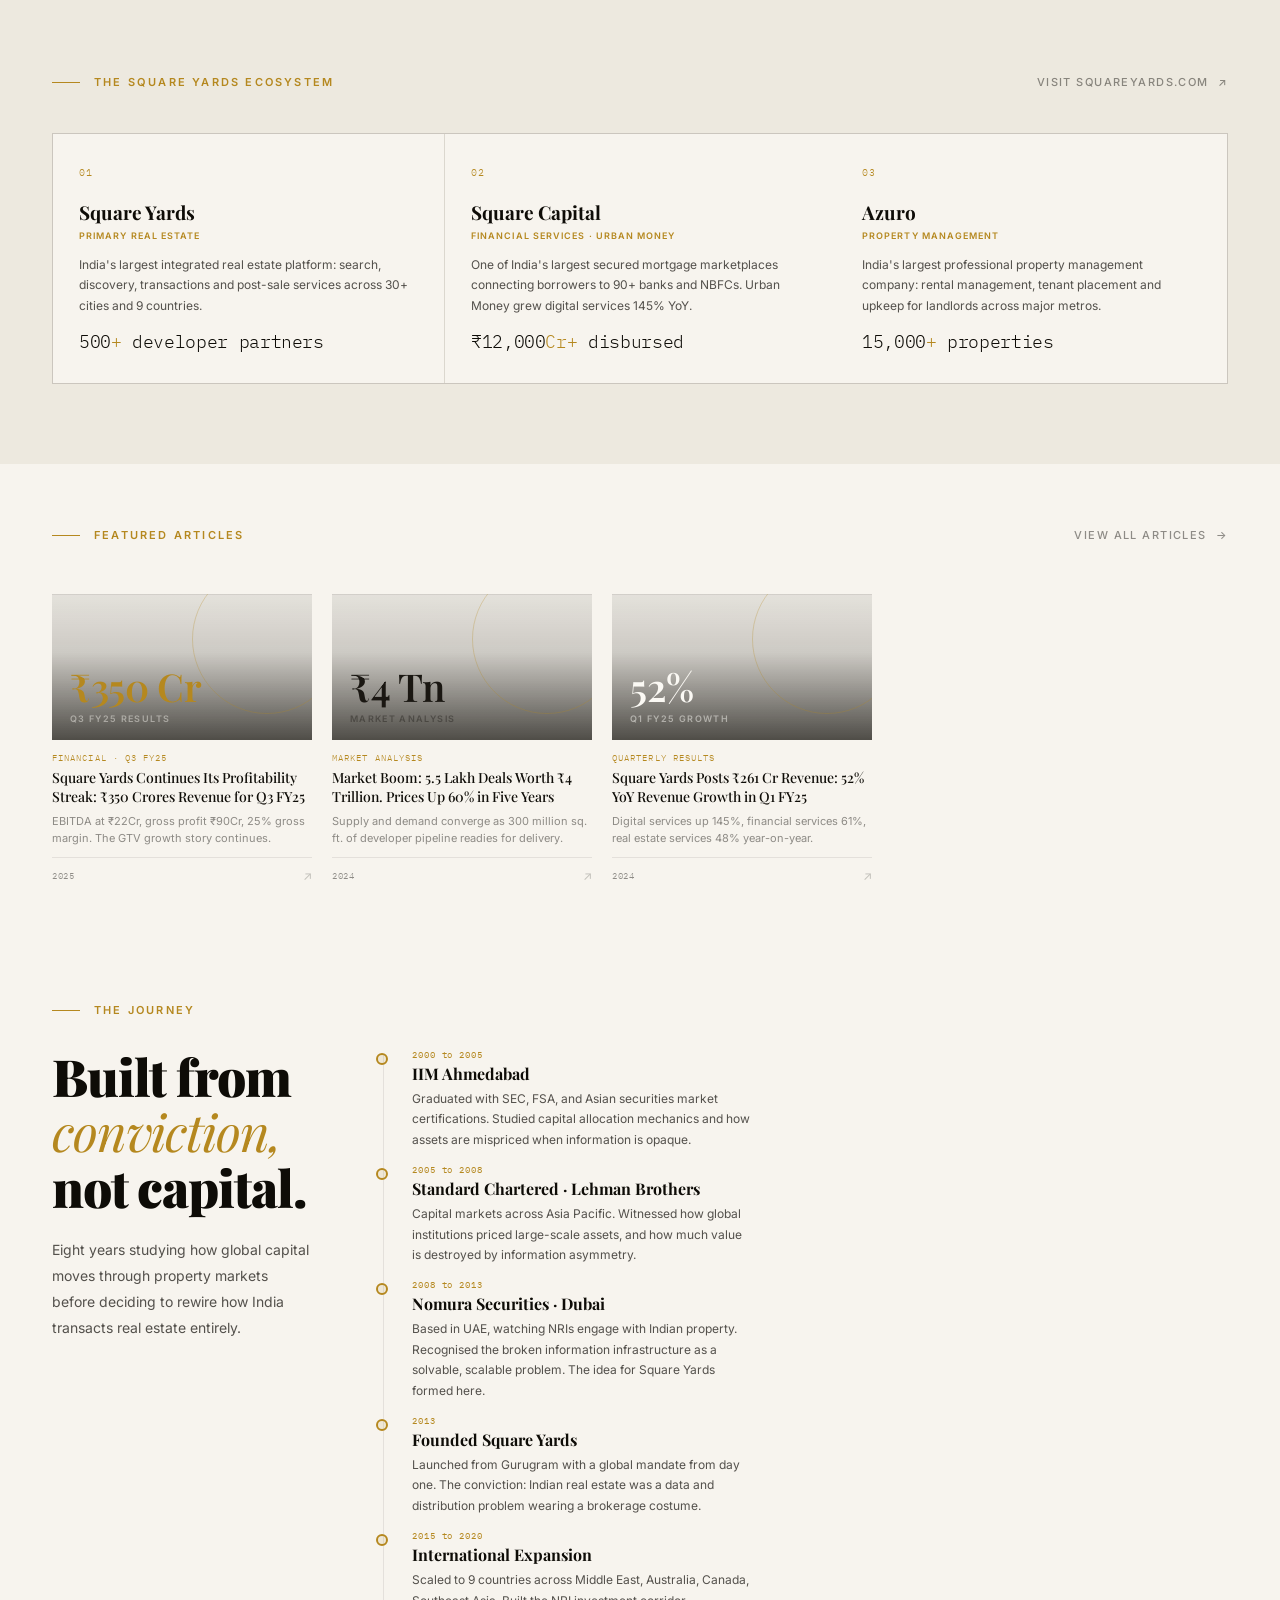
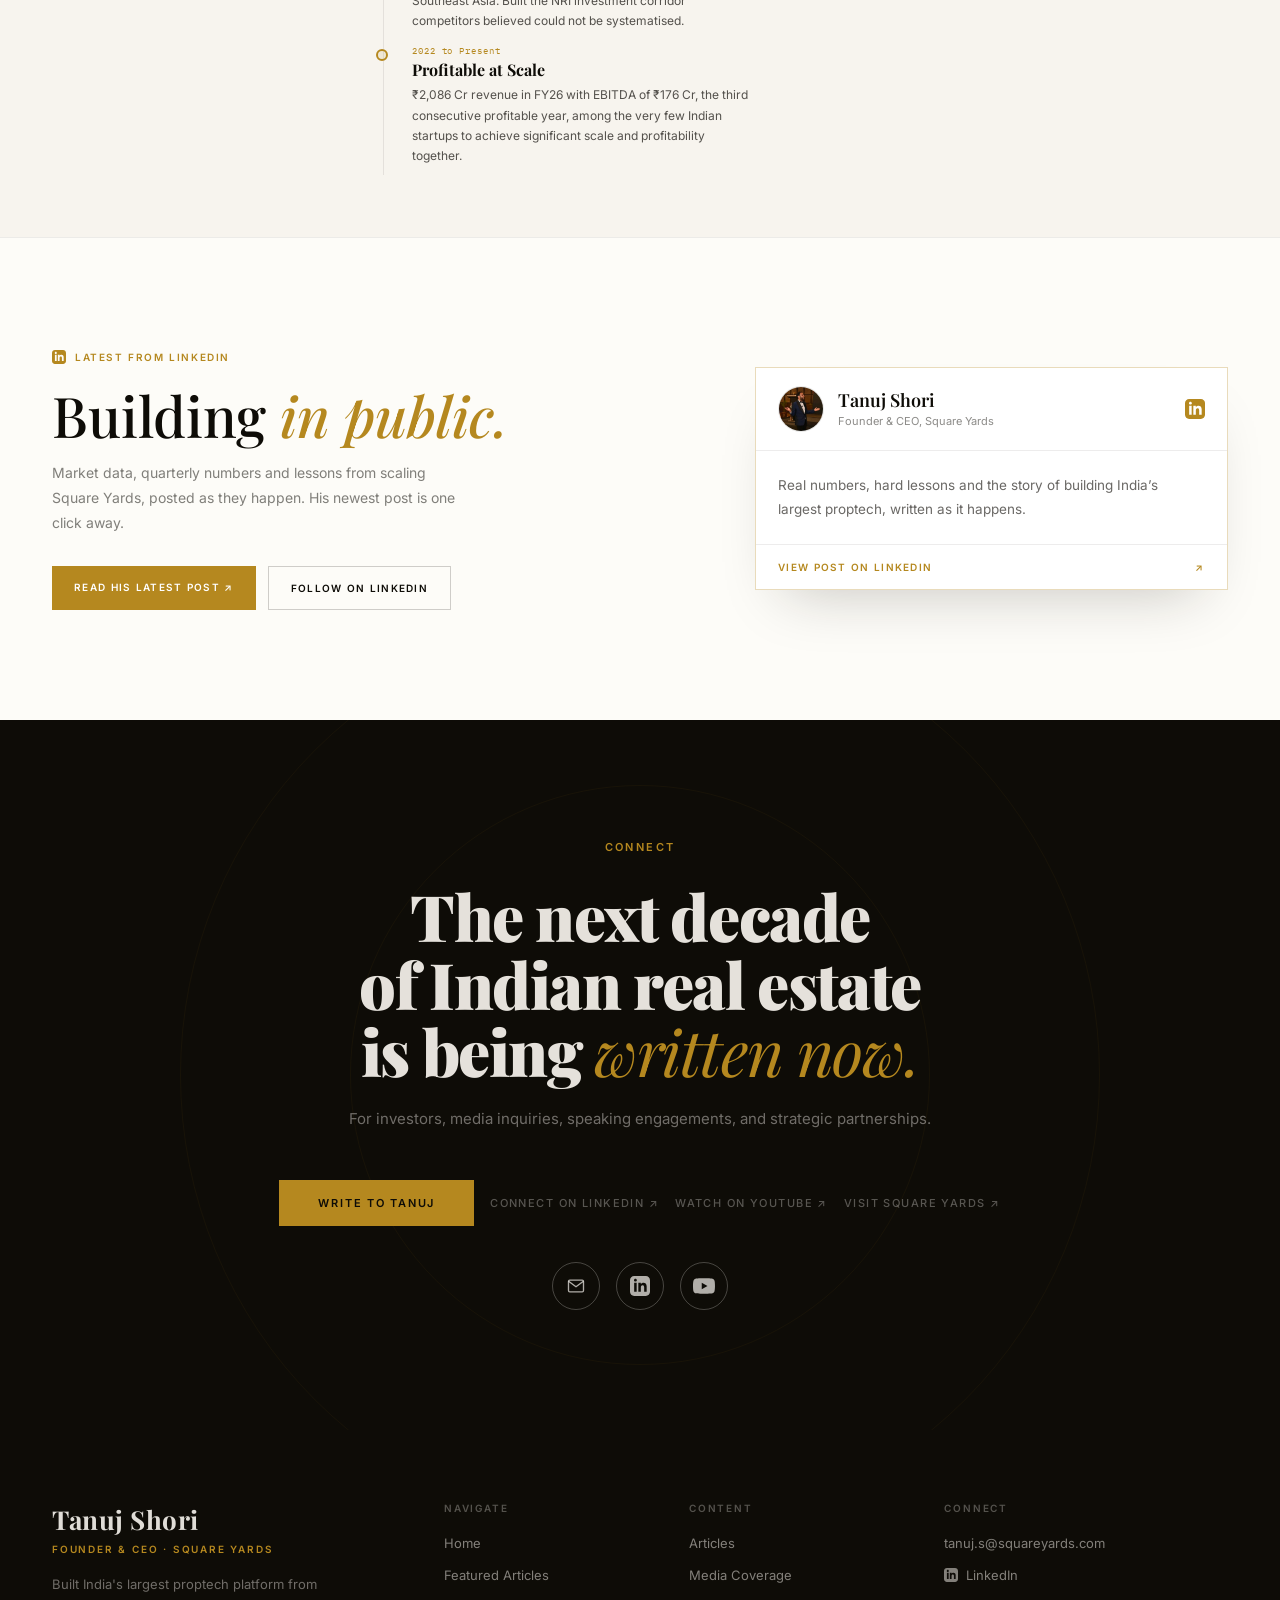
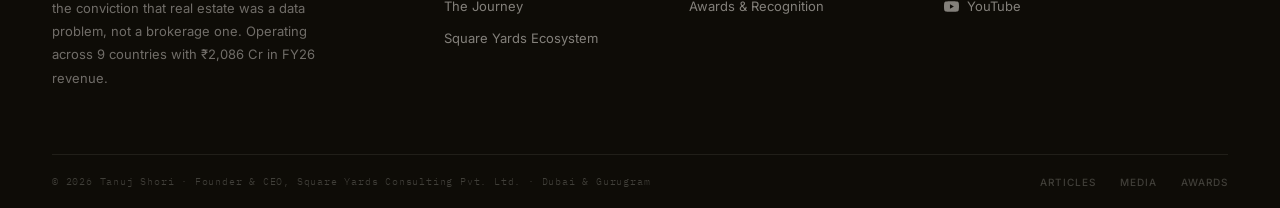
==== commit 72865c05: "Update index.html" ====
--- a/index.html
+++ b/index.html
@@ -235,6 +235,7 @@
     <a href="media.html" class="nav-a">Media</a>
     <a href="awards.html" class="nav-a">Awards</a>
     <a href="videos.html" class="nav-a">Videos</a>
+    <a href="research.html" class="nav-a">Research</a>
     <a href="index.html#connect" class="nav-a">Connect</a>
   </div>
   <div class="burger" id="burger"><span></span><span></span><span></span></div>
@@ -245,6 +246,7 @@
   <a href="media.html" class="mob-a">Media</a>
   <a href="awards.html" class="mob-a">Awards</a>
   <a href="videos.html" class="mob-a">Videos</a>
+  <a href="research.html" class="mob-a">Research</a>
   <a href="index.html#connect" class="mob-a">Connect</a>
 </div>
 
--- a/shared.css
+++ b/shared.css
@@ -380,3 +380,6 @@
 /* Card tilt glare */
 .tg-glare{position:absolute;inset:0;pointer-events:none;opacity:0;transition:opacity .3s;z-index:3;}
 [data-tilt]{will-change:transform;}
+
+/* Retire the sliding cover panel; blur-up reveals handle entrances now */
+.img-rev::after{display:none !important;}
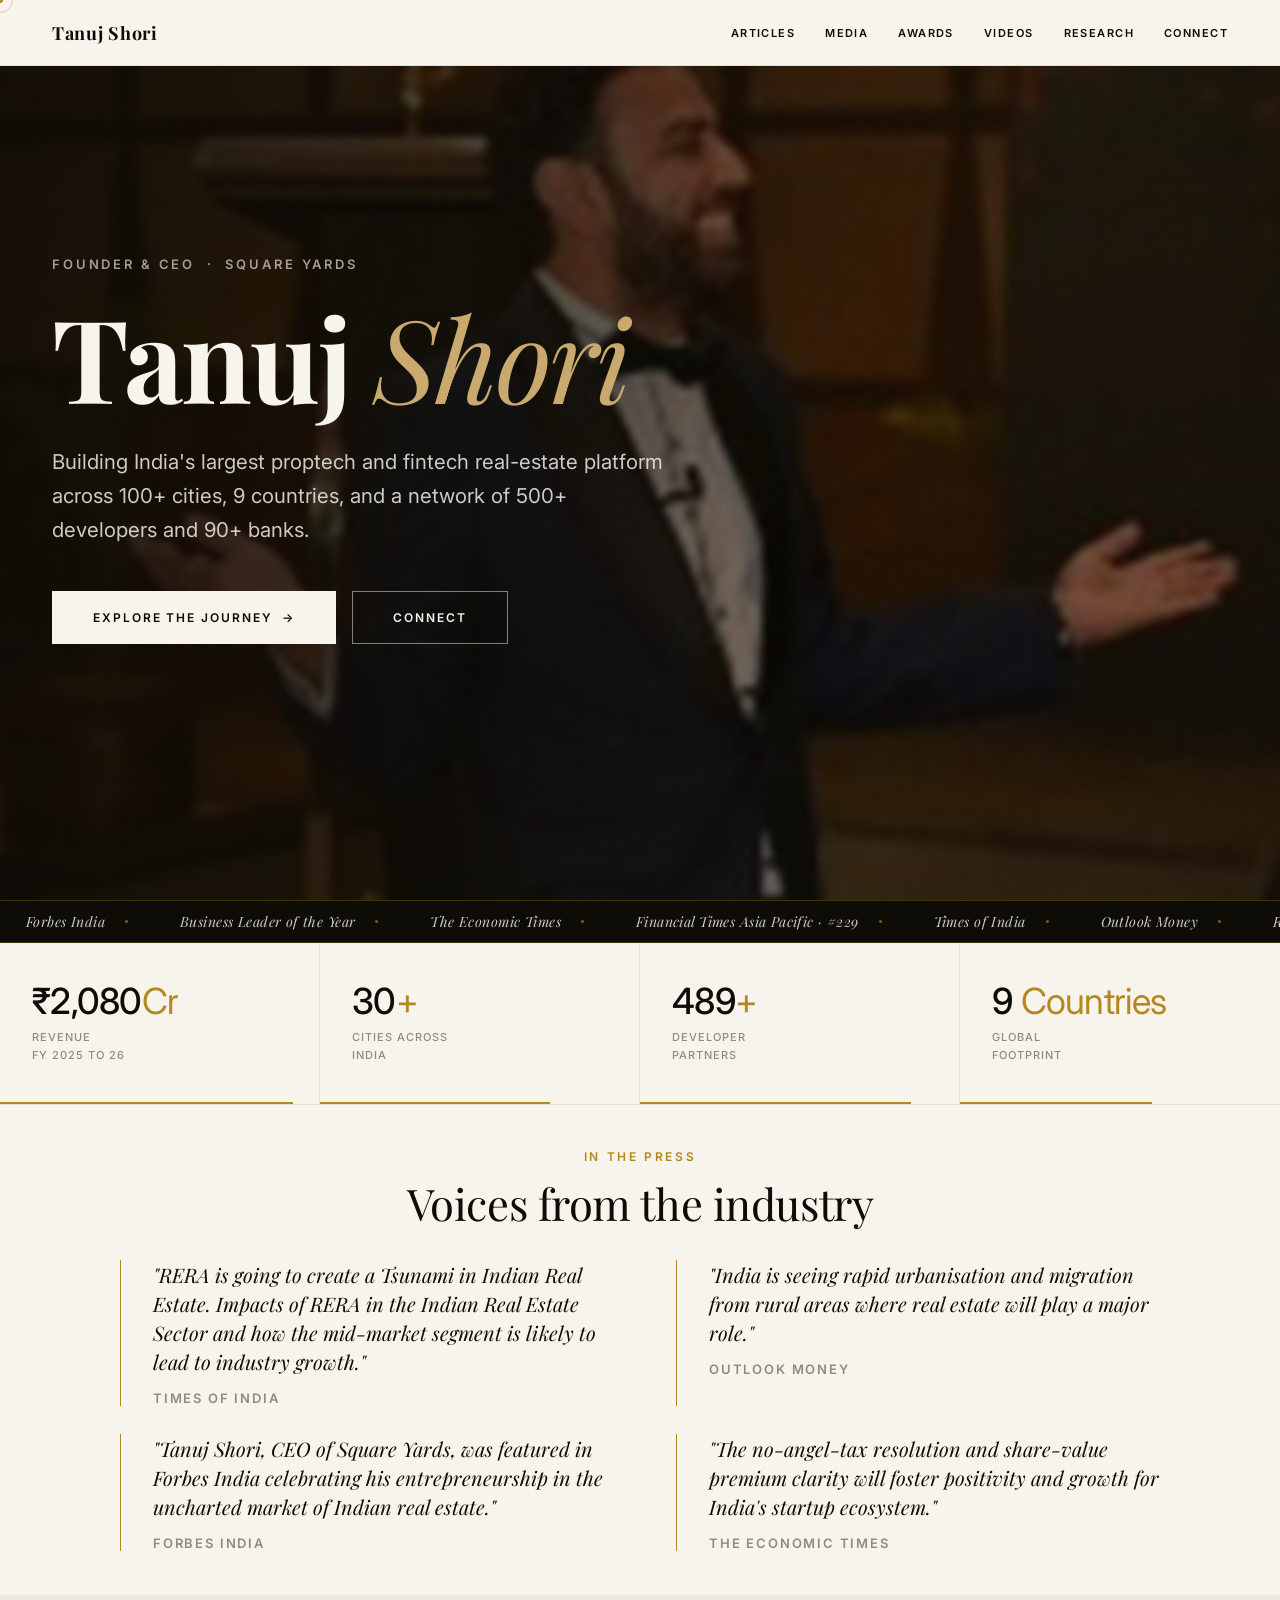
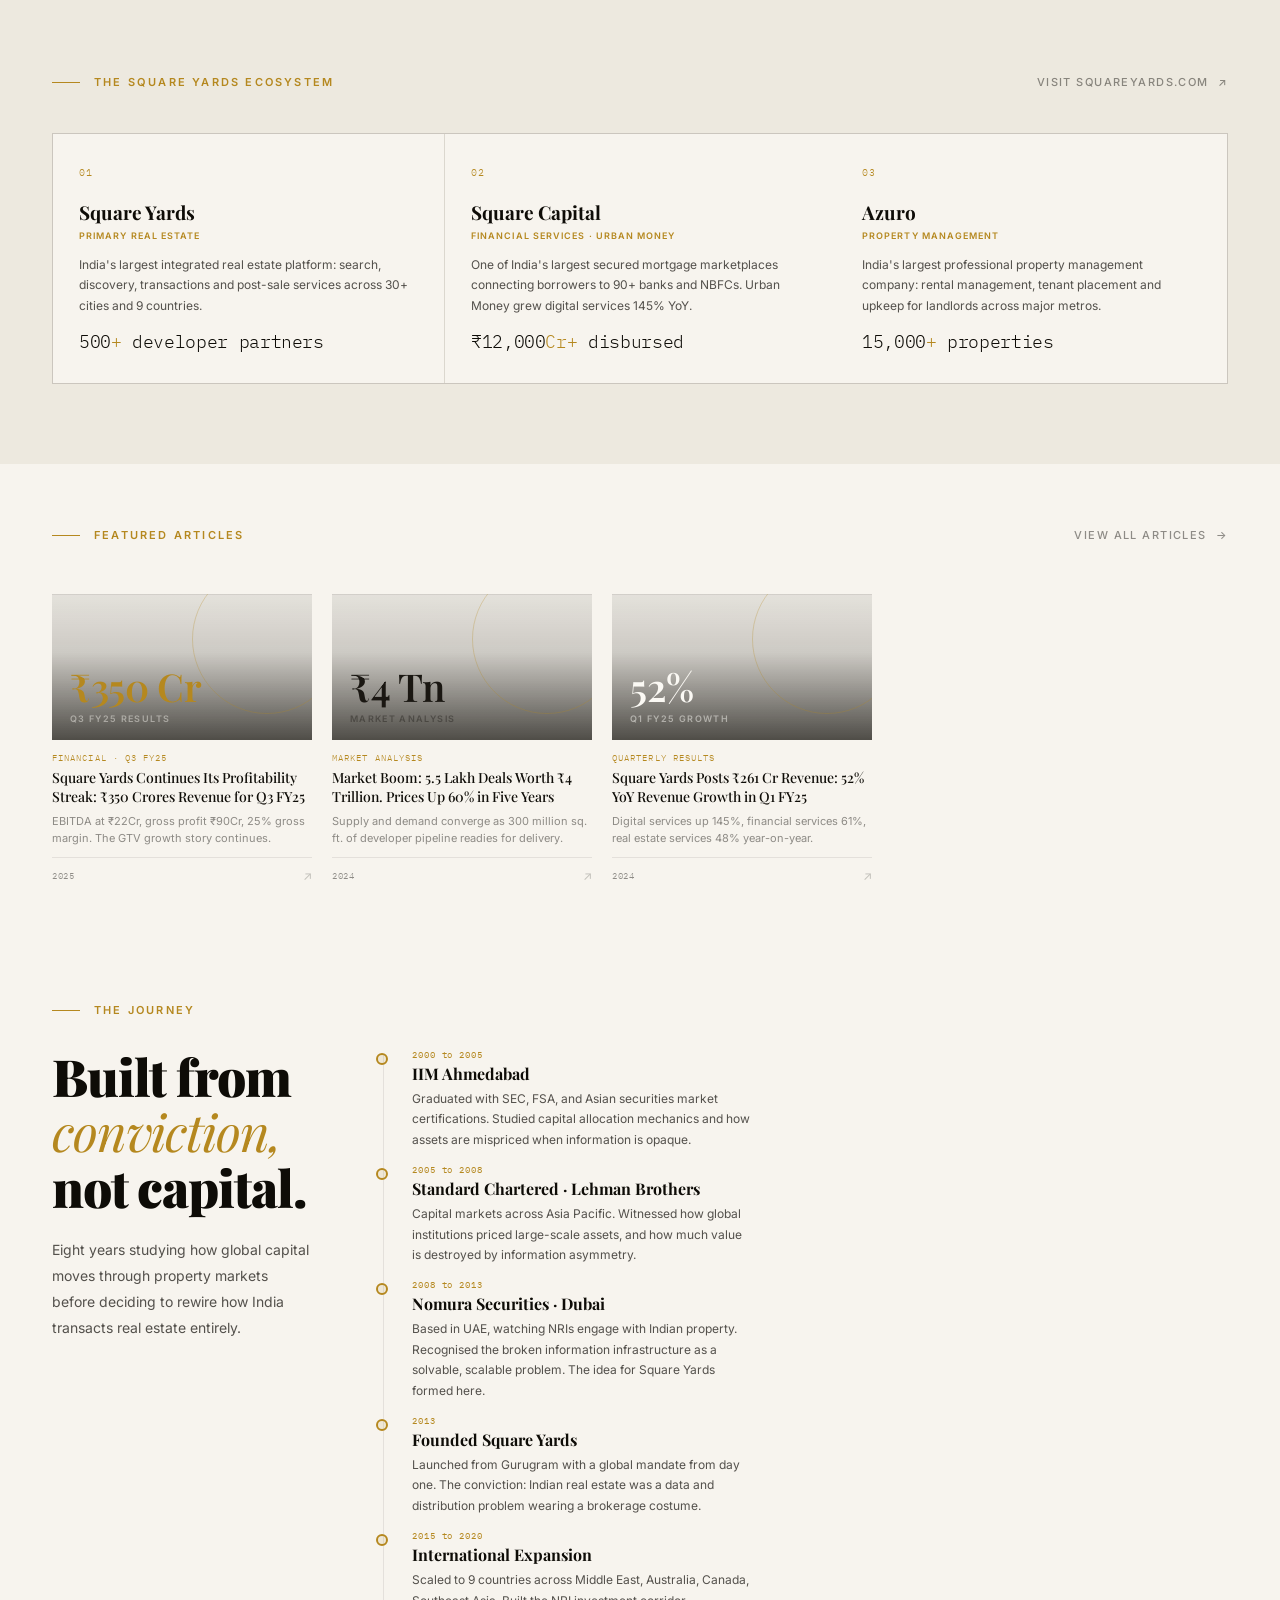
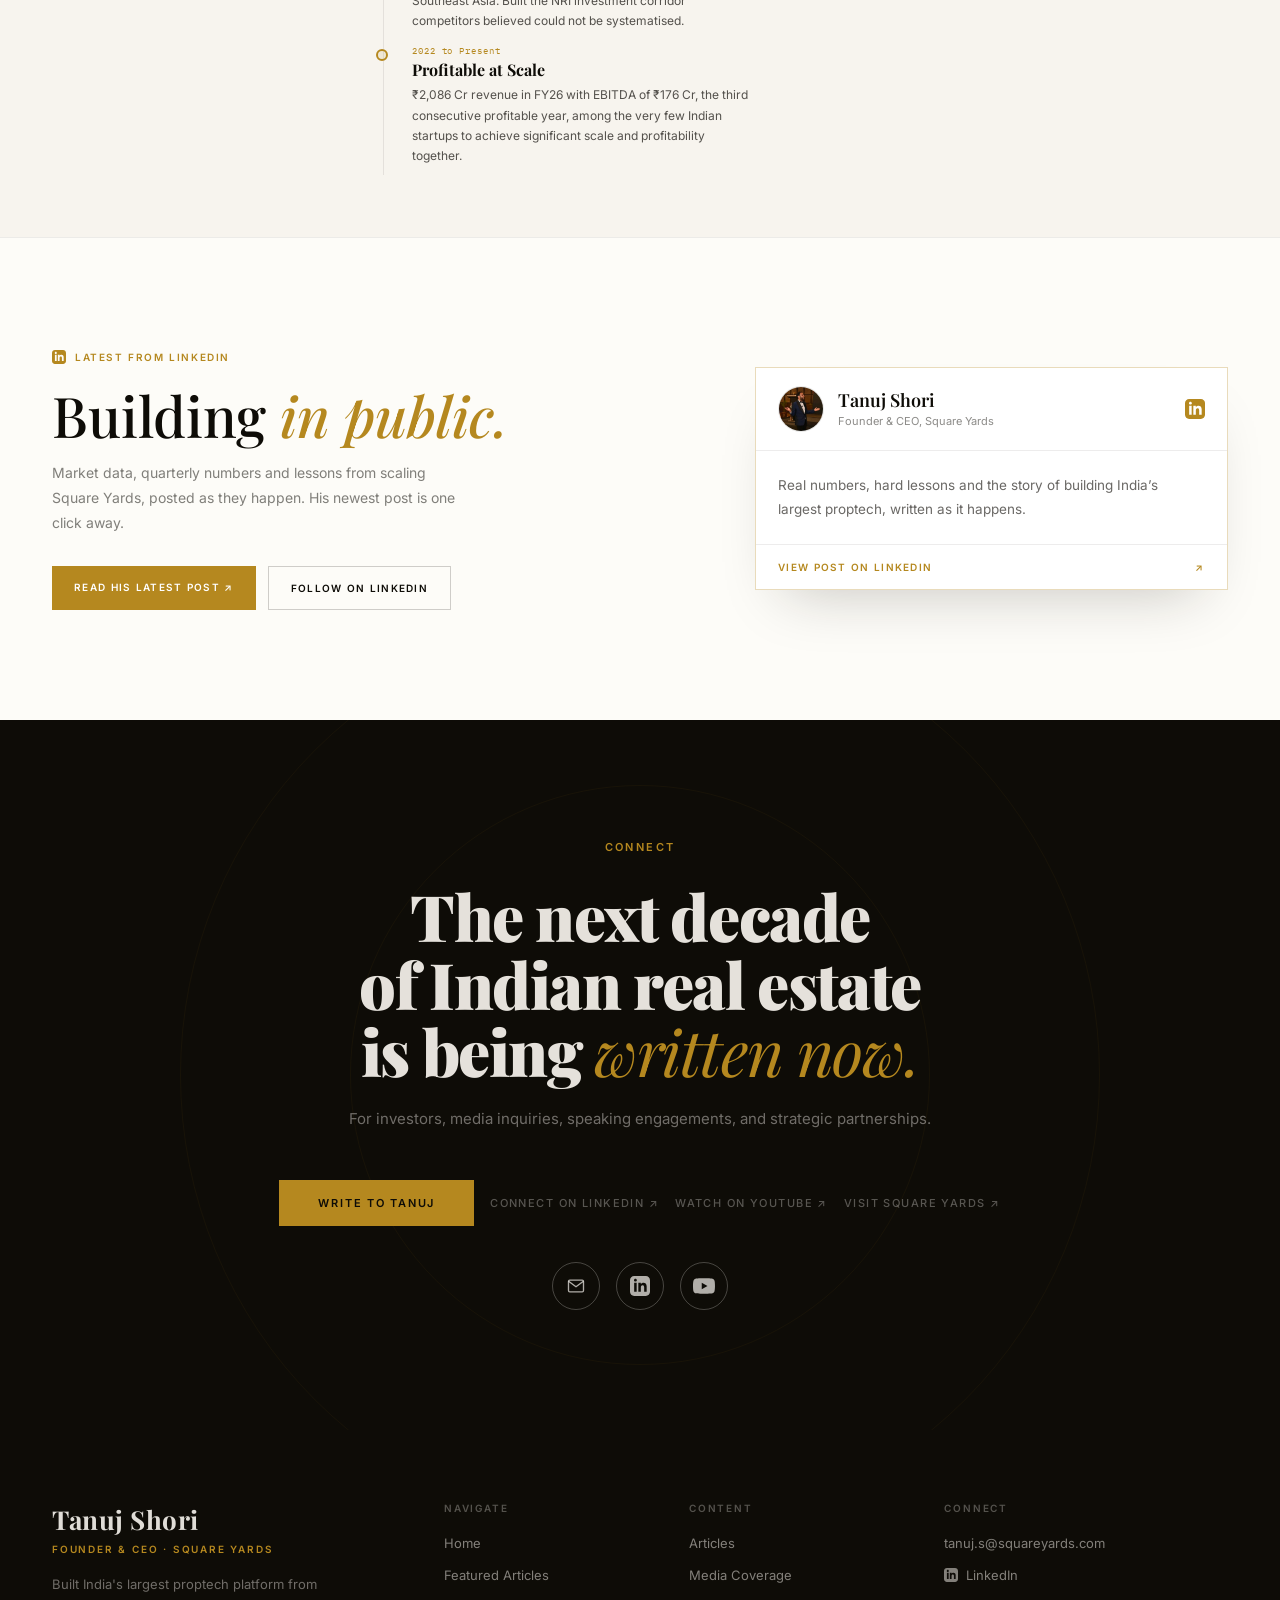
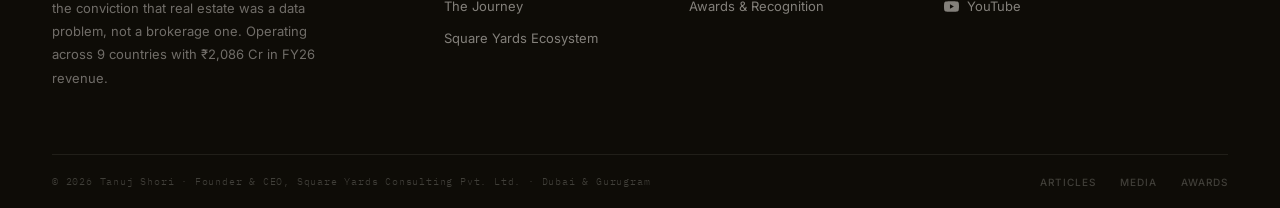
==== commit 89954307: "Update index.html" ====
--- a/index.html
+++ b/index.html
@@ -347,21 +347,21 @@
     <a href="articles.html" class="feat-see-all rv">View all articles &nbsp;→</a>
   </div>
   <div class="card-grid">
-    <a href="https://www.tanujshori.com/article/square-yards-continues-its-profitability-streak-over-rs-350-crores-revenue-for-financial-year-2025-quarter-3/" target="_blank" rel="noopener" class="a-card rv">
+    <a href="read.html?item=q3-fy25-350cr" class="a-card rv">
       <div class="a-card-img edt-cover ec-1" style="background-image:linear-gradient(to top,rgba(14,12,7,.72),rgba(14,12,7,.18) 60%,rgba(14,12,7,.08)),url('https://images.unsplash.com/photo-1551288049-bebda4e38f71?auto=format&fit=crop&w=900&q=80');background-size:cover;background-position:center;"><span class="ec-motif">₹350 Cr</span><span class="ec-tag">Q3 FY25 Results</span></div>
       <div class="a-card-cat">Financial · Q3 FY25</div>
       <div class="a-card-title">Square Yards Continues Its Profitability Streak: ₹350 Crores Revenue for Q3 FY25</div>
       <div class="a-card-excerpt">EBITDA at ₹22Cr, gross profit ₹90Cr, 25% gross margin. The GTV growth story continues.</div>
       <div class="a-card-meta"><span class="a-card-yr">2025</span><span class="a-card-arr">↗</span></div>
     </a>
-    <a href="https://www.tanujshori.com/article/market-boom-5-5-lakh-deals-worth-rs-4-trillion-prices-skyrocket-60-percent-in-5-years/" target="_blank" rel="noopener" class="a-card rv d1">
+    <a href="read.html?item=market-boom-4-trillion" class="a-card rv d1">
       <div class="a-card-img edt-cover ec-2" style="background-image:linear-gradient(to top,rgba(14,12,7,.72),rgba(14,12,7,.18) 60%,rgba(14,12,7,.08)),url('https://images.unsplash.com/photo-1477959858617-67f85cf4f1df?auto=format&fit=crop&w=900&q=80');background-size:cover;background-position:center;"><span class="ec-motif">₹4 Tn</span><span class="ec-tag">Market Analysis</span></div>
       <div class="a-card-cat">Market Analysis</div>
       <div class="a-card-title">Market Boom: 5.5 Lakh Deals Worth ₹4 Trillion. Prices Up 60% in Five Years</div>
       <div class="a-card-excerpt">Supply and demand converge as 300 million sq. ft. of developer pipeline readies for delivery.</div>
       <div class="a-card-meta"><span class="a-card-yr">2024</span><span class="a-card-arr">↗</span></div>
     </a>
-    <a href="https://www.tanujshori.com/article/square-yards-posts-inr-261-revenue-registers-52-y-o-y-revenue-growth-in-q1-fy25/" target="_blank" rel="noopener" class="a-card rv d2">
+    <a href="read.html?item=q1-fy25-261cr" class="a-card rv d2">
       <div class="a-card-img edt-cover ec-3" style="background-image:linear-gradient(to top,rgba(14,12,7,.72),rgba(14,12,7,.18) 60%,rgba(14,12,7,.08)),url('https://images.unsplash.com/photo-1460925895917-afdab827c52f?auto=format&fit=crop&w=900&q=80');background-size:cover;background-position:center;"><span class="ec-motif">52%</span><span class="ec-tag">Q1 FY25 Growth</span></div>
       <div class="a-card-cat">Quarterly Results</div>
       <div class="a-card-title">Square Yards Posts ₹261 Cr Revenue: 52% YoY Revenue Growth in Q1 FY25</div>
